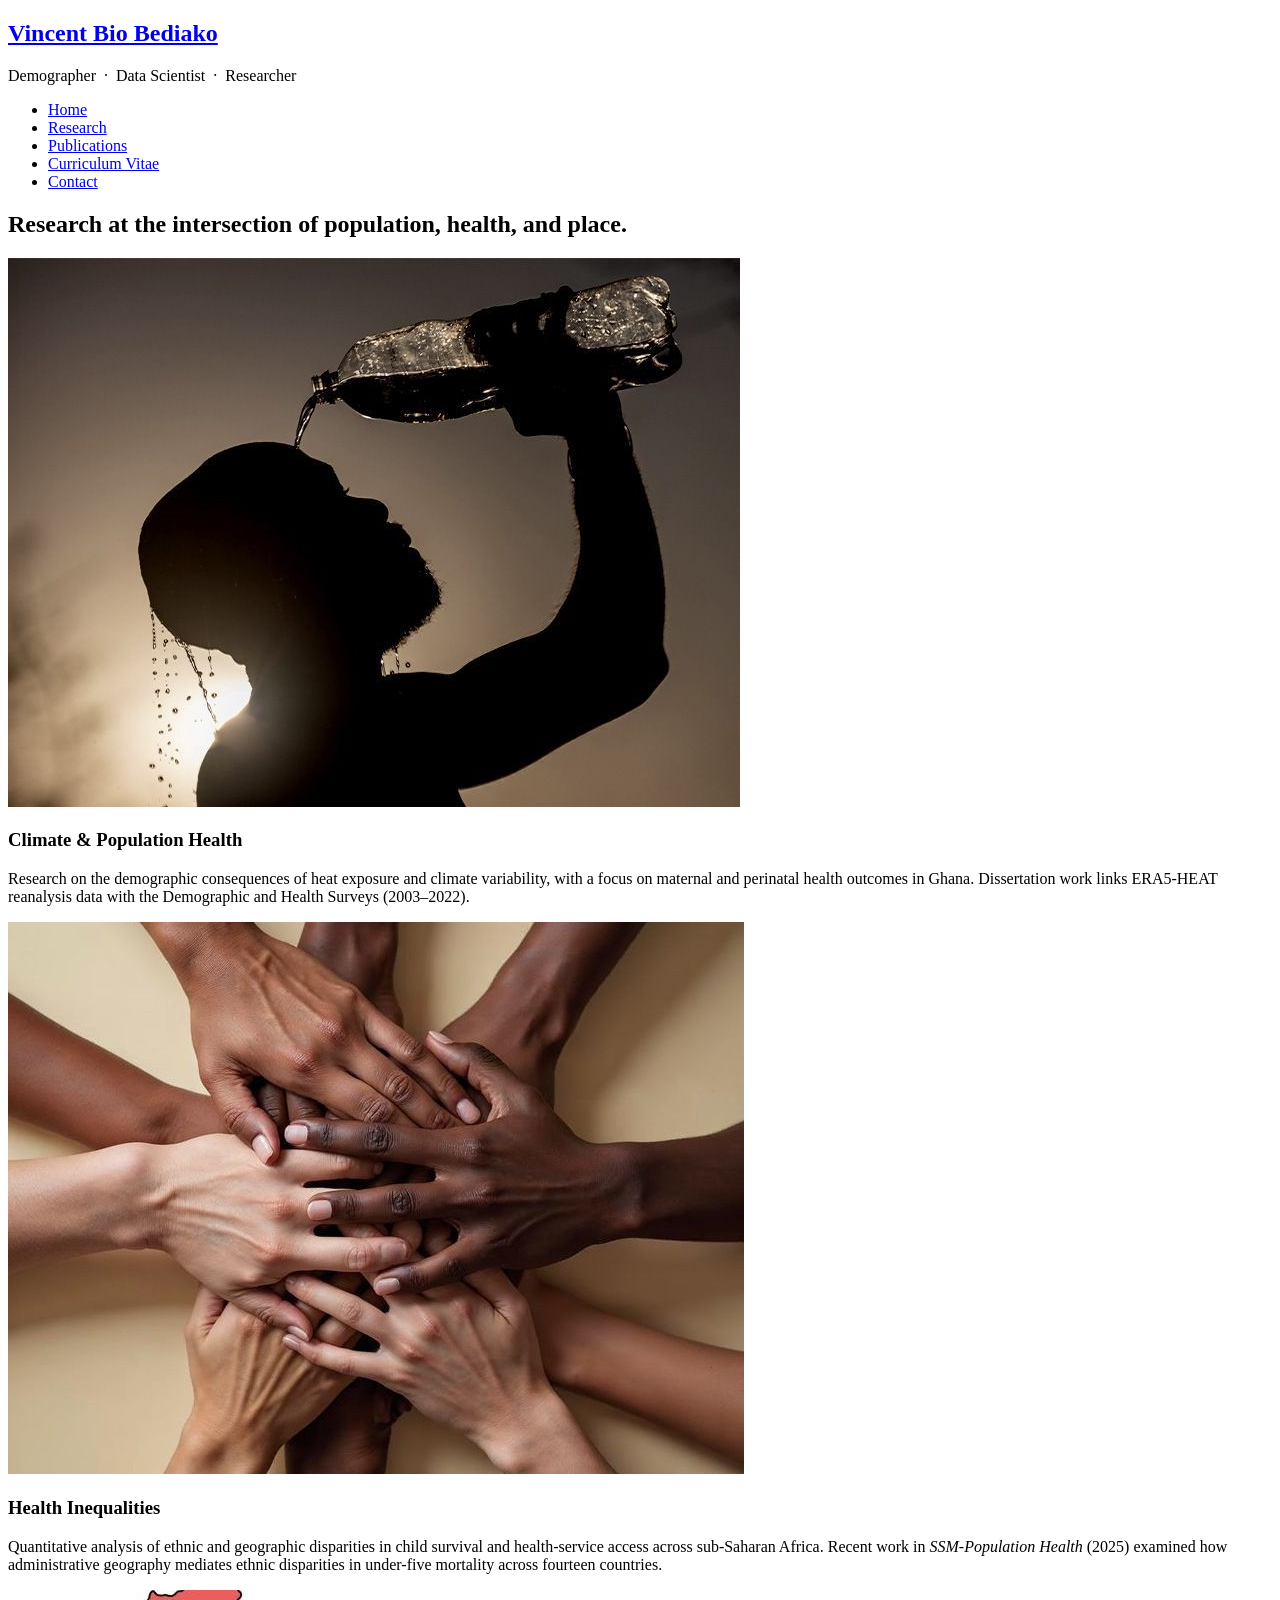
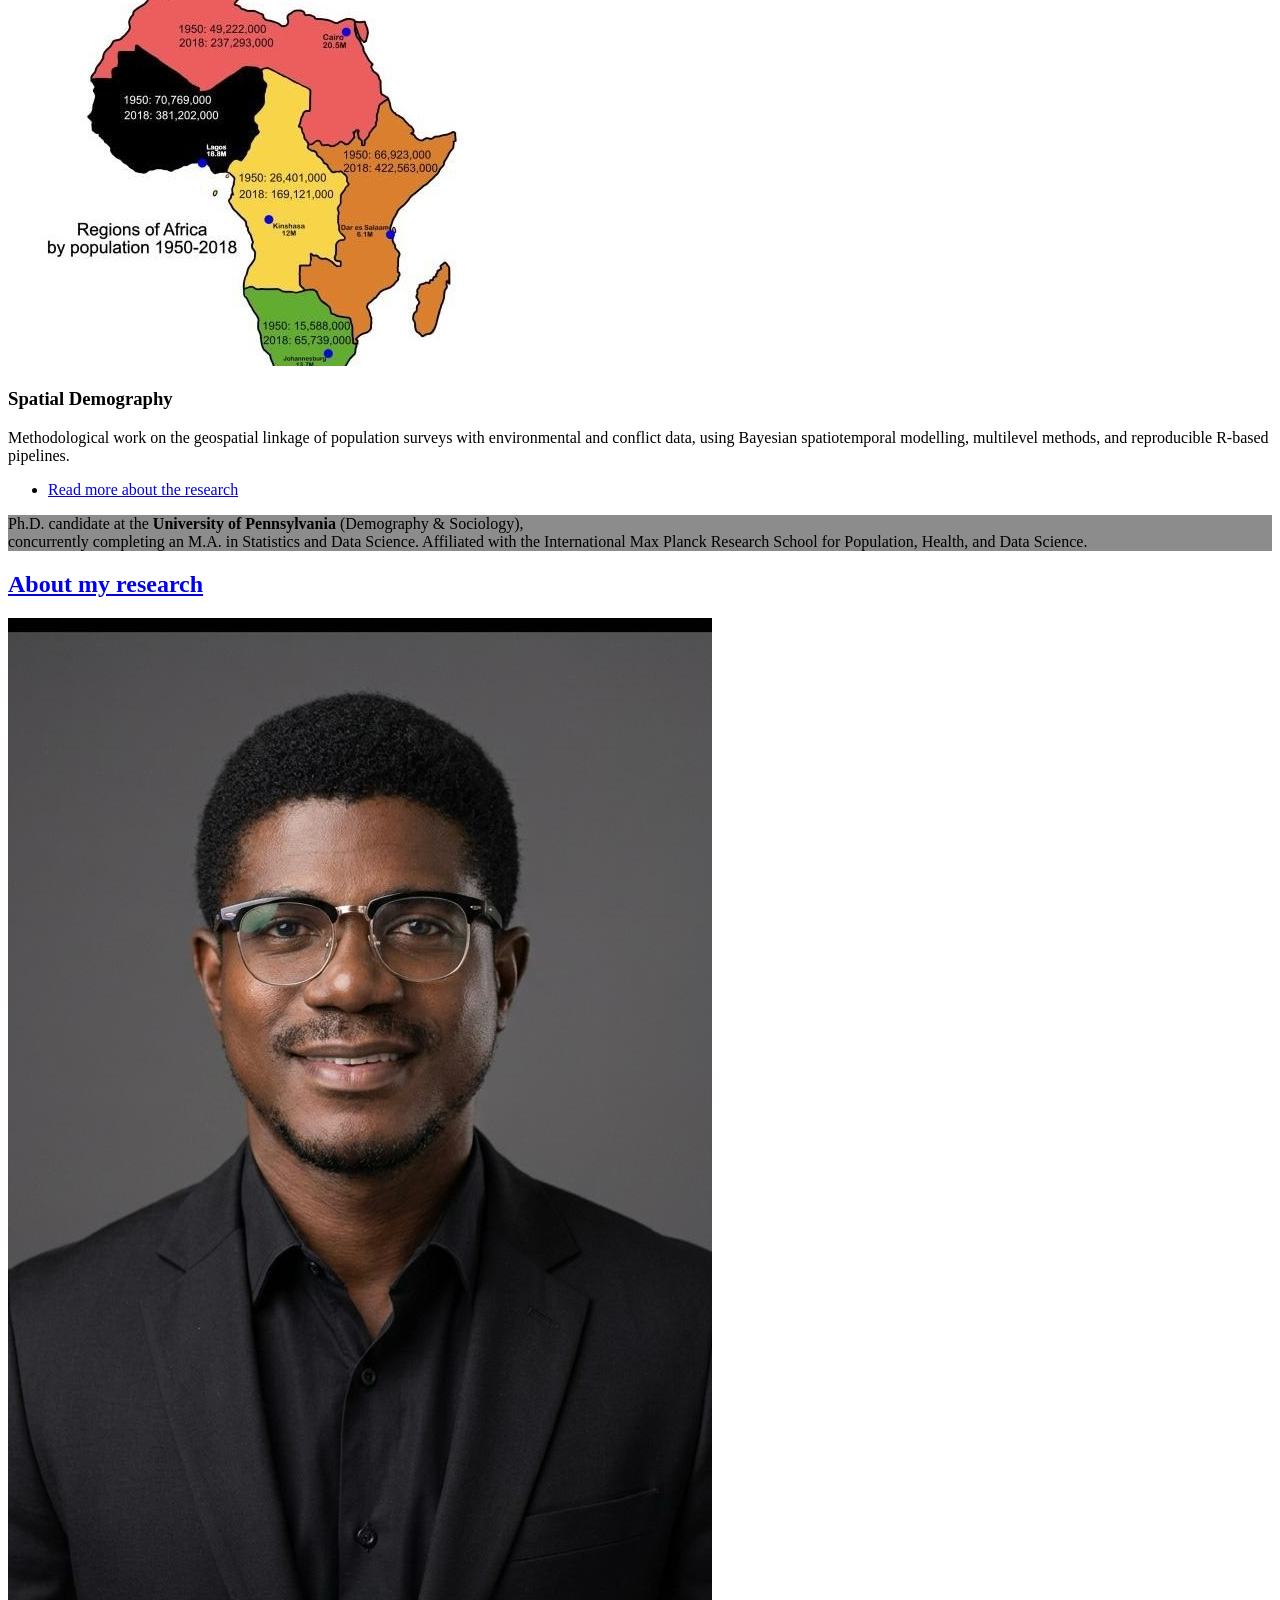
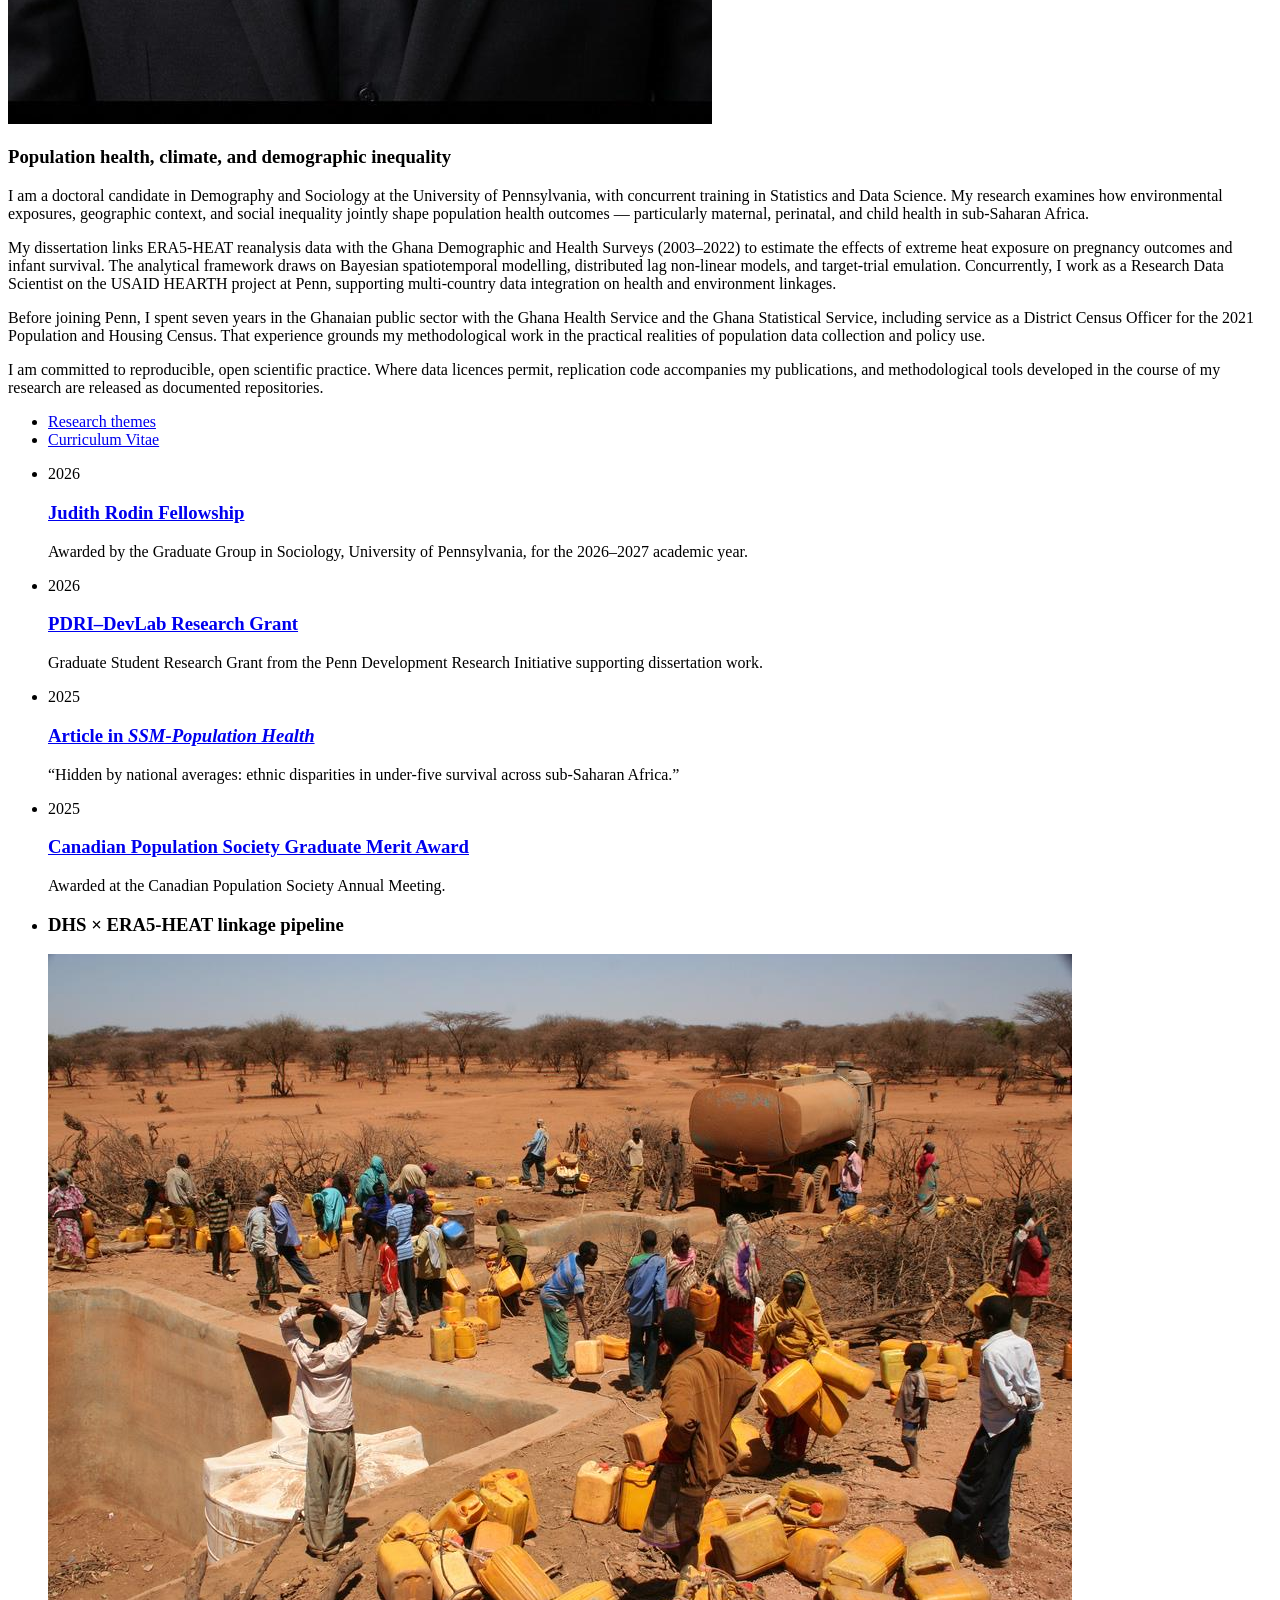
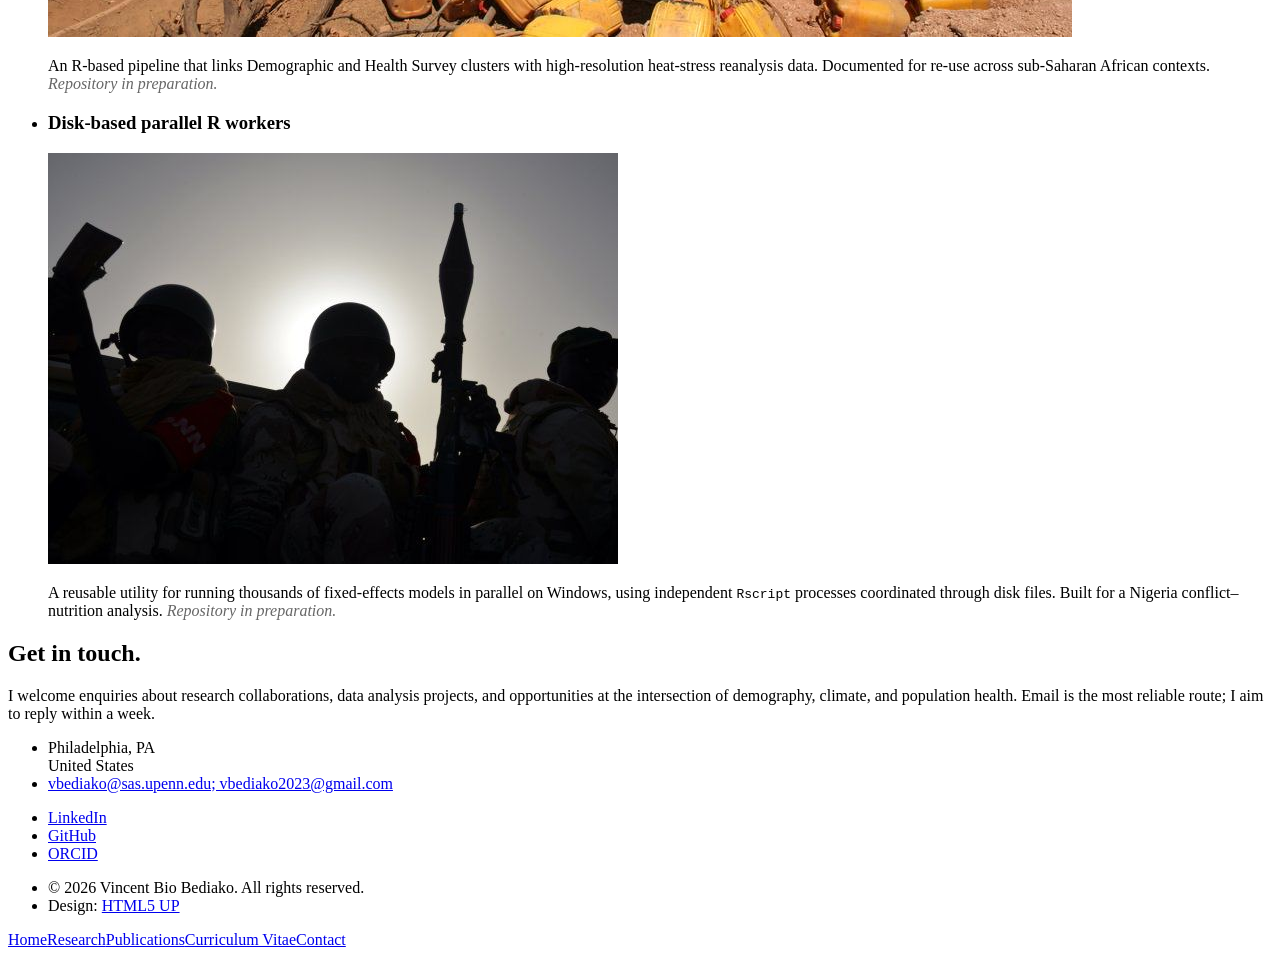
==== index.html @ 7bfd43da "Initial commit" ====
<!DOCTYPE HTML>
<!--
	Personal academic site of Vincent Bio Bediako.
	Adapted from "Strongly Typed" by HTML5 UP (https://html5up.net)
	Template released under the CC Attribution 3.0 license; attribution preserved in footer.
-->
<html lang="en">
	<head>
		<title>Vincent Bio Bediako — Demographer &amp; Data Scientist</title>
		<meta charset="utf-8" />
		<meta name="viewport" content="width=device-width, initial-scale=1, user-scalable=no" />
		<meta name="description" content="Personal academic site of Vincent Bio Bediako: demographer, data scientist, and researcher at the University of Pennsylvania." />
		<link rel="stylesheet" href="assets/css/main.css" />
		<style>
			/* Fix for banner image path and text legibility */
			#banner {
				background-image: linear-gradient(rgba(0,0,0,0.45), rgba(0,0,0,0.45)), url("images/banner.jpg") !important;
				background-size: cover !important;
				background-position: center center !important;
			}
		</style>
	</head>
	<body class="homepage is-preload">
		<div id="page-wrapper">

			<!-- Header -->
				<section id="header">
					<div class="container">

						<!-- Logo -->
							<h1 id="logo"><a href="index.html">Vincent Bio Bediako</a></h1>
							<p>Demographer &nbsp;&middot;&nbsp; Data Scientist &nbsp;&middot;&nbsp; Researcher</p>

						<!-- Nav -->
							<nav id="nav">
								<ul>
									<li><a class="icon solid fa-home" href="index.html"><span>Home</span></a></li>
									<li><a class="icon solid fa-flask" href="research.html"><span>Research</span></a></li>
									<li><a class="icon solid fa-book" href="publications.html"><span>Publications</span></a></li>
									<li><a class="icon solid fa-file" href="cv.html"><span>Curriculum Vitae</span></a></li>
									<li><a class="icon solid fa-envelope" href="contact.html"><span>Contact</span></a></li>
								</ul>
							</nav>

					</div>
				</section>

			<!-- Features: three research themes -->
				<section id="features">
					<div class="container">
						<header>
							<h2>Research at the intersection of <strong>population, health, and place</strong>.</h2>
						</header>
						<div class="row aln-center">
							<div class="col-4 col-6-medium col-12-small">

								<!-- Climate &amp; Population Health -->
									<section>
										<!-- IMAGE PLACEHOLDER: replace images/theme-climate.jpg with a thematic image (e.g., a heat map of Ghana) -->
										<a href="research.html#climate" class="image featured"><img src="images/Heat exposure increases inflammation, raising heart disease risk, study finds.jpg" alt="Climate and population health" /></a>
										<header>
											<h3>Climate &amp; Population Health</h3>
										</header>
										<p>Research on the demographic consequences of heat exposure and climate variability, with a focus on maternal and perinatal health outcomes in Ghana. Dissertation work links ERA5-HEAT reanalysis data with the Demographic and Health Surveys (2003&ndash;2022).</p>
									</section>

							</div>
							<div class="col-4 col-6-medium col-12-small">

								<!-- Health Inequalities -->
									<section>
										<!-- IMAGE PLACEHOLDER: replace images/theme-inequalities.jpg with a relevant figure (e.g., a disparities visualization) -->
										<a href="research.html#inequalities" class="image featured"><img src="images/Ethnic.jpg" alt="Health inequalities" /></a>
										<header>
											<h3>Health Inequalities</h3>
										</header>
										<p>Quantitative analysis of ethnic and geographic disparities in child survival and health-service access across sub-Saharan Africa. Recent work in <em>SSM-Population Health</em> (2025) examined how administrative geography mediates ethnic disparities in under-five mortality across fourteen countries.</p>
									</section>

							</div>
							<div class="col-4 col-6-medium col-12-small">

								<!-- Spatial Demography -->
									<section>
										<!-- IMAGE PLACEHOLDER: replace images/theme-spatial.jpg with a thematic image (e.g., a Bayesian spatiotemporal map) -->
										<a href="research.html#spatial" class="image featured"><img src="images/Regions of Africa by population__untipoquenojuega_Just in case___.jpg" alt="Spatial demography" /></a>
										<header>
											<h3>Spatial Demography</h3>
										</header>
										<p>Methodological work on the geospatial linkage of population surveys with environmental and conflict data, using Bayesian spatiotemporal modelling, multilevel methods, and reproducible R-based pipelines.</p>
									</section>

							</div>
							<div class="col-12">
								<ul class="actions">
									<li><a href="research.html" class="button icon solid fa-flask">Read more about the research</a></li>
								</ul>
							</div>
						</div>
					</div>
				</section>

			<!-- Banner: factual current position -->
				<section id="banner">
					<div class="container">
						<p>Ph.D. candidate at the <strong>University of Pennsylvania</strong> (Demography &amp; Sociology),<br />
						concurrently completing an M.A. in Statistics and Data Science. Affiliated with the International Max Planck Research School for Population, Health, and Data Science.</p>
					</div>
				</section>

			<!-- Main: about + sidebar -->
				<section id="main">
					<div class="container">
						<div class="row">

							<!-- Content: about -->
								<div id="content" class="col-8 col-12-medium">

									<article class="box post">
										<header>
											<h2><a href="#">About my research</a></h2>
										</header>
										<!-- IMAGE PLACEHOLDER: replace images/photo-vbb.jpg with a professional photograph -->
										<a href="#" class="image featured"><img src="images/Me.jpeg" alt="Vincent Bio Bediako" /></a>
										<h3>Population health, climate, and demographic inequality</h3>
										<p>I am a doctoral candidate in Demography and Sociology at the University of Pennsylvania, with concurrent training in Statistics and Data Science. My research examines how environmental exposures, geographic context, and social inequality jointly shape population health outcomes &mdash; particularly maternal, perinatal, and child health in sub-Saharan Africa.</p>
										<p>My dissertation links ERA5-HEAT reanalysis data with the Ghana Demographic and Health Surveys (2003&ndash;2022) to estimate the effects of extreme heat exposure on pregnancy outcomes and infant survival. The analytical framework draws on Bayesian spatiotemporal modelling, distributed lag non-linear models, and target-trial emulation. Concurrently, I work as a Research Data Scientist on the USAID HEARTH project at Penn, supporting multi-country data integration on health and environment linkages.</p>
										<p>Before joining Penn, I spent seven years in the Ghanaian public sector with the Ghana Health Service and the Ghana Statistical Service, including service as a District Census Officer for the 2021 Population and Housing Census. That experience grounds my methodological work in the practical realities of population data collection and policy use.</p>
										<p>I am committed to reproducible, open scientific practice. Where data licences permit, replication code accompanies my publications, and methodological tools developed in the course of my research are released as documented repositories.</p>
										<ul class="actions">
											<li><a href="research.html" class="button icon solid fa-flask">Research themes</a></li>
											<li><a href="cv.html" class="button icon solid fa-file">Curriculum Vitae</a></li>
										</ul>
									</article>

								</div>

							<!-- Sidebar -->
								<div id="sidebar" class="col-4 col-12-medium">

									<!-- Recent: news, awards, publications -->
										<section>
											<ul class="divided">
												<li>
													<article class="box excerpt">
														<header>
															<span class="date">2026</span>
															<h3><a href="#">Judith Rodin Fellowship</a></h3>
														</header>
														<p>Awarded by the Graduate Group in Sociology, University of Pennsylvania, for the 2026&ndash;2027 academic year.</p>
													</article>
												</li>
												<li>
													<article class="box excerpt">
														<header>
															<span class="date">2026</span>
															<h3><a href="#">PDRI&ndash;DevLab Research Grant</a></h3>
														</header>
														<p>Graduate Student Research Grant from the Penn Development Research Initiative supporting dissertation work.</p>
													</article>
												</li>
												<li>
													<article class="box excerpt">
														<header>
															<span class="date">2025</span>
															<h3><a href="publications.html#ssm2025">Article in <em>SSM-Population Health</em></a></h3>
														</header>
														<p>&ldquo;Hidden by national averages: ethnic disparities in under-five survival across sub-Saharan Africa.&rdquo;</p>
													</article>
												</li>
												<li>
													<article class="box excerpt">
														<header>
															<span class="date">2025</span>
															<h3><a href="#">Canadian Population Society Graduate Merit Award</a></h3>
														</header>
														<p>Awarded at the Canadian Population Society Annual Meeting.</p>
													</article>
												</li>
											</ul>
										</section>

									<!-- Highlights: selected projects -->
										<section>
											<ul class="divided">
												<li>
													<article class="box highlight">
														<header>
															<h3>DHS &times; ERA5-HEAT linkage pipeline</h3>
														</header>
														<!-- IMAGE PLACEHOLDER: a small thumbnail (e.g., a sample heat-stress map) -->
														<span class="image left"><img src="images/Water_shortage.jpg" alt="" /></span>
														<p>An R-based pipeline that links Demographic and Health Survey clusters with high-resolution heat-stress reanalysis data. Documented for re-use across sub-Saharan African contexts. <em style="color:#666;">Repository in preparation.</em></p>
													</article>
												</li>
												<li>
													<article class="box highlight">
														<header>
															<h3>Disk-based parallel R workers</h3>
														</header>
														<!-- IMAGE PLACEHOLDER: a small thumbnail (e.g., a workflow diagram) -->
														<span class="image left"><img src="images/Conflict.jpg" alt="" /></span>
														<p>A reusable utility for running thousands of fixed-effects models in parallel on Windows, using independent <code>Rscript</code> processes coordinated through disk files. Built for a Nigeria conflict&ndash;nutrition analysis. <em style="color:#666;">Repository in preparation.</em></p>
													</article>
												</li>
											</ul>
										</section>

								</div>

						</div>
					</div>
				</section>

			<!-- Footer -->
				<section id="footer">
					<div class="container">
						<header>
							<h2>Get in <strong>touch</strong>.</h2>
						</header>
						<div class="row">
							<div class="col-6 col-12-medium">
								<section>
									<p>I welcome enquiries about research collaborations, data analysis projects, and opportunities at the intersection of demography, climate, and population health. Email is the most reliable route; I aim to reply within a week.</p>
								</section>
							</div>
							<div class="col-6 col-12-medium">
								<section>
									<div class="row">
										<div class="col-6 col-12-small">
											<ul class="icons">
												<li class="icon solid fa-home">
													Philadelphia, PA<br />
													United States
												</li>
												<li class="icon solid fa-envelope">
													<a href="mailto:vbediako@sas.upenn.edu, vbediako2023@gmail.com">vbediako@sas.upenn.edu; vbediako2023@gmail.com</a>
												</li>
											</ul>
										</div>
										<div class="col-6 col-12-small">
											<ul class="icons">
												<li class="icon brands fa-linkedin">
													<a href="https://www.linkedin.com/in/vincent-bio-bediako/">LinkedIn</a>
												</li>
												<li class="icon brands fa-github">
													<a href="https://github.com/YOUR-GITHUB-USERNAME">GitHub</a>
												</li>
												<li class="icon brands fa-orcid">
													<a href="https://orcid.org/0000-0002-6957-3216">ORCID</a>
												</li>
											</ul>
										</div>
									</div>
								</section>
							</div>
						</div>
					</div>
					<div id="copyright" class="container">
						<ul class="links">
							<li>&copy; 2026 Vincent Bio Bediako. All rights reserved.</li>
							<li>Design: <a href="http://html5up.net">HTML5 UP</a></li>
						</ul>
					</div>
				</section>

		</div>

		<!-- Scripts -->
			<script src="assets/js/jquery.min.js"></script>
			<script src="assets/js/jquery.dropotron.min.js"></script>
			<script src="assets/js/browser.min.js"></script>
			<script src="assets/js/breakpoints.min.js"></script>
			<script src="assets/js/util.js"></script>
			<script src="assets/js/main.js"></script>

	</body>
</html>
---- assets/css/main.css ----
@import url("fontawesome-all.min.css");
@import url("https://fonts.googleapis.com/css?family=Source+Sans+Pro:300,400,600|Arvo:700");

/*
	Strongly Typed by HTML5 UP
	html5up.net | @ajlkn
	Free for personal and commercial use under the CCA 3.0 license (html5up.net/license)
*/

html, body, div, span, applet, object,
iframe, h1, h2, h3, h4, h5, h6, p, blockquote,
pre, a, abbr, acronym, address, big, cite,
code, del, dfn, em, img, ins, kbd, q, s, samp,
small, strike, strong, sub, sup, tt, var, b,
u, i, center, dl, dt, dd, ol, ul, li, fieldset,
form, label, legend, table, caption, tbody,
tfoot, thead, tr, th, td, article, aside,
canvas, details, embed, figure, figcaption,
footer, header, hgroup, menu, nav, output, ruby,
section, summary, time, mark, audio, video {
	margin: 0;
	padding: 0;
	border: 0;
	font-size: 100%;
	font: inherit;
	vertical-align: baseline;}

article, aside, details, figcaption, figure,
footer, header, hgroup, menu, nav, section {
	display: block;}

body {
	line-height: 1;
}

ol, ul {
	list-style: none;
}

blockquote, q {
	quotes: none;
}

	blockquote:before, blockquote:after, q:before, q:after {
		content: '';
		content: none;
	}

table {
	border-collapse: collapse;
	border-spacing: 0;
}

body {
	-webkit-text-size-adjust: none;
}

mark {
	background-color: transparent;
	color: inherit;
}

input::-moz-focus-inner {
	border: 0;
	padding: 0;
}

input, select, textarea {
	-moz-appearance: none;
	-webkit-appearance: none;
	-ms-appearance: none;
	appearance: none;
}

/* Basic */

	html {
		box-sizing: border-box;
	}

	*, *:before, *:after {
		box-sizing: inherit;
	}

	body {
		background: #f0f0f0;
	}

		body.is-preload *, body.is-preload *:before, body.is-preload *:after {
			-moz-animation: none !important;
			-webkit-animation: none !important;
			-ms-animation: none !important;
			animation: none !important;
			-moz-transition: none !important;
			-webkit-transition: none !important;
			-ms-transition: none !important;
			transition: none !important;
		}

	body, input, textarea, select {
		font-family: 'Source Sans Pro';
		font-weight: 300;
		color: #777;
		line-height: 1.65em;
		font-size: 15pt;
	}

	h1, h2, h3, h4, h5, h6 {
		font-weight: 600;
		text-transform: uppercase;
		color: #888;
	}

	h1 a, h2 a, h3 a, h4 a, h5 a, h6 a {
		color: inherit;
		text-decoration: none;
		border: 0;
	}

	h2 {
		font-size: 1.65em;
		font-weight: 400;
		letter-spacing: 4px;
		margin: 0 0 1.5em 0;
		line-height: 1.75em;
	}

	h3 {
		font-size: 1em;
		letter-spacing: 2px;
		margin: 0 0 1.25em 0;
	}

	a {
		-moz-transition: color 0.25s ease-in-out, border-bottom-color 0.25s ease-in-out;
		-webkit-transition: color 0.25s ease-in-out, border-bottom-color 0.25s ease-in-out;
		-ms-transition: color 0.25s ease-in-out, border-bottom-color 0.25s ease-in-out;
		transition: color 0.25s ease-in-out, border-bottom-color 0.25s ease-in-out;
		color: #666;
		text-decoration: none;
		border-bottom: solid 1px #ddd;
	}

		a strong {
			-moz-transition: color 0.25s ease-in-out, border-bottom-color 0.25s ease-in-out;
			-webkit-transition: color 0.25s ease-in-out, border-bottom-color 0.25s ease-in-out;
			-ms-transition: color 0.25s ease-in-out, border-bottom-color 0.25s ease-in-out;
			transition: color 0.25s ease-in-out, border-bottom-color 0.25s ease-in-out;
		}

		a:hover {
			color: #ed786a;
			border-bottom-color: rgba(255, 255, 255, 0);
		}

			a:hover strong {
				color: #ed786a;
			}

	strong, b {
		font-weight: 600;
		color: #666;
	}

	em, i {
		font-style: italic;
	}

	sub {
		position: relative;
		top: 0.5em;
		font-size: 0.8em;
	}

	sup {
		position: relative;
		top: -0.5em;
		font-size: 0.8em;
	}

	hr {
		border: 0;
		border-top: solid 1px #ddd;
	}

	blockquote {
		border-left: solid 0.5em #ddd;
		padding: 1em 0 1em 2em;
		font-style: italic;
	}

	p {
		text-align: justify;
		margin-bottom: 2em;
	}

	ul, ol, dl, table, blockquote {
		margin-bottom: 2em;
	}

	br.clear {
		clear: both;
	}

/* Container */

	.container {
		margin: 0 auto;
		max-width: 100%;
		width: 70em;
	}

		@media screen and (max-width: 1680px) {

			.container {
				width: 68em;
			}

		}

		@media screen and (max-width: 1280px) {

			.container {
				width: calc(100% - 80px);
			}

		}

		@media screen and (max-width: 980px) {

			.container {
				width: calc(100% - 100px);
			}

		}

		@media screen and (max-width: 736px) {

			.container {
				width: calc(100% - 40px);
			}

		}

/* Row */

	.row {
		display: flex;
		flex-wrap: wrap;
		box-sizing: border-box;
		align-items: stretch;
	}

		.row > * {
			box-sizing: border-box;
		}

		.row.gtr-uniform > * > :last-child {
			margin-bottom: 0;
		}

		.row.aln-left {
			justify-content: flex-start;
		}

		.row.aln-center {
			justify-content: center;
		}

		.row.aln-right {
			justify-content: flex-end;
		}

		.row.aln-top {
			align-items: flex-start;
		}

		.row.aln-middle {
			align-items: center;
		}

		.row.aln-bottom {
			align-items: flex-end;
		}

		.row > .imp {
			order: -1;
		}

		.row > .col-1 {
			width: 8.33333%;
		}

		.row > .off-1 {
			margin-left: 8.33333%;
		}

		.row > .col-2 {
			width: 16.66667%;
		}

		.row > .off-2 {
			margin-left: 16.66667%;
		}

		.row > .col-3 {
			width: 25%;
		}

		.row > .off-3 {
			margin-left: 25%;
		}

		.row > .col-4 {
			width: 33.33333%;
		}

		.row > .off-4 {
			margin-left: 33.33333%;
		}

		.row > .col-5 {
			width: 41.66667%;
		}

		.row > .off-5 {
			margin-left: 41.66667%;
		}

		.row > .col-6 {
			width: 50%;
		}

		.row > .off-6 {
			margin-left: 50%;
		}

		.row > .col-7 {
			width: 58.33333%;
		}

		.row > .off-7 {
			margin-left: 58.33333%;
		}

		.row > .col-8 {
			width: 66.66667%;
		}

		.row > .off-8 {
			margin-left: 66.66667%;
		}

		.row > .col-9 {
			width: 75%;
		}

		.row > .off-9 {
			margin-left: 75%;
		}

		.row > .col-10 {
			width: 83.33333%;
		}

		.row > .off-10 {
			margin-left: 83.33333%;
		}

		.row > .col-11 {
			width: 91.66667%;
		}

		.row > .off-11 {
			margin-left: 91.66667%;
		}

		.row > .col-12 {
			width: 100%;
		}

		.row > .off-12 {
			margin-left: 100%;
		}

		.row.gtr-0 {
			margin-top: 0px;
			margin-left: 0px;
		}

			.row.gtr-0 > * {
				padding: 0px 0 0 0px;
			}

			.row.gtr-0.gtr-uniform {
				margin-top: 0px;
			}

				.row.gtr-0.gtr-uniform > * {
					padding-top: 0px;
				}

		.row.gtr-25 {
			margin-top: -12.5px;
			margin-left: -12.5px;
		}

			.row.gtr-25 > * {
				padding: 12.5px 0 0 12.5px;
			}

			.row.gtr-25.gtr-uniform {
				margin-top: -12.5px;
			}

				.row.gtr-25.gtr-uniform > * {
					padding-top: 12.5px;
				}

		.row.gtr-50 {
			margin-top: -25px;
			margin-left: -25px;
		}

			.row.gtr-50 > * {
				padding: 25px 0 0 25px;
			}

			.row.gtr-50.gtr-uniform {
				margin-top: -25px;
			}

				.row.gtr-50.gtr-uniform > * {
					padding-top: 25px;
				}

		.row {
			margin-top: -50px;
			margin-left: -50px;
		}

			.row > * {
				padding: 50px 0 0 50px;
			}

			.row.gtr-uniform {
				margin-top: -50px;
			}

				.row.gtr-uniform > * {
					padding-top: 50px;
				}

		.row.gtr-150 {
			margin-top: -75px;
			margin-left: -75px;
		}

			.row.gtr-150 > * {
				padding: 75px 0 0 75px;
			}

			.row.gtr-150.gtr-uniform {
				margin-top: -75px;
			}

				.row.gtr-150.gtr-uniform > * {
					padding-top: 75px;
				}

		.row.gtr-200 {
			margin-top: -100px;
			margin-left: -100px;
		}

			.row.gtr-200 > * {
				padding: 100px 0 0 100px;
			}

			.row.gtr-200.gtr-uniform {
				margin-top: -100px;
			}

				.row.gtr-200.gtr-uniform > * {
					padding-top: 100px;
				}

		@media screen and (max-width: 1680px) {

			.row {
				display: flex;
				flex-wrap: wrap;
				box-sizing: border-box;
				align-items: stretch;
			}

				.row > * {
					box-sizing: border-box;
				}

				.row.gtr-uniform > * > :last-child {
					margin-bottom: 0;
				}

				.row.aln-left {
					justify-content: flex-start;
				}

				.row.aln-center {
					justify-content: center;
				}

				.row.aln-right {
					justify-content: flex-end;
				}

				.row.aln-top {
					align-items: flex-start;
				}

				.row.aln-middle {
					align-items: center;
				}

				.row.aln-bottom {
					align-items: flex-end;
				}

				.row > .imp-xlarge {
					order: -1;
				}

				.row > .col-1-xlarge {
					width: 8.33333%;
				}

				.row > .off-1-xlarge {
					margin-left: 8.33333%;
				}

				.row > .col-2-xlarge {
					width: 16.66667%;
				}

				.row > .off-2-xlarge {
					margin-left: 16.66667%;
				}

				.row > .col-3-xlarge {
					width: 25%;
				}

				.row > .off-3-xlarge {
					margin-left: 25%;
				}

				.row > .col-4-xlarge {
					width: 33.33333%;
				}

				.row > .off-4-xlarge {
					margin-left: 33.33333%;
				}

				.row > .col-5-xlarge {
					width: 41.66667%;
				}

				.row > .off-5-xlarge {
					margin-left: 41.66667%;
				}

				.row > .col-6-xlarge {
					width: 50%;
				}

				.row > .off-6-xlarge {
					margin-left: 50%;
				}

				.row > .col-7-xlarge {
					width: 58.33333%;
				}

				.row > .off-7-xlarge {
					margin-left: 58.33333%;
				}

				.row > .col-8-xlarge {
					width: 66.66667%;
				}

				.row > .off-8-xlarge {
					margin-left: 66.66667%;
				}

				.row > .col-9-xlarge {
					width: 75%;
				}

				.row > .off-9-xlarge {
					margin-left: 75%;
				}

				.row > .col-10-xlarge {
					width: 83.33333%;
				}

				.row > .off-10-xlarge {
					margin-left: 83.33333%;
				}

				.row > .col-11-xlarge {
					width: 91.66667%;
				}

				.row > .off-11-xlarge {
					margin-left: 91.66667%;
				}

				.row > .col-12-xlarge {
					width: 100%;
				}

				.row > .off-12-xlarge {
					margin-left: 100%;
				}

				.row.gtr-0 {
					margin-top: 0px;
					margin-left: 0px;
				}

					.row.gtr-0 > * {
						padding: 0px 0 0 0px;
					}

					.row.gtr-0.gtr-uniform {
						margin-top: 0px;
					}

						.row.gtr-0.gtr-uniform > * {
							padding-top: 0px;
						}

				.row.gtr-25 {
					margin-top: -12.5px;
					margin-left: -12.5px;
				}

					.row.gtr-25 > * {
						padding: 12.5px 0 0 12.5px;
					}

					.row.gtr-25.gtr-uniform {
						margin-top: -12.5px;
					}

						.row.gtr-25.gtr-uniform > * {
							padding-top: 12.5px;
						}

				.row.gtr-50 {
					margin-top: -25px;
					margin-left: -25px;
				}

					.row.gtr-50 > * {
						padding: 25px 0 0 25px;
					}

					.row.gtr-50.gtr-uniform {
						margin-top: -25px;
					}

						.row.gtr-50.gtr-uniform > * {
							padding-top: 25px;
						}

				.row {
					margin-top: -50px;
					margin-left: -50px;
				}

					.row > * {
						padding: 50px 0 0 50px;
					}

					.row.gtr-uniform {
						margin-top: -50px;
					}

						.row.gtr-uniform > * {
							padding-top: 50px;
						}

				.row.gtr-150 {
					margin-top: -75px;
					margin-left: -75px;
				}

					.row.gtr-150 > * {
						padding: 75px 0 0 75px;
					}

					.row.gtr-150.gtr-uniform {
						margin-top: -75px;
					}

						.row.gtr-150.gtr-uniform > * {
							padding-top: 75px;
						}

				.row.gtr-200 {
					margin-top: -100px;
					margin-left: -100px;
				}

					.row.gtr-200 > * {
						padding: 100px 0 0 100px;
					}

					.row.gtr-200.gtr-uniform {
						margin-top: -100px;
					}

						.row.gtr-200.gtr-uniform > * {
							padding-top: 100px;
						}

		}

		@media screen and (max-width: 1280px) {

			.row {
				display: flex;
				flex-wrap: wrap;
				box-sizing: border-box;
				align-items: stretch;
			}

				.row > * {
					box-sizing: border-box;
				}

				.row.gtr-uniform > * > :last-child {
					margin-bottom: 0;
				}

				.row.aln-left {
					justify-content: flex-start;
				}

				.row.aln-center {
					justify-content: center;
				}

				.row.aln-right {
					justify-content: flex-end;
				}

				.row.aln-top {
					align-items: flex-start;
				}

				.row.aln-middle {
					align-items: center;
				}

				.row.aln-bottom {
					align-items: flex-end;
				}

				.row > .imp-large {
					order: -1;
				}

				.row > .col-1-large {
					width: 8.33333%;
				}

				.row > .off-1-large {
					margin-left: 8.33333%;
				}

				.row > .col-2-large {
					width: 16.66667%;
				}

				.row > .off-2-large {
					margin-left: 16.66667%;
				}

				.row > .col-3-large {
					width: 25%;
				}

				.row > .off-3-large {
					margin-left: 25%;
				}

				.row > .col-4-large {
					width: 33.33333%;
				}

				.row > .off-4-large {
					margin-left: 33.33333%;
				}

				.row > .col-5-large {
					width: 41.66667%;
				}

				.row > .off-5-large {
					margin-left: 41.66667%;
				}

				.row > .col-6-large {
					width: 50%;
				}

				.row > .off-6-large {
					margin-left: 50%;
				}

				.row > .col-7-large {
					width: 58.33333%;
				}

				.row > .off-7-large {
					margin-left: 58.33333%;
				}

				.row > .col-8-large {
					width: 66.66667%;
				}

				.row > .off-8-large {
					margin-left: 66.66667%;
				}

				.row > .col-9-large {
					width: 75%;
				}

				.row > .off-9-large {
					margin-left: 75%;
				}

				.row > .col-10-large {
					width: 83.33333%;
				}

				.row > .off-10-large {
					margin-left: 83.33333%;
				}

				.row > .col-11-large {
					width: 91.66667%;
				}

				.row > .off-11-large {
					margin-left: 91.66667%;
				}

				.row > .col-12-large {
					width: 100%;
				}

				.row > .off-12-large {
					margin-left: 100%;
				}

				.row.gtr-0 {
					margin-top: 0px;
					margin-left: 0px;
				}

					.row.gtr-0 > * {
						padding: 0px 0 0 0px;
					}

					.row.gtr-0.gtr-uniform {
						margin-top: 0px;
					}

						.row.gtr-0.gtr-uniform > * {
							padding-top: 0px;
						}

				.row.gtr-25 {
					margin-top: -10px;
					margin-left: -10px;
				}

					.row.gtr-25 > * {
						padding: 10px 0 0 10px;
					}

					.row.gtr-25.gtr-uniform {
						margin-top: -10px;
					}

						.row.gtr-25.gtr-uniform > * {
							padding-top: 10px;
						}

				.row.gtr-50 {
					margin-top: -20px;
					margin-left: -20px;
				}

					.row.gtr-50 > * {
						padding: 20px 0 0 20px;
					}

					.row.gtr-50.gtr-uniform {
						margin-top: -20px;
					}

						.row.gtr-50.gtr-uniform > * {
							padding-top: 20px;
						}

				.row {
					margin-top: -40px;
					margin-left: -40px;
				}

					.row > * {
						padding: 40px 0 0 40px;
					}

					.row.gtr-uniform {
						margin-top: -40px;
					}

						.row.gtr-uniform > * {
							padding-top: 40px;
						}

				.row.gtr-150 {
					margin-top: -60px;
					margin-left: -60px;
				}

					.row.gtr-150 > * {
						padding: 60px 0 0 60px;
					}

					.row.gtr-150.gtr-uniform {
						margin-top: -60px;
					}

						.row.gtr-150.gtr-uniform > * {
							padding-top: 60px;
						}

				.row.gtr-200 {
					margin-top: -80px;
					margin-left: -80px;
				}

					.row.gtr-200 > * {
						padding: 80px 0 0 80px;
					}

					.row.gtr-200.gtr-uniform {
						margin-top: -80px;
					}

						.row.gtr-200.gtr-uniform > * {
							padding-top: 80px;
						}

		}

		@media screen and (max-width: 980px) {

			.row {
				display: flex;
				flex-wrap: wrap;
				box-sizing: border-box;
				align-items: stretch;
			}

				.row > * {
					box-sizing: border-box;
				}

				.row.gtr-uniform > * > :last-child {
					margin-bottom: 0;
				}

				.row.aln-left {
					justify-content: flex-start;
				}

				.row.aln-center {
					justify-content: center;
				}

				.row.aln-right {
					justify-content: flex-end;
				}

				.row.aln-top {
					align-items: flex-start;
				}

				.row.aln-middle {
					align-items: center;
				}

				.row.aln-bottom {
					align-items: flex-end;
				}

				.row > .imp-medium {
					order: -1;
				}

				.row > .col-1-medium {
					width: 8.33333%;
				}

				.row > .off-1-medium {
					margin-left: 8.33333%;
				}

				.row > .col-2-medium {
					width: 16.66667%;
				}

				.row > .off-2-medium {
					margin-left: 16.66667%;
				}

				.row > .col-3-medium {
					width: 25%;
				}

				.row > .off-3-medium {
					margin-left: 25%;
				}

				.row > .col-4-medium {
					width: 33.33333%;
				}

				.row > .off-4-medium {
					margin-left: 33.33333%;
				}

				.row > .col-5-medium {
					width: 41.66667%;
				}

				.row > .off-5-medium {
					margin-left: 41.66667%;
				}

				.row > .col-6-medium {
					width: 50%;
				}

				.row > .off-6-medium {
					margin-left: 50%;
				}

				.row > .col-7-medium {
					width: 58.33333%;
				}

				.row > .off-7-medium {
					margin-left: 58.33333%;
				}

				.row > .col-8-medium {
					width: 66.66667%;
				}

				.row > .off-8-medium {
					margin-left: 66.66667%;
				}

				.row > .col-9-medium {
					width: 75%;
				}

				.row > .off-9-medium {
					margin-left: 75%;
				}

				.row > .col-10-medium {
					width: 83.33333%;
				}

				.row > .off-10-medium {
					margin-left: 83.33333%;
				}

				.row > .col-11-medium {
					width: 91.66667%;
				}

				.row > .off-11-medium {
					margin-left: 91.66667%;
				}

				.row > .col-12-medium {
					width: 100%;
				}

				.row > .off-12-medium {
					margin-left: 100%;
				}

				.row.gtr-0 {
					margin-top: 0px;
					margin-left: 0px;
				}

					.row.gtr-0 > * {
						padding: 0px 0 0 0px;
					}

					.row.gtr-0.gtr-uniform {
						margin-top: 0px;
					}

						.row.gtr-0.gtr-uniform > * {
							padding-top: 0px;
						}

				.row.gtr-25 {
					margin-top: -12.5px;
					margin-left: -12.5px;
				}

					.row.gtr-25 > * {
						padding: 12.5px 0 0 12.5px;
					}

					.row.gtr-25.gtr-uniform {
						margin-top: -12.5px;
					}

						.row.gtr-25.gtr-uniform > * {
							padding-top: 12.5px;
						}

				.row.gtr-50 {
					margin-top: -25px;
					margin-left: -25px;
				}

					.row.gtr-50 > * {
						padding: 25px 0 0 25px;
					}

					.row.gtr-50.gtr-uniform {
						margin-top: -25px;
					}

						.row.gtr-50.gtr-uniform > * {
							padding-top: 25px;
						}

				.row {
					margin-top: -50px;
					margin-left: -50px;
				}

					.row > * {
						padding: 50px 0 0 50px;
					}

					.row.gtr-uniform {
						margin-top: -50px;
					}

						.row.gtr-uniform > * {
							padding-top: 50px;
						}

				.row.gtr-150 {
					margin-top: -75px;
					margin-left: -75px;
				}

					.row.gtr-150 > * {
						padding: 75px 0 0 75px;
					}

					.row.gtr-150.gtr-uniform {
						margin-top: -75px;
					}

						.row.gtr-150.gtr-uniform > * {
							padding-top: 75px;
						}

				.row.gtr-200 {
					margin-top: -100px;
					margin-left: -100px;
				}

					.row.gtr-200 > * {
						padding: 100px 0 0 100px;
					}

					.row.gtr-200.gtr-uniform {
						margin-top: -100px;
					}

						.row.gtr-200.gtr-uniform > * {
							padding-top: 100px;
						}

		}

		@media screen and (max-width: 736px) {

			.row {
				display: flex;
				flex-wrap: wrap;
				box-sizing: border-box;
				align-items: stretch;
			}

				.row > * {
					box-sizing: border-box;
				}

				.row.gtr-uniform > * > :last-child {
					margin-bottom: 0;
				}

				.row.aln-left {
					justify-content: flex-start;
				}

				.row.aln-center {
					justify-content: center;
				}

				.row.aln-right {
					justify-content: flex-end;
				}

				.row.aln-top {
					align-items: flex-start;
				}

				.row.aln-middle {
					align-items: center;
				}

				.row.aln-bottom {
					align-items: flex-end;
				}

				.row > .imp-small {
					order: -1;
				}

				.row > .col-1-small {
					width: 8.33333%;
				}

				.row > .off-1-small {
					margin-left: 8.33333%;
				}

				.row > .col-2-small {
					width: 16.66667%;
				}

				.row > .off-2-small {
					margin-left: 16.66667%;
				}

				.row > .col-3-small {
					width: 25%;
				}

				.row > .off-3-small {
					margin-left: 25%;
				}

				.row > .col-4-small {
					width: 33.33333%;
				}

				.row > .off-4-small {
					margin-left: 33.33333%;
				}

				.row > .col-5-small {
					width: 41.66667%;
				}

				.row > .off-5-small {
					margin-left: 41.66667%;
				}

				.row > .col-6-small {
					width: 50%;
				}

				.row > .off-6-small {
					margin-left: 50%;
				}

				.row > .col-7-small {
					width: 58.33333%;
				}

				.row > .off-7-small {
					margin-left: 58.33333%;
				}

				.row > .col-8-small {
					width: 66.66667%;
				}

				.row > .off-8-small {
					margin-left: 66.66667%;
				}

				.row > .col-9-small {
					width: 75%;
				}

				.row > .off-9-small {
					margin-left: 75%;
				}

				.row > .col-10-small {
					width: 83.33333%;
				}

				.row > .off-10-small {
					margin-left: 83.33333%;
				}

				.row > .col-11-small {
					width: 91.66667%;
				}

				.row > .off-11-small {
					margin-left: 91.66667%;
				}

				.row > .col-12-small {
					width: 100%;
				}

				.row > .off-12-small {
					margin-left: 100%;
				}

				.row.gtr-0 {
					margin-top: 0px;
					margin-left: 0px;
				}

					.row.gtr-0 > * {
						padding: 0px 0 0 0px;
					}

					.row.gtr-0.gtr-uniform {
						margin-top: 0px;
					}

						.row.gtr-0.gtr-uniform > * {
							padding-top: 0px;
						}

				.row.gtr-25 {
					margin-top: -7.5px;
					margin-left: -7.5px;
				}

					.row.gtr-25 > * {
						padding: 7.5px 0 0 7.5px;
					}

					.row.gtr-25.gtr-uniform {
						margin-top: -7.5px;
					}

						.row.gtr-25.gtr-uniform > * {
							padding-top: 7.5px;
						}

				.row.gtr-50 {
					margin-top: -15px;
					margin-left: -15px;
				}

					.row.gtr-50 > * {
						padding: 15px 0 0 15px;
					}

					.row.gtr-50.gtr-uniform {
						margin-top: -15px;
					}

						.row.gtr-50.gtr-uniform > * {
							padding-top: 15px;
						}

				.row {
					margin-top: -30px;
					margin-left: -30px;
				}

					.row > * {
						padding: 30px 0 0 30px;
					}

					.row.gtr-uniform {
						margin-top: -30px;
					}

						.row.gtr-uniform > * {
							padding-top: 30px;
						}

				.row.gtr-150 {
					margin-top: -45px;
					margin-left: -45px;
				}

					.row.gtr-150 > * {
						padding: 45px 0 0 45px;
					}

					.row.gtr-150.gtr-uniform {
						margin-top: -45px;
					}

						.row.gtr-150.gtr-uniform > * {
							padding-top: 45px;
						}

				.row.gtr-200 {
					margin-top: -60px;
					margin-left: -60px;
				}

					.row.gtr-200 > * {
						padding: 60px 0 0 60px;
					}

					.row.gtr-200.gtr-uniform {
						margin-top: -60px;
					}

						.row.gtr-200.gtr-uniform > * {
							padding-top: 60px;
						}

		}

/* Sections/Article */

	section, article {
		margin-bottom: 3em;
	}

	section > :last-child,
	article > :last-child,
	section:last-child,
	article:last-child {
		margin-bottom: 0;
	}

/* Image */

	.image {
		-moz-transition: opacity 0.25s ease-in-out;
		-webkit-transition: opacity 0.25s ease-in-out;
		-ms-transition: opacity 0.25s ease-in-out;
		transition: opacity 0.25s ease-in-out;
		display: inline-block;
		border: solid 6px #ebebeb !important;
	}

		.image:hover {
			opacity: 0.9;
		}

		.image img {
			display: block;
			width: 100%;
		}

		.image.fit {
			display: block;
			width: 100%;
		}

		.image.featured {
			display: block;
			width: 100%;
			margin: 0 0 3.5em 0;
		}

		.image.left {
			float: left;
			margin: 0 1.5em 1.5em 0;
			position: relative;
			top: 0.5em;
		}

		.image.centered {
			display: block;
			margin: 0 0 2em 0;
		}

			.image.centered img {
				margin: 0 auto;
				width: auto;
			}

/* List */

	ul {
		list-style: disc;
		padding-left: 1em;
	}

		ul li {
			padding-left: 0.5em;
			margin: 0.75em 0 0.75em 0;
		}

			ul li:first-child {
				margin-top: 0;
			}

	ol {
		list-style: decimal;
		padding-left: 1em;
	}

		ol li {
			padding-left: 0.5em;
			margin: 0.75em 0 0.75em 0;
		}

			ol li:first-child {
				margin-top: 0;
			}

/* Links */

	ul.links {
		list-style: none;
		padding-left: 0;
	}

		ul.links li {
			display: inline;
			border-left: solid 1px #d0d0d0;
			padding-left: 1em;
			margin: 0 0 0 1em;
		}

			ul.links li:first-child {
				margin-left: 0;
				padding-left: 0;
				border-left: 0;
			}

/* Actions */

	ul.actions {
		margin-top: 2.5em;
		clear: both;
		list-style: none;
		padding-left: 0;
	}

		ul.actions li {
			padding-left: 0;
			display: inline-block;
			margin: 0 0 0 1em;
		}

			ul.actions li:first-child {
				margin-left: 0;
			}

/* Divided */

	ul.divided {
		list-style: none;
		padding-left: 0;
	}

		ul.divided li {
			border-top: solid 2px #e5e5e5;
			padding-left: 0;
			margin: 2.5em 0 0 0;
			padding: 2.5em 0 0 0;
		}

			ul.divided li:first-child {
				border-top: 0;
				margin-top: 0;
				padding-top: 0;
			}

/* Icons */

	ul.icons {
		list-style: none;
		padding-left: 0;
	}

		ul.icons > li {
			position: relative;
			padding: 2em 0 0 3em;
			margin: 0;
		}

			ul.icons > li:before {
				position: absolute;
				left: 0;
				top: 2.6em;
				display: block;
				font-size: 0.8em;
				background: #878787;
				color: #e4e4e4;
				width: 2em;
				height: 2em;
				border-radius: 2em;
				line-height: 2em;
				text-align: center;
				box-shadow: 0.125em 0.175em 0 0 rgba(0, 0, 0, 0.125);
			}

			ul.icons > li:first-child {
				padding-top: 0;
			}

				ul.icons > li:first-child:before {
					top: 0;
				}

/* Form */

	form label {
		font-weight: 600;
		text-transform: uppercase;
		color: #888;
		display: block;
		margin: 0 0 1em 0;
	}

	form input[type="text"],
	form input[type="email"],
	form input[type="password"],
	form select,
	form textarea {
		-moz-transition: background-color 0.25s ease-in-out;
		-webkit-transition: background-color 0.25s ease-in-out;
		-ms-transition: background-color 0.25s ease-in-out;
		transition: background-color 0.25s ease-in-out;
		-webkit-appearance: none;
		display: block;
		border: 0;
		background: #e8e8e8;
		width: 100%;
		box-shadow: inset 2px 2px 0px 0px rgba(0, 0, 0, 0.1);
		border-radius: 4px;
		line-height: 1.25em;
		padding: 0.75em 1em 0.75em 1em;
	}

		form input[type="text"]:focus,
		form input[type="email"]:focus,
		form input[type="password"]:focus,
		form select:focus,
		form textarea:focus {
			background: #f0f0f0;
		}

	form textarea {
		min-height: 11em;
	}

	form ::-webkit-input-placeholder {
		color: #555 !important;
		line-height: 1.35em;
	}

	form :-moz-placeholder {
		color: #555 !important;
	}

	form ::-moz-placeholder {
		color: #555 !important;
	}

	form :-ms-input-placeholder {
		color: #555 !important;
	}

	form ::-moz-focus-inner {
		border: 0;
	}

/* Table */

	table {
		width: 100%;
	}

		table tbody tr {
			border-top: solid 1px #E5E5E5;
		}

			table tbody tr:first-child {
				border-top: 0;
			}

		table td {
			padding: 0.75em 1em 0.75em 1em;
		}

		table th {
			text-align: left;
			font-weight: bold;
			padding: 0.75em 1em 0.75em 1em;
		}

		table thead {
			background: #878787;
			color: #fff;
			font-weight: 400;
			text-transform: uppercase;
			border: 0;
			box-shadow: 0.125em 0.175em 0 0 rgba(0, 0, 0, 0.125);
			font-size: 0.85em;
			letter-spacing: 2px;
		}

		table tfoot {
			background: #F0F0F0;
			border-top: solid 2px #E5E5E5;
		}

/* Button */

	input[type="button"],
	input[type="submit"],
	input[type="reset"],
	button,
	.button {
		-moz-transition: all 0.25s ease-in-out;
		-webkit-transition: all 0.25s ease-in-out;
		-ms-transition: all 0.25s ease-in-out;
		transition: all 0.25s ease-in-out;
		-webkit-appearance: none;
		position: relative;
		display: inline-block;
		background: #ed786a;
		color: #fff !important;
		text-transform: uppercase;
		border-radius: 4px;
		border: 0;
		outline: 0;
		font-size: 1em;
		box-shadow: 0.125em 0.175em 0 0 rgba(0, 0, 0, 0.125);
		font-weight: 600;
		text-align: center;
		font-size: 0.85em;
		letter-spacing: 2px;
		padding: 0.85em 2.75em 0.85em 2.75em;
	}

		input[type="button"].icon:before,
		input[type="submit"].icon:before,
		input[type="reset"].icon:before,
		button.icon:before,
		.button.icon:before {
			position: relative;
			padding-right: 0.75em;
			opacity: 0.5;
			top: 0.05em;
		}

		input[type="button"]:hover,
		input[type="submit"]:hover,
		input[type="reset"]:hover,
		button:hover,
		.button:hover {
			background: #fd887a;
		}

		input[type="button"]:active,
		input[type="submit"]:active,
		input[type="reset"]:active,
		button:active,
		.button:active {
			background: #ed786a;
		}

		input[type="button"].alt,
		input[type="submit"].alt,
		input[type="reset"].alt,
		button.alt,
		.button.alt {
			background: #878787;
		}

			input[type="button"].alt:hover,
			input[type="submit"].alt:hover,
			input[type="reset"].alt:hover,
			button.alt:hover,
			.button.alt:hover {
				background: #979797;
			}

			input[type="button"].alt:active,
			input[type="submit"].alt:active,
			input[type="reset"].alt:active,
			button.alt:active,
			.button.alt:active {
				background: #878787;
			}

/* Box */

	.no-sidebar .box.post > header {
		text-align: center;
	}

	.box.excerpt .date {
		background: #878787;
		color: #fff;
		font-weight: 400;
		text-transform: uppercase;
		border-radius: 4px;
		border: 0;
		box-shadow: 0.125em 0.175em 0 0 rgba(0, 0, 0, 0.125);
		display: inline-block;
		font-size: 0.85em;
		letter-spacing: 2px;
		padding: 0.25em 1em 0.25em 1em;
		margin: 0 0 2.5em 0;
	}

/* Icons */

	.icon {
		text-decoration: none;
		position: relative;
		text-decoration: none;
	}

		.icon:before {
			-moz-osx-font-smoothing: grayscale;
			-webkit-font-smoothing: antialiased;
			display: inline-block;
			font-style: normal;
			font-variant: normal;
			text-rendering: auto;
			line-height: 1;
			text-transform: none !important;
			font-family: 'Font Awesome 5 Free';
			font-weight: 400;
		}

		.icon:before {
			line-height: inherit;
		}

		.icon > .label {
			display: none;
		}

		.icon.solid:before {
			font-weight: 900;
		}

		.icon.brands:before {
			font-family: 'Font Awesome 5 Brands';
		}

/* Page Wrapper */

	#page-wrapper > section {
		margin-bottom: 0;
	}

/* Header */

	#header {
		position: relative;
		position: relative;
		background: #fff;
		text-align: center;
	}

		#header > .container {
			padding: 14em 0 7em 0;
			border-bottom: solid 2px #e5e5e5;
			box-shadow: inset 0px -8px 0px 0px #fff, inset 0px -10px 0px 0px #e5e5e5;
		}

		#header h1 {
			font-family: 'Arvo';
			font-weight: 700;
			color: #ed786a;
			text-shadow: 0.05em 0.075em 0 rgba(0, 0, 0, 0.1);
			font-size: 3em;
			letter-spacing: 13px;
		}

			#header h1 a {
				border: 0;
			}

		#header p {
			text-transform: uppercase;
			font-weight: 400;
			color: #888;
			margin: 2.5em 0 0 0;
			font-size: 0.85em;
			letter-spacing: 3px;
			text-align: center;
		}

/* Nav */

	#nav {
		position: absolute;
		top: 3em;
		left: 0;
		width: 100%;
		cursor: default;
	}

		#nav > ul > li {
			display: inline-block;
			padding-right: 2em;
		}

			#nav > ul > li:last-child {
				padding-right: 0;
			}

			#nav > ul > li > a {
				border: 0;
				text-decoration: none;
				text-transform: uppercase;
				font-weight: 400;
				color: #777;
				outline: 0;
				display: block;
			}

				#nav > ul > li > a:before {
					display: inline-block;
					background: #878787;
					color: #e4e4e4;
					width: 2.25em;
					font-size: 0.8em;
					height: 2.25em;
					border-radius: 2.25em;
					line-height: 2.1em;
					text-align: center;
					box-shadow: 0.125em 0.175em 0 0 rgba(0, 0, 0, 0.125);
					margin-right: 0.75em;
					-moz-transition: color 0.25s ease-in-out, background 0.25s ease-in-out;
					-webkit-transition: color 0.25s ease-in-out, background 0.25s ease-in-out;
					-o-transition: color 0.25s ease-in-out, background 0.25s ease-in-out;
					-ms-transition: color 0.25s ease-in-out, background 0.25s ease-in-out;
					transition: color 0.25s ease-in-out, background 0.25s ease-in-out;
				}

				#nav > ul > li > a > span {
					-moz-transition: color 0.25s ease-in-out;
					-webkit-transition: color 0.25s ease-in-out;
					-o-transition: color 0.25s ease-in-out;
					-ms-transition: color 0.25s ease-in-out;
					transition: color 0.25s ease-in-out;
					font-size: 0.85em;
					letter-spacing: 3px;
				}

			#nav > ul > li > ul {
				display: none;
			}

			#nav > ul > li.active > a:before,
			#nav > ul > li:hover > a:before {
				background: #ED786A;
				color: #fff;
			}

			#nav > ul > li.active > a > span,
			#nav > ul > li:hover > a > span {
				color: #ED786A;
			}

	.dropotron {
		text-align: left;
		border: solid 1px #e5e5e5;
		border-radius: 4px;
		background: #fff;
		background: rgba(255, 255, 255, 0.965);
		box-shadow: 0px 2px 2px 0px rgba(0, 0, 0, 0.1);
		padding: 0.75em 0 0.5em 0;
		min-width: 12em;
		margin-top: calc(-0.5em + 1px);
		margin-left: -2px;
		list-style: none;
	}

		.dropotron.level-0 {
			margin-top: 1.5em;
			margin-left: -1em;
		}

			.dropotron.level-0:after {
				content: '';
				display: block;
				position: absolute;
				left: 1.25em;
				top: calc(-0.75em + 1px);
				border-left: solid 0.75em rgba(255, 255, 255, 0);
				border-right: solid 0.75em rgba(255, 255, 255, 0);
				border-bottom: solid 0.75em #fff;
			}

			.dropotron.level-0:before {
				content: '';
				display: block;
				position: absolute;
				left: 1.25em;
				top: -0.75em;
				border-left: solid 0.75em rgba(255, 255, 255, 0);
				border-right: solid 0.75em rgba(255, 255, 255, 0);
				border-bottom: solid 0.75em #ccc;
			}

		.dropotron span, .dropotron a {
			display: block;
			padding: 0.3em 1em 0.3em 1em;
			border: 0;
			border-top: solid 1px #f0f0f0;
			outline: 0;
		}

		.dropotron li {
			padding-left: 0;
			margin: 0;
		}

			.dropotron li:first-child > span, .dropotron li:first-child > a {
				border-top: 0;
				padding-top: 0;
			}

			.dropotron li:hover > span, .dropotron li:hover > a {
				-moz-transition: color 0.25s ease-in-out, border-bottom-color 0.25s ease-in-out;
				-webkit-transition: color 0.25s ease-in-out, border-bottom-color 0.25s ease-in-out;
				-ms-transition: color 0.25s ease-in-out, border-bottom-color 0.25s ease-in-out;
				transition: color 0.25s ease-in-out, border-bottom-color 0.25s ease-in-out;
				color: #ed786a;
			}

/* Features */

	#features {
		position: relative;
		overflow: hidden;
		background: #fff;
		text-align: center;
		padding: 6em 0;
	}

		#features p {
			text-align: center;
		}

		#features ul.actions {
			margin-top: 1.25em;
		}

/* Banner */

	#banner {
		position: relative;
		overflow: hidden;
		background: #fff;
		color: #fff;
		text-align: center;
		border-top: solid 2px #e5e5e5;
		border-bottom: solid 2px #e5e5e5;
		box-shadow: inset 0px -8px 0px 0px #fff, inset 0px 8px 0px 0px #fff;
		position: relative;
		text-transform: uppercase;
		background: url("../../images/banner.jpg");
		background-size: cover;
		padding: 10em 0;
	}

		#banner p {
			font-weight: 400;
			font-size: 2em;
			line-height: 1.5em;
			letter-spacing: 4px;
			text-align: center;
			margin: 0;
		}

		#banner strong {
			color: inherit;
		}

		#banner > .container {
			position: relative;
		}

			#banner > .container:before, #banner > .container:after {
				content: '';
				display: block;
				position: absolute;
				top: 50%;
				width: 35px;
				height: 141px;
				margin-top: -70px;
				background: url("images/bracket.svg");
				opacity: 0.15;
			}

			#banner > .container:before {
				left: 0;
			}

			#banner > .container:after {
				-moz-transform: scaleX(-1);
				-webkit-transform: scaleX(-1);
				-ms-transform: scaleX(-1);
				transform: scaleX(-1);
				right: 0;
			}

/* Main */

	#main {
		position: relative;
		overflow: hidden;
		background: #fff;
		padding: 6em 0;
	}

/* Content */

	#content > section,
	#content > article {
		border-top: solid 2px #e5e5e5;
		box-shadow: inset 0px 8px 0px 0px #fff, inset 0px 10px 0px 0px #e5e5e5;
		margin: 5em 0 0 0;
		padding: 5em 0 0 0;
	}

		#content > section:first-child,
		#content > article:first-child {
			border-top: 0;
			box-shadow: none;
			margin: 0;
			padding: 0;
		}

/* Sidebar */

	#sidebar > section,
	#sidebar > article {
		border-top: solid 2px #e5e5e5;
		box-shadow: inset 0px 8px 0px 0px #fff, inset 0px 10px 0px 0px #e5e5e5;
		margin: 5em 0 0 0;
		padding: 5em 0 0 0;
	}

		#sidebar > section:first-child,
		#sidebar > article:first-child {
			border-top: 0;
			box-shadow: none;
			margin: 0;
			padding: 0;
		}

/* Footer */

	#footer {
		position: relative;
		overflow: hidden;
		border-top: solid 2px #e5e5e5;
		background: #f0f0f0;
		padding: 6em 0 8em 0;
	}

		#footer form input[type="text"],
		#footer form input[type="email"],
		#footer form input[type="password"],
		#footer form select,
		#footer form textarea {
			background: #f7f7f7;
		}

			#footer form input[type="text"]:focus,
			#footer form input[type="email"]:focus,
			#footer form input[type="password"]:focus,
			#footer form select:focus,
			#footer form textarea:focus {
				background: #fff;
			}

		#footer h2 {
			text-align: center;
		}

/* Copyright */

	#copyright {
		border-top: solid 2px #e5e5e5;
		text-align: center;
		margin-top: 6em;
		padding-top: 4em;
	}

/* XLarge */

	@media screen and (max-width: 1680px) {

		/* Basic */

			body, input, textarea, select {
				font-size: 13pt;
			}

	}

/* Large */

	@media screen and (max-width: 1280px) {

		/* Basic */

			body, input, textarea, select {
				font-size: 12pt;
			}

			h2 br, h3 br, h4 br, h5 br, h6 br {
				display: none;
			}

		/* Image */

			.image.left {
				max-width: 50%;
			}

			.image.right {
				max-width: 50%;
			}

		/* Header */

			#header > .container {
				padding: 12em 0 5em 0;
			}

			#header h1 {
				font-size: 2.5em;
			}

		/* Nav */

			#nav > ul > li {
				padding-right: 1.25em;
			}

		/* Features */

			#features {
				padding: 4em 0;
			}

		/* Banner */

			#banner {
				padding: 8em 0;
			}

				#banner > .container {
					padding: 0 4em;
				}

					#banner > .container br {
						display: none;
					}

		/* Main */

			#main {
				padding: 4em 0;
			}

		/* Footer */

			#footer {
				padding: 4em 0;
			}

		/* Copyright */

			#copyright {
				margin-top: 2em;
				padding-top: 2em;
			}

	}

/* Medium */

	#navPanel, #titleBar {
		display: none;
	}

	@media screen and (max-width: 980px) {

		/* Basic */

			html, body {
				overflow-x: hidden;
			}

		/* Header */

			#header > .container {
				padding: 10em 0 7em 0;
			}

		/* Nav */

			#nav {
				display: none;
			}

		/* Nav */

			#page-wrapper {
				-moz-backface-visibility: hidden;
				-webkit-backface-visibility: hidden;
				-ms-backface-visibility: hidden;
				backface-visibility: hidden;
				-moz-transition: -moz-transform 0.5s ease;
				-webkit-transition: -webkit-transform 0.5s ease;
				-ms-transition: -ms-transform 0.5s ease;
				transition: transform 0.5s ease;
				padding-bottom: 1px;
			}

			#titleBar {
				-moz-backface-visibility: hidden;
				-webkit-backface-visibility: hidden;
				-ms-backface-visibility: hidden;
				backface-visibility: hidden;
				-moz-transition: -moz-transform 0.5s ease;
				-webkit-transition: -webkit-transform 0.5s ease;
				-ms-transition: -ms-transform 0.5s ease;
				transition: transform 0.5s ease;
				display: block;
				height: 44px;
				left: 0;
				position: fixed;
				top: 0;
				width: 100%;
				z-index: 10001;
			}

				#titleBar .toggle {
					text-decoration: none;
					position: absolute;
					left: 0;
					top: 0;
					width: 80px;
					height: 60px;
					border: 0;
				}

					#titleBar .toggle:before {
						-moz-osx-font-smoothing: grayscale;
						-webkit-font-smoothing: antialiased;
						display: inline-block;
						font-style: normal;
						font-variant: normal;
						text-rendering: auto;
						line-height: 1;
						text-transform: none !important;
						font-family: 'Font Awesome 5 Free';
						font-weight: 900;
					}

					#titleBar .toggle:before {
						display: inline-block;
						text-decoration: none;
						content: '\f0c9';
						display: block;
						width: 60px;
						height: 40px;
						background: rgba(232, 232, 232, 0.9);
						border-radius: 4px;
						position: absolute;
						left: 5px;
						top: 5px;
						box-shadow: 0.125em 0.125em 0 0 rgba(0, 0, 0, 0.15);
						text-align: center;
						line-height: 40px;
						font-size: 18px;
						color: #aaa;
					}

					#titleBar .toggle:active:before {
						opacity: 0.5;
					}

			#navPanel {
				-moz-backface-visibility: hidden;
				-webkit-backface-visibility: hidden;
				-ms-backface-visibility: hidden;
				backface-visibility: hidden;
				-moz-transform: translateX(-275px);
				-webkit-transform: translateX(-275px);
				-ms-transform: translateX(-275px);
				transform: translateX(-275px);
				-moz-transition: -moz-transform 0.5s ease;
				-webkit-transition: -webkit-transform 0.5s ease;
				-ms-transition: -ms-transform 0.5s ease;
				transition: transform 0.5s ease;
				display: block;
				height: 100%;
				left: 0;
				overflow-y: auto;
				position: fixed;
				top: 0;
				width: 275px;
				z-index: 10002;
				background: #444;
				border-right: solid 2px #3c3c3c;
				font-weight: 400;
				text-transform: uppercase;
				color: #888;
				letter-spacing: 2px;
				font-size: 0.85em;
			}

				#navPanel .link {
					display: block;
					color: #ddd;
					text-decoration: none;
					height: 44px;
					line-height: 44px;
					border: 0;
					border-top: solid 1px #3c3c3c;
					padding: 0 1em 0 1em;
				}

					#navPanel .link:first-child {
						border-top: 0;
					}

					#navPanel .link.depth-0 {
						font-weight: 600;
						color: #fff;
					}

				#navPanel .indent-1 {
					display: inline-block;
					width: 1em;
				}

				#navPanel .indent-2 {
					display: inline-block;
					width: 2em;
				}

				#navPanel .indent-3 {
					display: inline-block;
					width: 3em;
				}

				#navPanel .indent-4 {
					display: inline-block;
					width: 4em;
				}

				#navPanel .indent-5 {
					display: inline-block;
					width: 5em;
				}

				#navPanel .depth-0 {
					color: #fff;
				}

			body.navPanel-visible #page-wrapper {
				-moz-transform: translateX(275px);
				-webkit-transform: translateX(275px);
				-ms-transform: translateX(275px);
				transform: translateX(275px);
			}

			body.navPanel-visible #titleBar {
				-moz-transform: translateX(275px);
				-webkit-transform: translateX(275px);
				-ms-transform: translateX(275px);
				transform: translateX(275px);
			}

			body.navPanel-visible #navPanel {
				-moz-transform: translateX(0);
				-webkit-transform: translateX(0);
				-ms-transform: translateX(0);
				transform: translateX(0);
			}

		/* Sidebar */

			#sidebar {
				padding-top: 6em;
			}

	}

/* Small */

	@media screen and (max-width: 736px) {

		/* Basic */

			body, input, textarea, select {
				font-size: 11pt;
			}

			h2, h3, h4, h5, h6 {
				font-size: 1.2em;
				letter-spacing: 2px;
				text-align: center;
				margin: 0 0 1em 0;
			}

				h2 br, h3 br, h4 br, h5 br, h6 br {
					display: none;
				}

		/* Image */

			.image.featured {
				margin: 0 0 1.5em 0;
			}

			.image.left {
				max-width: 35%;
			}

			.image.right {
				max-width: 35%;
			}

		/* Button */

			input[type="button"],
			input[type="submit"],
			input[type="reset"],
			button,
			.button {
				letter-spacing: 2px;
				display: block;
				padding: 1em 0 1em 0;
				width: 100%;
			}

		/* Actions */

			ul.actions li {
				display: block;
				margin: 1em 0 0 0;
			}

				ul.actions li:first-child {
					margin-top: 0;
				}

		/* Box */

			.box.excerpt header {
				text-align: center;
			}

		/* Header */

			#header > .container {
				padding: 6em 0 4em 0;
			}

			#header h1 {
				font-size: 2em;
				letter-spacing: 8px;
				line-height: 1.325em;
			}

			#header p {
				margin: 1.25em 0 0 0;
				letter-spacing: 2px;
			}

		/* Banner */

			#banner {
				padding: 5em 0;
			}

				#banner > .container {
					padding: 0;
				}

					#banner > .container:before, #banner > .container:after {
						display: none;
					}

				#banner p {
					font-size: 1.25em;
				}

		/* Features */

			#features {
				padding: 2em 0;
			}

				#features ul.actions {
					margin-top: 0;
				}

		/* Main */

			#main {
				padding: 2em 0;
			}

		/* Content */

			#content > section,
			#content > article {
				margin: 3em 0 0 0;
				padding: 3em 0 0 0;
			}

		/* Sidebar */

			#sidebar {
				padding-top: 3em;
			}

				#sidebar > section,
				#sidebar > article {
					margin: 3em 0 0 0;
					padding: 3em 0 0 0;
				}

		/* Footer */

			#footer {
				padding: 2em 0;
			}

				#footer ul.icons {
					margin-bottom: 0;
				}

		/* Copyright */

			#copyright .links {
				margin-bottom: 0;
			}

				#copyright .links li {
					display: block;
					padding-left: 0;
					margin-left: 0;
					border-left: 0;
				}

	}
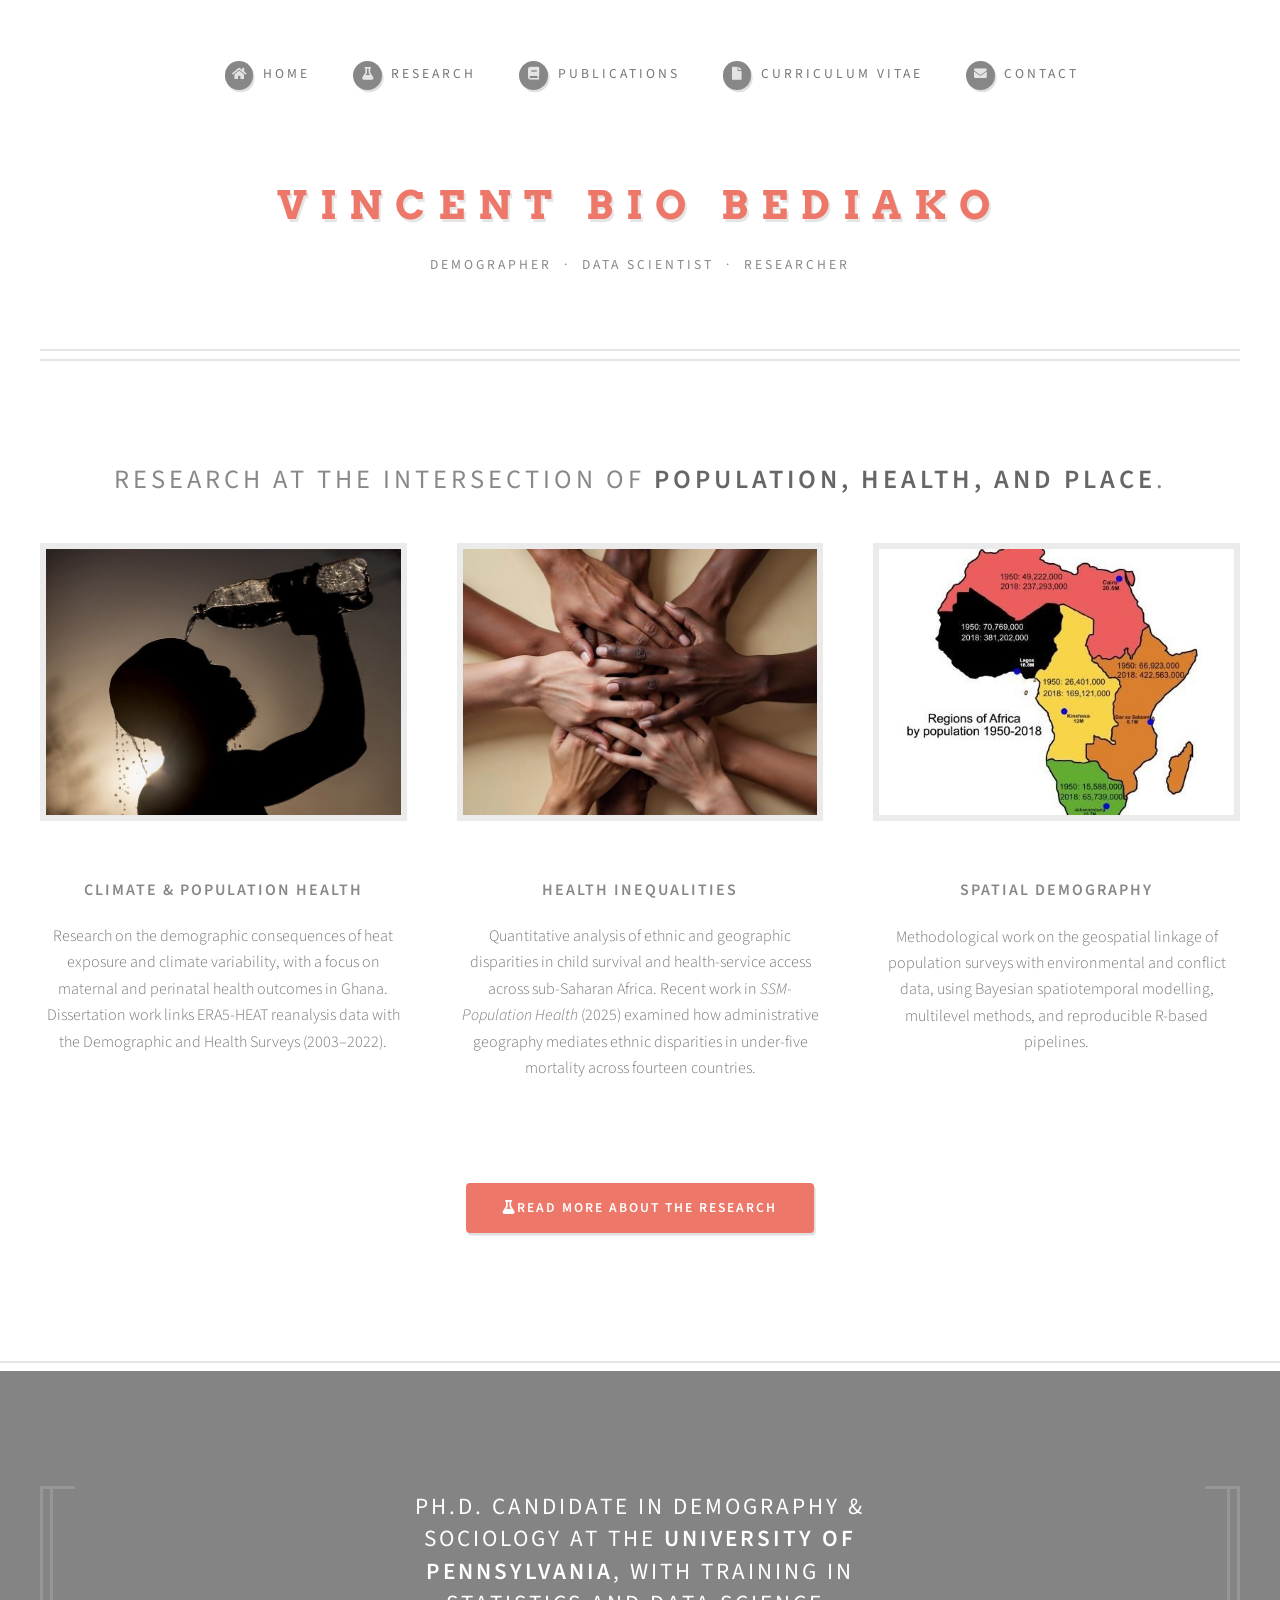
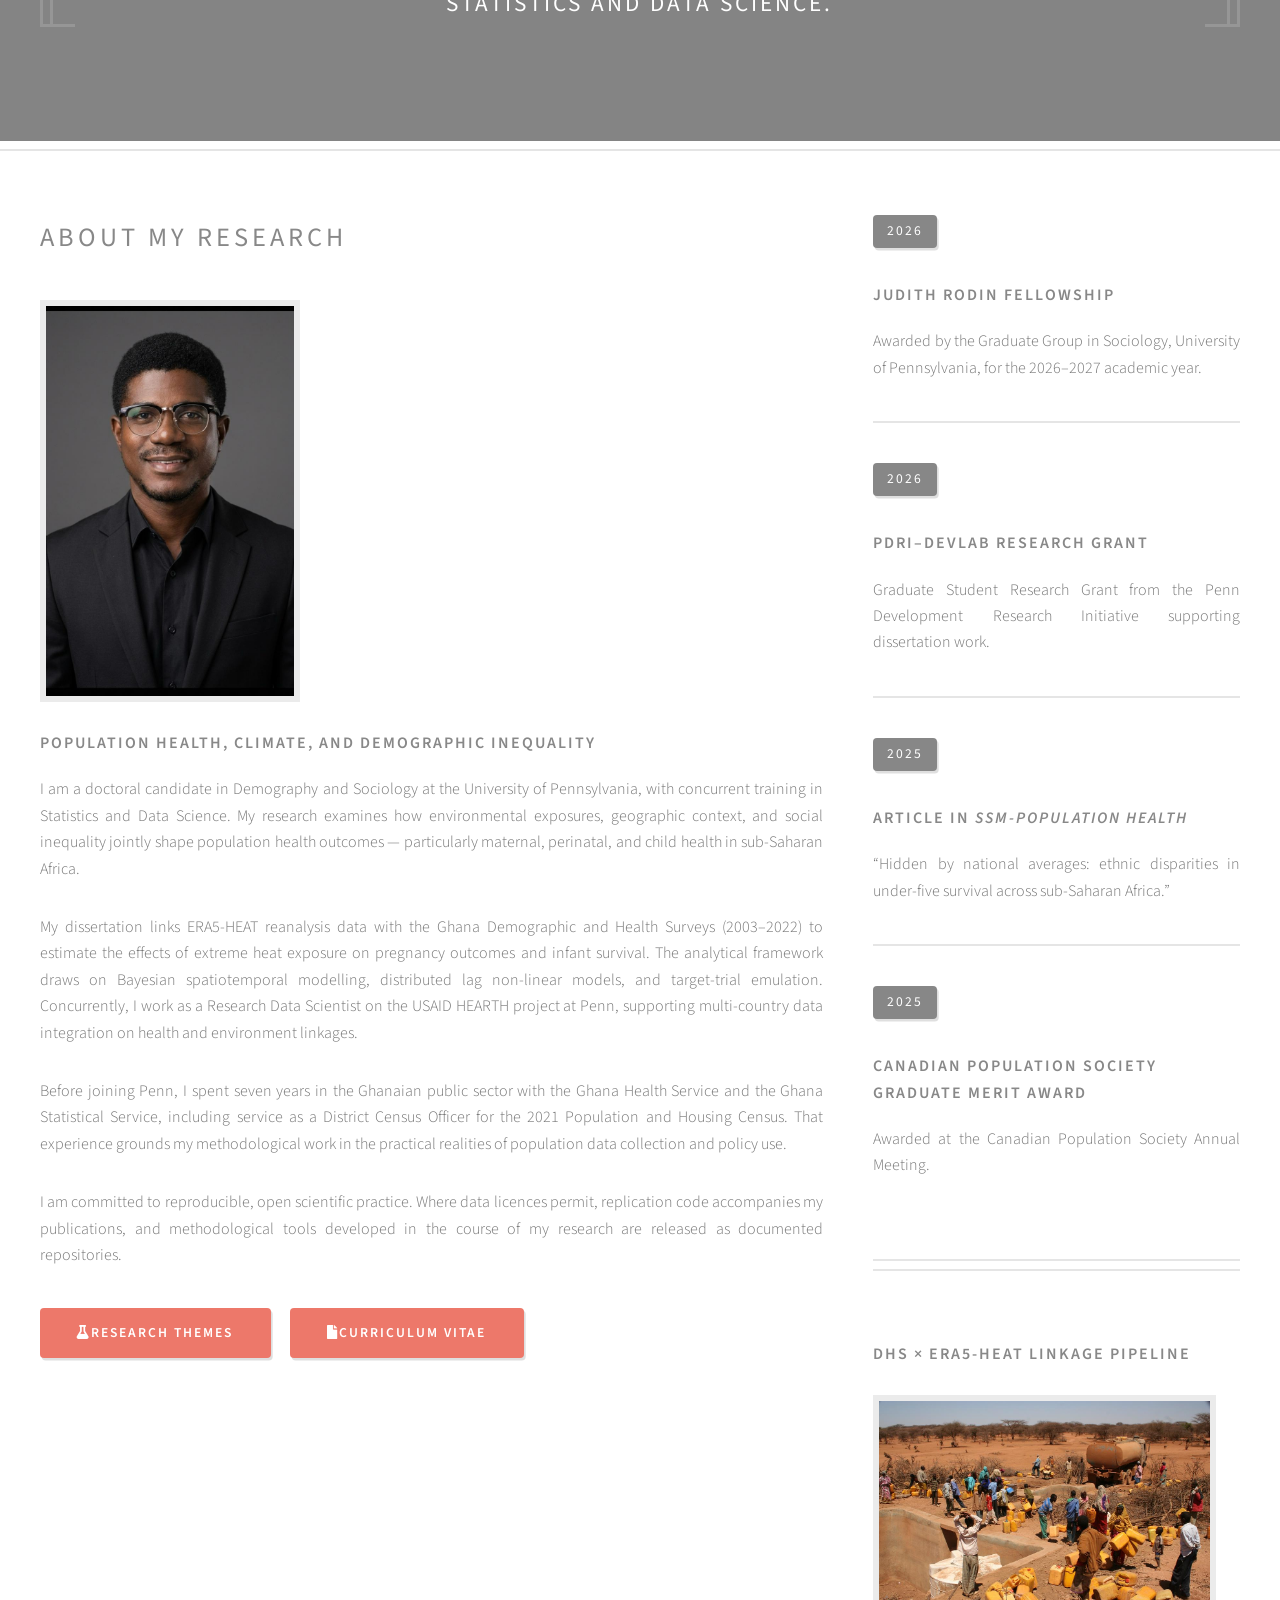
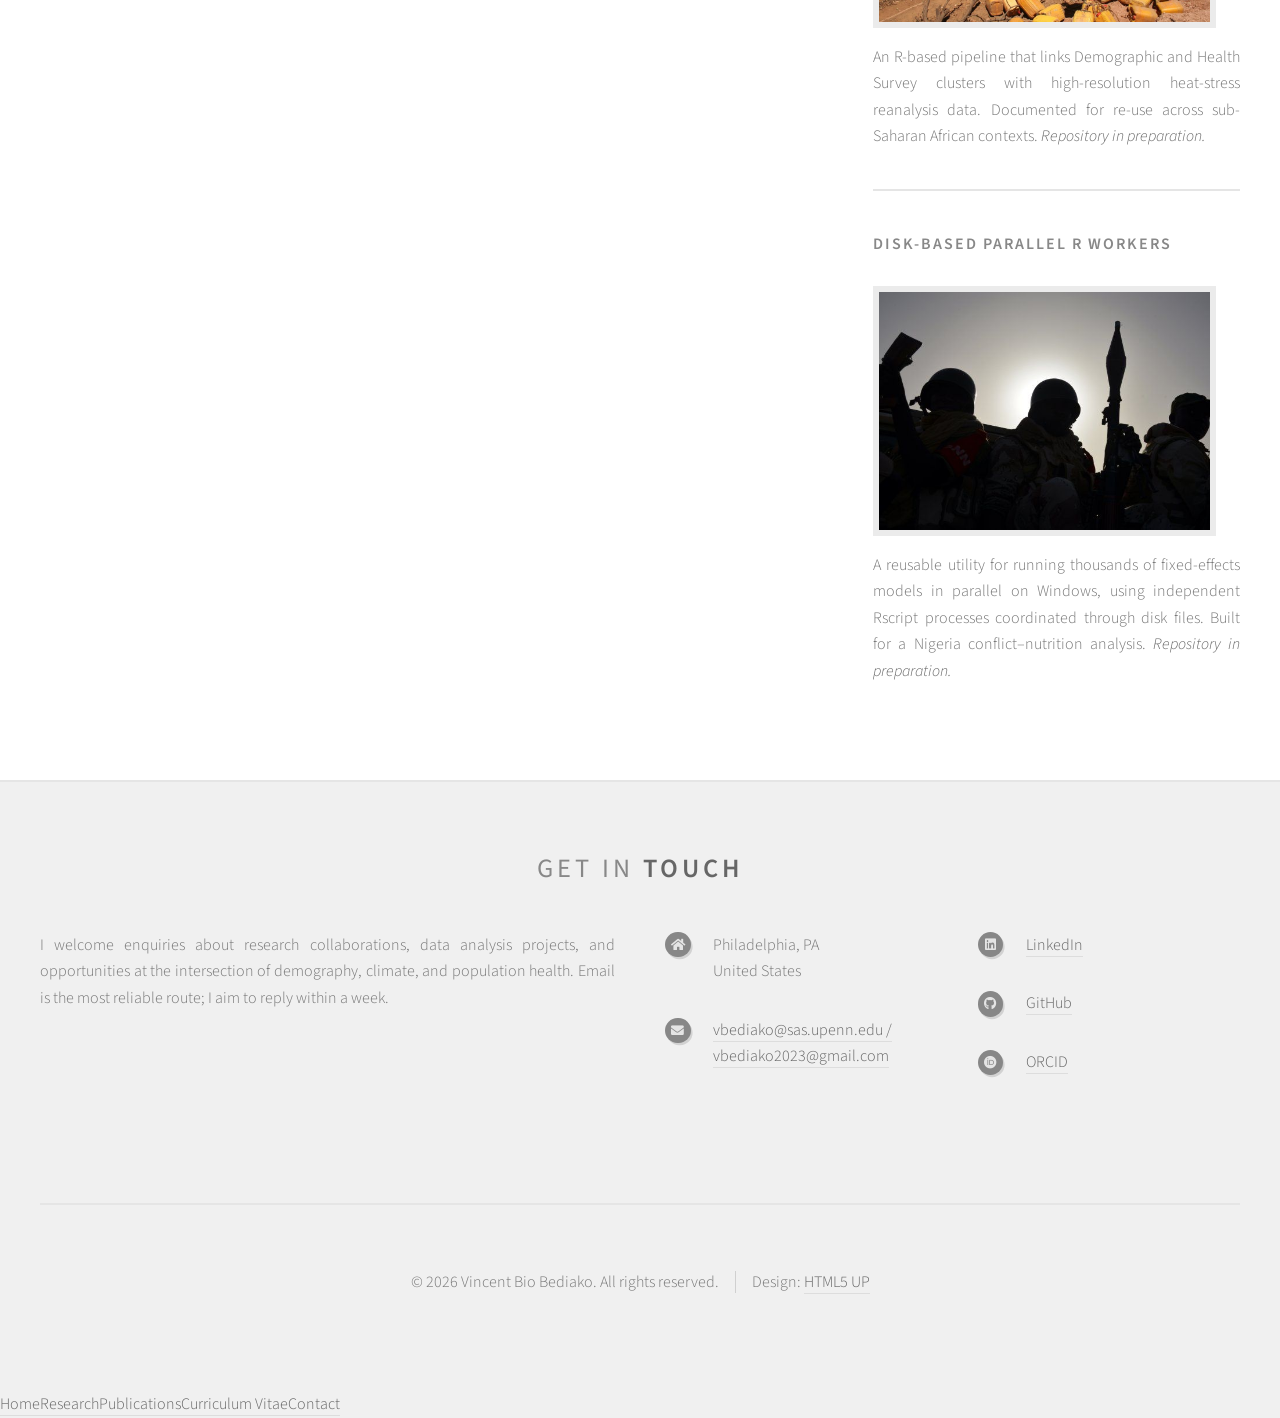
==== commit 3a216b74: "Update portfolio" ====
--- a/index.html
+++ b/index.html
@@ -1,12 +1,12 @@
 <!DOCTYPE HTML>
 <!--
 	Personal academic site of Vincent Bio Bediako.
-	Adapted from "Strongly Typed" by HTML5 UP (https://html5up.net)
-	Template released under the CC Attribution 3.0 license; attribution preserved in footer.
+	Adapted from Strongly Typed by HTML5 UP (https://html5up.net)
+	Template released under the CCA 3.0 license; attribution preserved in footer.
 -->
 <html lang="en">
 	<head>
-		<title>Vincent Bio Bediako — Demographer &amp; Data Scientist</title>
+		<title>Vincent Bio Bediako | Demographer &amp; Data Scientist</title>
 		<meta charset="utf-8" />
 		<meta name="viewport" content="width=device-width, initial-scale=1, user-scalable=no" />
 		<meta name="description" content="Personal academic site of Vincent Bio Bediako: demographer, data scientist, and researcher at the University of Pennsylvania." />
@@ -14,7 +14,7 @@
 		<style>
 			/* Fix for banner image path and text legibility */
 			#banner {
-				background-image: linear-gradient(rgba(0,0,0,0.45), rgba(0,0,0,0.45)), url("images/banner.jpg") !important;
+				background-image: linear-gradient(rgba(0,0,0,0.45), rgba(0,0,0,0.45)), url('images/banner.jpg') !important;
 				background-size: cover !important;
 				background-position: center center !important;
 			}
@@ -54,41 +54,38 @@
 						<div class="row aln-center">
 							<div class="col-4 col-6-medium col-12-small">
 
-								<!-- Climate &amp; Population Health -->
-									<section>
-										<!-- IMAGE PLACEHOLDER: replace images/theme-climate.jpg with a thematic image (e.g., a heat map of Ghana) -->
-										<a href="research.html#climate" class="image featured"><img src="images/Heat exposure increases inflammation, raising heart disease risk, study finds.jpg" alt="Climate and population health" /></a>
-										<header>
-											<h3>Climate &amp; Population Health</h3>
-										</header>
-										<p>Research on the demographic consequences of heat exposure and climate variability, with a focus on maternal and perinatal health outcomes in Ghana. Dissertation work links ERA5-HEAT reanalysis data with the Demographic and Health Surveys (2003&ndash;2022).</p>
-									</section>
+								<!-- Climate & Population Health -->
+								<section>
+									<a href="research.html#climate" class="image featured"><img src="images/Heat exposure increases inflammation, raising heart disease risk, study finds.jpg" alt="Climate and population health" /></a>
+									<header>
+										<h3>Climate &amp; Population Health</h3>
+									</header>
+									<p>Research on the demographic consequences of heat exposure and climate variability, with a focus on maternal and perinatal health outcomes in Ghana. Dissertation work links ERA5-HEAT reanalysis data with the Demographic and Health Surveys (2003&ndash;2022).</p>
+								</section>
 
 							</div>
 							<div class="col-4 col-6-medium col-12-small">
 
 								<!-- Health Inequalities -->
-									<section>
-										<!-- IMAGE PLACEHOLDER: replace images/theme-inequalities.jpg with a relevant figure (e.g., a disparities visualization) -->
-										<a href="research.html#inequalities" class="image featured"><img src="images/Ethnic.jpg" alt="Health inequalities" /></a>
-										<header>
-											<h3>Health Inequalities</h3>
-										</header>
-										<p>Quantitative analysis of ethnic and geographic disparities in child survival and health-service access across sub-Saharan Africa. Recent work in <em>SSM-Population Health</em> (2025) examined how administrative geography mediates ethnic disparities in under-five mortality across fourteen countries.</p>
-									</section>
+								<section>
+									<a href="research.html#inequalities" class="image featured"><img src="images/Ethnic.jpg" alt="Health inequalities" /></a>
+									<header>
+										<h3>Health Inequalities</h3>
+									</header>
+									<p>Quantitative analysis of ethnic and geographic disparities in child survival and health-service access across sub-Saharan Africa. Recent work in <em>SSM-Population Health</em> (2025) examined how administrative geography mediates ethnic disparities in under-five mortality across fourteen countries.</p>
+								</section>
 
 							</div>
 							<div class="col-4 col-6-medium col-12-small">
 
 								<!-- Spatial Demography -->
-									<section>
-										<!-- IMAGE PLACEHOLDER: replace images/theme-spatial.jpg with a thematic image (e.g., a Bayesian spatiotemporal map) -->
-										<a href="research.html#spatial" class="image featured"><img src="images/Regions of Africa by population__untipoquenojuega_Just in case___.jpg" alt="Spatial demography" /></a>
-										<header>
-											<h3>Spatial Demography</h3>
-										</header>
-										<p>Methodological work on the geospatial linkage of population surveys with environmental and conflict data, using Bayesian spatiotemporal modelling, multilevel methods, and reproducible R-based pipelines.</p>
-									</section>
+								<section>
+									<a href="research.html#spatial" class="image featured"><img src="images/Regions of Africa by population__untipoquenojuega_Just in case___.jpg" alt="Spatial demography" /></a>
+									<header>
+										<h3>Spatial Demography</h3>
+									</header>
+									<p>Methodological work on the geospatial linkage of population surveys with environmental and conflict data, using Bayesian spatiotemporal modelling, multilevel methods, and reproducible R-based pipelines.</p>
+								</section>
 
 							</div>
 							<div class="col-12">
@@ -103,8 +100,7 @@
 			<!-- Banner: factual current position -->
 				<section id="banner">
 					<div class="container">
-						<p>Ph.D. candidate at the <strong>University of Pennsylvania</strong> (Demography &amp; Sociology),<br />
-						concurrently completing an M.A. in Statistics and Data Science. Affiliated with the International Max Planck Research School for Population, Health, and Data Science.</p>
+						<p>Ph.D. Candidate in Demography &amp; Sociology at the <strong>University of Pennsylvania</strong>, with training in Statistics and Data Science.</p>
 					</div>
 				</section>
 
@@ -113,100 +109,100 @@
 					<div class="container">
 						<div class="row">
 
-							<!-- Content: about -->
-								<div id="content" class="col-8 col-12-medium">
-
-									<article class="box post">
-										<header>
-											<h2><a href="#">About my research</a></h2>
-										</header>
-										<!-- IMAGE PLACEHOLDER: replace images/photo-vbb.jpg with a professional photograph -->
-										<a href="#" class="image featured"><img src="images/Me.jpeg" alt="Vincent Bio Bediako" /></a>
-										<h3>Population health, climate, and demographic inequality</h3>
-										<p>I am a doctoral candidate in Demography and Sociology at the University of Pennsylvania, with concurrent training in Statistics and Data Science. My research examines how environmental exposures, geographic context, and social inequality jointly shape population health outcomes &mdash; particularly maternal, perinatal, and child health in sub-Saharan Africa.</p>
-										<p>My dissertation links ERA5-HEAT reanalysis data with the Ghana Demographic and Health Surveys (2003&ndash;2022) to estimate the effects of extreme heat exposure on pregnancy outcomes and infant survival. The analytical framework draws on Bayesian spatiotemporal modelling, distributed lag non-linear models, and target-trial emulation. Concurrently, I work as a Research Data Scientist on the USAID HEARTH project at Penn, supporting multi-country data integration on health and environment linkages.</p>
-										<p>Before joining Penn, I spent seven years in the Ghanaian public sector with the Ghana Health Service and the Ghana Statistical Service, including service as a District Census Officer for the 2021 Population and Housing Census. That experience grounds my methodological work in the practical realities of population data collection and policy use.</p>
-										<p>I am committed to reproducible, open scientific practice. Where data licences permit, replication code accompanies my publications, and methodological tools developed in the course of my research are released as documented repositories.</p>
-										<ul class="actions">
-											<li><a href="research.html" class="button icon solid fa-flask">Research themes</a></li>
-											<li><a href="cv.html" class="button icon solid fa-file">Curriculum Vitae</a></li>
-										</ul>
-									</article>
-
-								</div>
+							<!-- Content / About -->
+							<div id="content" class="col-8 col-12-medium">
+
+								<!-- About my research -->
+								<article class="box post">
+									<header>
+										<h2><a href="#">About my research</a></h2>
+									</header>
+									<div class="profile-photo">
+										<img src="images/Me.jpeg" alt="Vincent Bio Bediako" />
+									</div>
+									<h3>Population health, climate, and demographic inequality</h3>
+									<p>I am a doctoral candidate in Demography and Sociology at the University of Pennsylvania, with concurrent training in Statistics and Data Science. My research examines how environmental exposures, geographic context, and social inequality jointly shape population health outcomes &mdash; particularly maternal, perinatal, and child health in sub-Saharan Africa.</p>
+									<p>My dissertation links ERA5-HEAT reanalysis data with the Ghana Demographic and Health Surveys (2003&ndash;2022) to estimate the effects of extreme heat exposure on pregnancy outcomes and infant survival. The analytical framework draws on Bayesian spatiotemporal modelling, distributed lag non-linear models, and target-trial emulation. Concurrently, I work as a Research Data Scientist on the USAID HEARTH project at Penn, supporting multi-country data integration on health and environment linkages.</p>
+									<p>Before joining Penn, I spent seven years in the Ghanaian public sector with the Ghana Health Service and the Ghana Statistical Service, including service as a District Census Officer for the 2021 Population and Housing Census. That experience grounds my methodological work in the practical realities of population data collection and policy use.</p>
+									<p>I am committed to reproducible, open scientific practice. Where data licences permit, replication code accompanies my publications, and methodological tools developed in the course of my research are released as documented repositories.</p>
+									<ul class="actions">
+										<li><a href="research.html" class="button icon solid fa-flask">Research themes</a></li>
+										<li><a href="cv.html" class="button icon solid fa-file">Curriculum Vitae</a></li>
+									</ul>
+								</article>
+
+							</div>
 
 							<!-- Sidebar -->
-								<div id="sidebar" class="col-4 col-12-medium">
-
-									<!-- Recent: news, awards, publications -->
-										<section>
-											<ul class="divided">
-												<li>
-													<article class="box excerpt">
-														<header>
-															<span class="date">2026</span>
-															<h3><a href="#">Judith Rodin Fellowship</a></h3>
-														</header>
-														<p>Awarded by the Graduate Group in Sociology, University of Pennsylvania, for the 2026&ndash;2027 academic year.</p>
-													</article>
-												</li>
-												<li>
-													<article class="box excerpt">
-														<header>
-															<span class="date">2026</span>
-															<h3><a href="#">PDRI&ndash;DevLab Research Grant</a></h3>
-														</header>
-														<p>Graduate Student Research Grant from the Penn Development Research Initiative supporting dissertation work.</p>
-													</article>
-												</li>
-												<li>
-													<article class="box excerpt">
-														<header>
-															<span class="date">2025</span>
-															<h3><a href="publications.html#ssm2025">Article in <em>SSM-Population Health</em></a></h3>
-														</header>
-														<p>&ldquo;Hidden by national averages: ethnic disparities in under-five survival across sub-Saharan Africa.&rdquo;</p>
-													</article>
-												</li>
-												<li>
-													<article class="box excerpt">
-														<header>
-															<span class="date">2025</span>
-															<h3><a href="#">Canadian Population Society Graduate Merit Award</a></h3>
-														</header>
-														<p>Awarded at the Canadian Population Society Annual Meeting.</p>
-													</article>
-												</li>
-											</ul>
-										</section>
-
-									<!-- Highlights: selected projects -->
-										<section>
-											<ul class="divided">
-												<li>
-													<article class="box highlight">
-														<header>
-															<h3>DHS &times; ERA5-HEAT linkage pipeline</h3>
-														</header>
-														<!-- IMAGE PLACEHOLDER: a small thumbnail (e.g., a sample heat-stress map) -->
-														<span class="image left"><img src="images/Water_shortage.jpg" alt="" /></span>
-														<p>An R-based pipeline that links Demographic and Health Survey clusters with high-resolution heat-stress reanalysis data. Documented for re-use across sub-Saharan African contexts. <em style="color:#666;">Repository in preparation.</em></p>
-													</article>
-												</li>
-												<li>
-													<article class="box highlight">
-														<header>
-															<h3>Disk-based parallel R workers</h3>
-														</header>
-														<!-- IMAGE PLACEHOLDER: a small thumbnail (e.g., a workflow diagram) -->
-														<span class="image left"><img src="images/Conflict.jpg" alt="" /></span>
-														<p>A reusable utility for running thousands of fixed-effects models in parallel on Windows, using independent <code>Rscript</code> processes coordinated through disk files. Built for a Nigeria conflict&ndash;nutrition analysis. <em style="color:#666;">Repository in preparation.</em></p>
-													</article>
-												</li>
-											</ul>
-										</section>
-
-								</div>
+							<div id="sidebar" class="col-4 col-12-medium">
+
+								<!-- Recent news / awards / publications -->
+								<section>
+									<ul class="divided">
+										<li>
+											<article class="box excerpt">
+												<header>
+													<span class="date">2026</span>
+													<h3><a href="#">Judith Rodin Fellowship</a></h3>
+												</header>
+												<p>Awarded by the Graduate Group in Sociology, University of Pennsylvania, for the 2026&ndash;2027 academic year.</p>
+											</article>
+										</li>
+										<li>
+											<article class="box excerpt">
+												<header>
+													<span class="date">2026</span>
+													<h3><a href="#">PDRI&ndash;DevLab Research Grant</a></h3>
+												</header>
+												<p>Graduate Student Research Grant from the Penn Development Research Initiative supporting dissertation work.</p>
+											</article>
+										</li>
+										<li>
+											<article class="box excerpt">
+												<header>
+													<span class="date">2025</span>
+													<h3><a href="publications.html#ssm2025">Article in <em>SSM-Population Health</em></a></h3>
+												</header>
+												<p>&ldquo;Hidden by national averages: ethnic disparities in under-five survival across sub-Saharan Africa.&rdquo;</p>
+											</article>
+										</li>
+										<li>
+											<article class="box excerpt">
+												<header>
+													<span class="date">2025</span>
+													<h3><a href="#">Canadian Population Society Graduate Merit Award</a></h3>
+												</header>
+												<p>Awarded at the Canadian Population Society Annual Meeting.</p>
+											</article>
+										</li>
+									</ul>
+								</section>
+
+								<!-- Highlights / selected projects -->
+								<section>
+									<ul class="divided">
+										<li>
+											<article class="box highlight">
+												<header>
+													<h3>DHS &times; ERA5-HEAT linkage pipeline</h3>
+												</header>
+												<span class="image left"><img src="images/Water_shortage.jpg" alt="" /></span>
+												<p>An R-based pipeline that links Demographic and Health Survey clusters with high-resolution heat-stress reanalysis data. Documented for re-use across sub-Saharan African contexts. <em style="color:#666;">Repository in preparation.</em></p>
+											</article>
+										</li>
+										<li>
+											<article class="box highlight">
+												<header>
+													<h3>Disk-based parallel R workers</h3>
+												</header>
+												<span class="image left"><img src="images/Conflict.jpg" alt="" /></span>
+												<p>A reusable utility for running thousands of fixed-effects models in parallel on Windows, using independent <code>Rscript</code> processes coordinated through disk files. Built for a Nigeria conflict&ndash;nutrition analysis. <em style="color:#666;">Repository in preparation.</em></p>
+											</article>
+										</li>
+									</ul>
+								</section>
+
+							</div>
 
 						</div>
 					</div>
@@ -216,7 +212,7 @@
 				<section id="footer">
 					<div class="container">
 						<header>
-							<h2>Get in <strong>touch</strong>.</h2>
+							<h2>Get in <strong>touch</strong></h2>
 						</header>
 						<div class="row">
 							<div class="col-6 col-12-medium">
@@ -234,14 +230,14 @@
 													United States
 												</li>
 												<li class="icon solid fa-envelope">
-													<a href="mailto:vbediako@sas.upenn.edu, vbediako2023@gmail.com">vbediako@sas.upenn.edu; vbediako2023@gmail.com</a>
+													<a href="mailto:vbediako@sas.upenn.edu, vbediako2023@gmail.com">vbediako@sas.upenn.edu / vbediako2023@gmail.com</a>
 												</li>
 											</ul>
 										</div>
 										<div class="col-6 col-12-small">
 											<ul class="icons">
 												<li class="icon brands fa-linkedin">
-													<a href="https://www.linkedin.com/in/vincent-bio-bediako/">LinkedIn</a>
+													<a href="https://www.linkedin.com/in/vincent-bio-bediako">LinkedIn</a>
 												</li>
 												<li class="icon brands fa-github">
 													<a href="https://github.com/YOUR-GITHUB-USERNAME">GitHub</a>
@@ -258,8 +254,7 @@
 					</div>
 					<div id="copyright" class="container">
 						<ul class="links">
-							<li>&copy; 2026 Vincent Bio Bediako. All rights reserved.</li>
-							<li>Design: <a href="http://html5up.net">HTML5 UP</a></li>
+							<li>&copy; 2026 Vincent Bio Bediako. All rights reserved.</li><li>Design: <a href="http://html5up.net">HTML5 UP</a></li>
 						</ul>
 					</div>
 				</section>
--- a/assets/css/main.css
+++ b/assets/css/main.css
@@ -2,9 +2,9 @@
 @import url("https://fonts.googleapis.com/css?family=Source+Sans+Pro:300,400,600|Arvo:700");
 
 /*
-	Strongly Typed by HTML5 UP
-	html5up.net | @ajlkn
-	Free for personal and commercial use under the CCA 3.0 license (html5up.net/license)
+Strongly Typed by HTML5 UP
+html5up.net | @ajlkn
+Free for personal and commercial use under the CCA 3.0 license (html5up.net/license)
 */
 
 html, body, div, span, applet, object,
@@ -23,11 +23,13 @@
 	border: 0;
 	font-size: 100%;
 	font: inherit;
-	vertical-align: baseline;}
+	vertical-align: baseline;
+}
 
 article, aside, details, figcaption, figure,
 footer, header, hgroup, menu, nav, section {
-	display: block;}
+	display: block;
+}
 
 body {
 	line-height: 1;
@@ -41,10 +43,10 @@
 	quotes: none;
 }
 
-	blockquote:before, blockquote:after, q:before, q:after {
-		content: '';
-		content: none;
-	}
+blockquote:before, blockquote:after, q:before, q:after {
+	content: '';
+	content: none;
+}
 
 table {
 	border-collapse: collapse;
@@ -74,2632 +76,982 @@
 
 /* Basic */
 
-	html {
-		box-sizing: border-box;
-	}
-
-	*, *:before, *:after {
-		box-sizing: inherit;
-	}
-
-	body {
-		background: #f0f0f0;
-	}
-
-		body.is-preload *, body.is-preload *:before, body.is-preload *:after {
-			-moz-animation: none !important;
-			-webkit-animation: none !important;
-			-ms-animation: none !important;
-			animation: none !important;
-			-moz-transition: none !important;
-			-webkit-transition: none !important;
-			-ms-transition: none !important;
-			transition: none !important;
-		}
+html {
+	box-sizing: border-box;
+}
+
+*, *:before, *:after {
+	box-sizing: inherit;
+}
+
+body {
+	background: #f0f0f0;
+}
+
+body.is-preload *, body.is-preload *:before, body.is-preload *:after {
+	-moz-animation: none !important;
+	-webkit-animation: none !important;
+	-ms-animation: none !important;
+	animation: none !important;
+	-moz-transition: none !important;
+	-webkit-transition: none !important;
+	-ms-transition: none !important;
+	transition: none !important;
+}
+
+body, input, textarea, select {
+	font-family: 'Source Sans Pro';
+	font-weight: 300;
+	color: #777;
+	line-height: 1.65em;
+	font-size: 15pt;
+}
+
+h1, h2, h3, h4, h5, h6 {
+	font-weight: 600;
+	text-transform: uppercase;
+	color: #888;
+}
+
+h1 a, h2 a, h3 a, h4 a, h5 a, h6 a {
+	color: inherit;
+	text-decoration: none;
+	border: 0;
+}
+
+h2 {
+	font-size: 1.65em;
+	font-weight: 400;
+	letter-spacing: 4px;
+	margin: 0 0 1.5em 0;
+	line-height: 1.75em;
+}
+
+h3 {
+	font-size: 1em;
+	letter-spacing: 2px;
+	margin: 0 0 1.25em 0;
+}
+
+a {
+	-moz-transition: color 0.25s ease-in-out, border-bottom-color 0.25s ease-in-out;
+	-webkit-transition: color 0.25s ease-in-out, border-bottom-color 0.25s ease-in-out;
+	-ms-transition: color 0.25s ease-in-out, border-bottom-color 0.25s ease-in-out;
+	transition: color 0.25s ease-in-out, border-bottom-color 0.25s ease-in-out;
+	color: #666;
+	text-decoration: none;
+	border-bottom: solid 1px #ddd;
+}
+
+a strong {
+	-moz-transition: color 0.25s ease-in-out, border-bottom-color 0.25s ease-in-out;
+	-webkit-transition: color 0.25s ease-in-out, border-bottom-color 0.25s ease-in-out;
+	-ms-transition: color 0.25s ease-in-out, border-bottom-color 0.25s ease-in-out;
+	transition: color 0.25s ease-in-out, border-bottom-color 0.25s ease-in-out;
+}
+
+a:hover {
+	color: #ed786a;
+	border-bottom-color: rgba(255, 255, 255, 0);
+}
+
+a:hover strong {
+	color: #ed786a;
+}
+
+strong, b {
+	font-weight: 600;
+	color: #666;
+}
+
+em, i {
+	font-style: italic;
+}
+
+sub {
+	position: relative;
+	top: 0.5em;
+	font-size: 0.8em;
+}
+
+sup {
+	position: relative;
+	top: -0.5em;
+	font-size: 0.8em;
+}
+
+hr {
+	border: 0;
+	border-top: solid 1px #ddd;
+}
+
+blockquote {
+	border-left: solid 0.5em #ddd;
+	padding: 1em 0 1em 2em;
+	font-style: italic;
+}
+
+p {
+	text-align: justify;
+	margin-bottom: 2em;
+}
+
+ul, ol, dl, table, blockquote {
+	margin-bottom: 2em;
+}
+
+br.clear {
+	clear: both;
+}
+
+/* Container */
+
+.container {
+	margin: 0 auto;
+	max-width: 100%;
+	width: 70em;
+}
+
+@media screen and (max-width: 1680px) {
+
+	.container {
+		width: 68em;
+	}
+
+}
+
+@media screen and (max-width: 1280px) {
+
+	.container {
+		width: calc(100% - 80px);
+	}
+
+}
+
+@media screen and (max-width: 980px) {
+
+	.container {
+		width: calc(100% - 100px);
+	}
+
+}
+
+@media screen and (max-width: 736px) {
+
+	.container {
+		width: calc(100% - 40px);
+	}
+
+}
+
+/* Row */
+
+.row {
+	display: flex;
+	flex-wrap: wrap;
+	box-sizing: border-box;
+	align-items: stretch;
+}
+
+.row > * {
+	box-sizing: border-box;
+}
+
+.row.gtr-uniform > * > :last-child {
+	margin-bottom: 0;
+}
+
+.row.aln-left {
+	justify-content: flex-start;
+}
+
+.row.aln-center {
+	justify-content: center;
+}
+
+.row.aln-right {
+	justify-content: flex-end;
+}
+
+.row.aln-top {
+	align-items: flex-start;
+}
+
+.row.aln-middle {
+	align-items: center;
+}
+
+.row.aln-bottom {
+	align-items: flex-end;
+}
+
+.row > .imp {
+	order: -1;
+}
+
+.row > .col-1 { width: 8.33333%; }
+.row > .off-1 { margin-left: 8.33333%; }
+.row > .col-2 { width: 16.66667%; }
+.row > .off-2 { margin-left: 16.66667%; }
+.row > .col-3 { width: 25%; }
+.row > .off-3 { margin-left: 25%; }
+.row > .col-4 { width: 33.33333%; }
+.row > .off-4 { margin-left: 33.33333%; }
+.row > .col-5 { width: 41.66667%; }
+.row > .off-5 { margin-left: 41.66667%; }
+.row > .col-6 { width: 50%; }
+.row > .off-6 { margin-left: 50%; }
+.row > .col-7 { width: 58.33333%; }
+.row > .off-7 { margin-left: 58.33333%; }
+.row > .col-8 { width: 66.66667%; }
+.row > .off-8 { margin-left: 66.66667%; }
+.row > .col-9 { width: 75%; }
+.row > .off-9 { margin-left: 75%; }
+.row > .col-10 { width: 83.33333%; }
+.row > .off-10 { margin-left: 83.33333%; }
+.row > .col-11 { width: 91.66667%; }
+.row > .off-11 { margin-left: 91.66667%; }
+.row > .col-12 { width: 100%; }
+.row > .off-12 { margin-left: 100%; }
+
+.row {
+	margin-top: -50px;
+	margin-left: -50px;
+}
+
+.row > * {
+	padding: 50px 0 0 50px;
+}
+
+.row.gtr-uniform {
+	margin-top: -50px;
+}
+
+.row.gtr-uniform > * {
+	padding-top: 50px;
+}
+
+/* Image */
+
+.image {
+	-moz-transition: opacity 0.25s ease-in-out;
+	-webkit-transition: opacity 0.25s ease-in-out;
+	-ms-transition: opacity 0.25s ease-in-out;
+	transition: opacity 0.25s ease-in-out;
+	display: inline-block;
+	border: solid 6px #ebebeb !important;
+}
+
+.image:hover {
+	opacity: 0.9;
+}
+
+.image img {
+	display: block;
+	width: 100%;
+}
+
+.image.fit {
+	display: block;
+	width: 100%;
+}
+
+.image.featured {
+	display: block;
+	width: 100%;
+	margin: 0 0 3.5em 0;
+}
+
+.image.left {
+	float: left;
+	margin: 0 1.5em 1.5em 0;
+	position: relative;
+	top: 0.5em;
+}
+
+.image.centered {
+	display: block;
+	margin: 0 0 2em 0;
+}
+
+.image.centered img {
+	margin: 0 auto;
+	width: auto;
+}
+
+/* List */
+
+ul {
+	list-style: disc;
+	padding-left: 1em;
+}
+
+ul li {
+	padding-left: 0.5em;
+	margin: 0.75em 0 0.75em 0;
+}
+
+ul li:first-child {
+	margin-top: 0;
+}
+
+ol {
+	list-style: decimal;
+	padding-left: 1em;
+}
+
+ol li {
+	padding-left: 0.5em;
+	margin: 0.75em 0 0.75em 0;
+}
+
+ol li:first-child {
+	margin-top: 0;
+}
+
+/* Links */
+
+ul.links {
+	list-style: none;
+	padding-left: 0;
+}
+
+ul.links li {
+	display: inline;
+	border-left: solid 1px #d0d0d0;
+	padding-left: 1em;
+	margin: 0 0 0 1em;
+}
+
+ul.links li:first-child {
+	margin-left: 0;
+	padding-left: 0;
+	border-left: 0;
+}
+
+/* Actions */
+
+ul.actions {
+	margin-top: 2.5em;
+	clear: both;
+	list-style: none;
+	padding-left: 0;
+}
+
+ul.actions li {
+	padding-left: 0;
+	display: inline-block;
+	margin: 0 0 0 1em;
+}
+
+ul.actions li:first-child {
+	margin-left: 0;
+}
+
+/* Divided */
+
+ul.divided {
+	list-style: none;
+	padding-left: 0;
+}
+
+ul.divided li {
+	border-top: solid 2px #e5e5e5;
+	padding-left: 0;
+	margin: 2.5em 0 0 0;
+	padding: 2.5em 0 0 0;
+}
+
+ul.divided li:first-child {
+	border-top: 0;
+	margin-top: 0;
+	padding-top: 0;
+}
+
+/* Icons */
+
+ul.icons {
+	list-style: none;
+	padding-left: 0;
+}
+
+ul.icons > li {
+	position: relative;
+	padding: 2em 0 0 3em;
+	margin: 0;
+}
+
+ul.icons > li:before {
+	position: absolute;
+	left: 0;
+	top: 2.6em;
+	display: block;
+	font-size: 0.8em;
+	background: #878787;
+	color: #e4e4e4;
+	width: 2em;
+	height: 2em;
+	border-radius: 2em;
+	line-height: 2em;
+	text-align: center;
+	box-shadow: 0.125em 0.175em 0 0 rgba(0, 0, 0, 0.125);
+}
+
+ul.icons > li:first-child {
+	padding-top: 0;
+}
+
+ul.icons > li:first-child:before {
+	top: 0;
+}
+
+/* Form */
+
+form label {
+	font-weight: 600;
+	text-transform: uppercase;
+	color: #888;
+	display: block;
+	margin: 0 0 1em 0;
+}
+
+form input[type="text"],
+form input[type="email"],
+form input[type="password"],
+form select,
+form textarea {
+	-moz-transition: background-color 0.25s ease-in-out;
+	-webkit-transition: background-color 0.25s ease-in-out;
+	-ms-transition: background-color 0.25s ease-in-out;
+	transition: background-color 0.25s ease-in-out;
+	-webkit-appearance: none;
+	display: block;
+	border: 0;
+	background: #e8e8e8;
+	width: 100%;
+	box-shadow: inset 2px 2px 0px 0px rgba(0, 0, 0, 0.1);
+	border-radius: 4px;
+	line-height: 1.25em;
+	padding: 0.75em 1em 0.75em 1em;
+}
+
+form input[type="text"]:focus,
+form input[type="email"]:focus,
+form input[type="password"]:focus,
+form select:focus,
+form textarea:focus {
+	background: #f0f0f0;
+}
+
+form textarea {
+	min-height: 11em;
+}
+
+/* Button */
+
+input[type="button"],
+input[type="submit"],
+input[type="reset"],
+button,
+.button {
+	-moz-transition: all 0.25s ease-in-out;
+	-webkit-transition: all 0.25s ease-in-out;
+	-ms-transition: all 0.25s ease-in-out;
+	transition: all 0.25s ease-in-out;
+	-webkit-appearance: none;
+	position: relative;
+	display: inline-block;
+	background: #ed786a;
+	color: #fff !important;
+	text-transform: uppercase;
+	border-radius: 4px;
+	border: 0;
+	outline: 0;
+	box-shadow: 0.125em 0.175em 0 0 rgba(0, 0, 0, 0.125);
+	font-weight: 600;
+	text-align: center;
+	font-size: 0.85em;
+	letter-spacing: 2px;
+	padding: 0.85em 2.75em 0.85em 2.75em;
+}
+
+input[type="button"]:hover,
+input[type="submit"]:hover,
+input[type="reset"]:hover,
+button:hover,
+.button:hover {
+	background: #fd887a;
+}
+
+input[type="button"].alt,
+input[type="submit"].alt,
+input[type="reset"].alt,
+button.alt,
+.button.alt {
+	background: #878787;
+}
+
+/* Box */
+
+.box.excerpt .date {
+	background: #878787;
+	color: #fff;
+	font-weight: 400;
+	text-transform: uppercase;
+	border-radius: 4px;
+	border: 0;
+	box-shadow: 0.125em 0.175em 0 0 rgba(0, 0, 0, 0.125);
+	display: inline-block;
+	font-size: 0.85em;
+	letter-spacing: 2px;
+	padding: 0.25em 1em 0.25em 1em;
+	margin: 0 0 2.5em 0;
+}
+
+/* Icons */
+
+.icon {
+	text-decoration: none;
+	position: relative;
+}
+
+.icon:before {
+	-moz-osx-font-smoothing: grayscale;
+	-webkit-font-smoothing: antialiased;
+	display: inline-block;
+	font-style: normal;
+	font-variant: normal;
+	text-rendering: auto;
+	line-height: 1;
+	text-transform: none !important;
+	font-family: 'Font Awesome 5 Free';
+	font-weight: 400;
+}
+
+.icon.solid:before {
+	font-weight: 900;
+}
+
+.icon.brands:before {
+	font-family: 'Font Awesome 5 Brands';
+}
+
+/* Page Wrapper */
+
+#page-wrapper > section {
+	margin-bottom: 0;
+}
+
+/* Header */
+
+#header {
+	position: relative;
+	background: #fff;
+	text-align: center;
+}
+
+#header > .container {
+	padding: 14em 0 7em 0;
+	border-bottom: solid 2px #e5e5e5;
+	box-shadow: inset 0px -8px 0px 0px #fff, inset 0px -10px 0px 0px #e5e5e5;
+}
+
+#header h1 {
+	font-family: 'Arvo';
+	font-weight: 700;
+	color: #ed786a;
+	text-shadow: 0.05em 0.075em 0 rgba(0, 0, 0, 0.1);
+	font-size: 3em;
+	letter-spacing: 13px;
+}
+
+#header h1 a {
+	border: 0;
+}
+
+#header p {
+	text-transform: uppercase;
+	font-weight: 400;
+	color: #888;
+	margin: 2.5em 0 0 0;
+	font-size: 0.85em;
+	letter-spacing: 3px;
+	text-align: center;
+}
+
+/* Nav */
+
+#nav {
+	position: absolute;
+	top: 3em;
+	left: 0;
+	width: 100%;
+	cursor: default;
+}
+
+#nav > ul > li {
+	display: inline-block;
+	padding-right: 2em;
+}
+
+#nav > ul > li:last-child {
+	padding-right: 0;
+}
+
+#nav > ul > li > a {
+	border: 0;
+	text-decoration: none;
+	text-transform: uppercase;
+	font-weight: 400;
+	color: #777;
+	outline: 0;
+	display: block;
+}
+
+#nav > ul > li > a:before {
+	display: inline-block;
+	background: #878787;
+	color: #e4e4e4;
+	width: 2.25em;
+	font-size: 0.8em;
+	height: 2.25em;
+	border-radius: 2.25em;
+	line-height: 2.1em;
+	text-align: center;
+	box-shadow: 0.125em 0.175em 0 0 rgba(0, 0, 0, 0.125);
+	margin-right: 0.75em;
+}
+
+#nav > ul > li > a > span {
+	font-size: 0.85em;
+	letter-spacing: 3px;
+}
+
+#nav > ul > li.active > a:before,
+#nav > ul > li:hover > a:before {
+	background: #ED786A;
+	color: #fff;
+}
+
+#nav > ul > li.active > a > span,
+#nav > ul > li:hover > a > span {
+	color: #ED786A;
+}
+
+/* Features */
+
+#features {
+	position: relative;
+	overflow: hidden;
+	background: #fff;
+	text-align: center;
+	padding: 6em 0;
+}
+
+#features p {
+	text-align: center;
+}
+
+#features ul.actions {
+	margin-top: 1.25em;
+}
+
+/* Banner */
+
+#banner {
+	position: relative;
+	overflow: hidden;
+	background: #fff;
+	color: #fff;
+	text-align: center;
+	border-top: solid 2px #e5e5e5;
+	border-bottom: solid 2px #e5e5e5;
+	box-shadow: inset 0px -8px 0px 0px #fff, inset 0px 8px 0px 0px #fff;
+	text-transform: uppercase;
+	background: url("../../images/banner.jpg");
+	background-size: cover;
+	padding: 10em 0;
+}
+
+#banner p {
+	font-weight: 400;
+	font-size: 1.45em;
+	line-height: 1.4em;
+	letter-spacing: 3px;
+	text-align: center;
+	max-width: 24em;
+	margin: 0 auto;
+}
+
+#banner strong {
+	color: inherit;
+}
+
+#banner > .container {
+	position: relative;
+}
+
+#banner > .container:before, #banner > .container:after {
+	content: '';
+	display: block;
+	position: absolute;
+	top: 50%;
+	width: 35px;
+	height: 141px;
+	margin-top: -70px;
+	background: url("images/bracket.svg");
+	opacity: 0.15;
+}
+
+#banner > .container:before {
+	left: 0;
+}
+
+#banner > .container:after {
+	-moz-transform: scaleX(-1);
+	-webkit-transform: scaleX(-1);
+	-ms-transform: scaleX(-1);
+	transform: scaleX(-1);
+	right: 0;
+}
+
+/* Main */
+
+#main {
+	position: relative;
+	overflow: hidden;
+	background: #fff;
+	padding: 6em 0;
+}
+
+/* Content */
+
+#content > section,
+#content > article {
+	border-top: solid 2px #e5e5e5;
+	box-shadow: inset 0px 8px 0px 0px #fff, inset 0px 10px 0px 0px #e5e5e5;
+	margin: 5em 0 0 0;
+	padding: 5em 0 0 0;
+}
+
+#content > section:first-child,
+#content > article:first-child {
+	border-top: 0;
+	box-shadow: none;
+	margin: 0;
+	padding: 0;
+}
+
+/* Sidebar */
+
+#sidebar > section,
+#sidebar > article {
+	border-top: solid 2px #e5e5e5;
+	box-shadow: inset 0px 8px 0px 0px #fff, inset 0px 10px 0px 0px #e5e5e5;
+	margin: 5em 0 0 0;
+	padding: 5em 0 0 0;
+}
+
+#sidebar > section:first-child,
+#sidebar > article:first-child {
+	border-top: 0;
+	box-shadow: none;
+	margin: 0;
+	padding: 0;
+}
+
+/* Footer */
+
+#footer {
+	position: relative;
+	overflow: hidden;
+	border-top: solid 2px #e5e5e5;
+	background: #f0f0f0;
+	padding: 6em 0 8em 0;
+}
+
+#footer h2 {
+	text-align: center;
+}
+
+#copyright {
+	border-top: solid 2px #e5e5e5;
+	text-align: center;
+	margin-top: 6em;
+	padding-top: 4em;
+}
+
+/* Vincent revisions: tighter banner copy and smaller profile image */
+
+.profile-photo {
+	max-width: 260px;
+	margin: 0 0 1.75em 0;
+}
+
+.profile-photo img {
+	display: block;
+	width: 100%;
+	height: auto;
+	border: solid 6px #ebebeb;
+}
+
+@media screen and (max-width: 1280px) {
 
 	body, input, textarea, select {
-		font-family: 'Source Sans Pro';
-		font-weight: 300;
-		color: #777;
-		line-height: 1.65em;
-		font-size: 15pt;
-	}
-
-	h1, h2, h3, h4, h5, h6 {
-		font-weight: 600;
-		text-transform: uppercase;
-		color: #888;
-	}
-
-	h1 a, h2 a, h3 a, h4 a, h5 a, h6 a {
-		color: inherit;
-		text-decoration: none;
-		border: 0;
-	}
-
-	h2 {
-		font-size: 1.65em;
-		font-weight: 400;
-		letter-spacing: 4px;
+		font-size: 12pt;
+	}
+
+	#header > .container {
+		padding: 12em 0 5em 0;
+	}
+
+	#header h1 {
+		font-size: 2.5em;
+	}
+
+	#banner {
+		padding: 8em 0;
+	}
+
+	#banner > .container {
+		padding: 0 4em;
+	}
+
+	#main {
+		padding: 4em 0;
+	}
+
+	#footer {
+		padding: 4em 0;
+	}
+}
+
+@media screen and (max-width: 980px) {
+
+	html, body {
+		overflow-x: hidden;
+	}
+
+	#sidebar {
+		padding-top: 6em;
+	}
+
+	.profile-photo {
+		max-width: 220px;
+		margin: 0 auto 1.5em auto;
+	}
+
+	#banner p {
+		font-size: 1.25em;
+		max-width: 100%;
+	}
+}
+
+@media screen and (max-width: 736px) {
+
+	body, input, textarea, select {
+		font-size: 11pt;
+	}
+
+	h2, h3, h4, h5, h6 {
+		font-size: 1.2em;
+		letter-spacing: 2px;
+		text-align: center;
+		margin: 0 0 1em 0;
+	}
+
+	.image.featured {
 		margin: 0 0 1.5em 0;
-		line-height: 1.75em;
-	}
-
-	h3 {
-		font-size: 1em;
+	}
+
+	#header > .container {
+		padding: 6em 0 4em 0;
+	}
+
+	#header h1 {
+		font-size: 2em;
+		letter-spacing: 8px;
+		line-height: 1.325em;
+	}
+
+	#header p {
+		margin: 1.25em 0 0 0;
 		letter-spacing: 2px;
-		margin: 0 0 1.25em 0;
-	}
-
-	a {
-		-moz-transition: color 0.25s ease-in-out, border-bottom-color 0.25s ease-in-out;
-		-webkit-transition: color 0.25s ease-in-out, border-bottom-color 0.25s ease-in-out;
-		-ms-transition: color 0.25s ease-in-out, border-bottom-color 0.25s ease-in-out;
-		transition: color 0.25s ease-in-out, border-bottom-color 0.25s ease-in-out;
-		color: #666;
-		text-decoration: none;
-		border-bottom: solid 1px #ddd;
-	}
-
-		a strong {
-			-moz-transition: color 0.25s ease-in-out, border-bottom-color 0.25s ease-in-out;
-			-webkit-transition: color 0.25s ease-in-out, border-bottom-color 0.25s ease-in-out;
-			-ms-transition: color 0.25s ease-in-out, border-bottom-color 0.25s ease-in-out;
-			transition: color 0.25s ease-in-out, border-bottom-color 0.25s ease-in-out;
-		}
-
-		a:hover {
-			color: #ed786a;
-			border-bottom-color: rgba(255, 255, 255, 0);
-		}
-
-			a:hover strong {
-				color: #ed786a;
-			}
-
-	strong, b {
-		font-weight: 600;
-		color: #666;
-	}
-
-	em, i {
-		font-style: italic;
-	}
-
-	sub {
-		position: relative;
-		top: 0.5em;
-		font-size: 0.8em;
-	}
-
-	sup {
-		position: relative;
-		top: -0.5em;
-		font-size: 0.8em;
-	}
-
-	hr {
-		border: 0;
-		border-top: solid 1px #ddd;
-	}
-
-	blockquote {
-		border-left: solid 0.5em #ddd;
-		padding: 1em 0 1em 2em;
-		font-style: italic;
-	}
-
-	p {
-		text-align: justify;
-		margin-bottom: 2em;
-	}
-
-	ul, ol, dl, table, blockquote {
-		margin-bottom: 2em;
-	}
-
-	br.clear {
-		clear: both;
-	}
-
-/* Container */
-
-	.container {
-		margin: 0 auto;
-		max-width: 100%;
-		width: 70em;
-	}
-
-		@media screen and (max-width: 1680px) {
-
-			.container {
-				width: 68em;
-			}
-
-		}
-
-		@media screen and (max-width: 1280px) {
-
-			.container {
-				width: calc(100% - 80px);
-			}
-
-		}
-
-		@media screen and (max-width: 980px) {
-
-			.container {
-				width: calc(100% - 100px);
-			}
-
-		}
-
-		@media screen and (max-width: 736px) {
-
-			.container {
-				width: calc(100% - 40px);
-			}
-
-		}
-
-/* Row */
-
-	.row {
-		display: flex;
-		flex-wrap: wrap;
-		box-sizing: border-box;
-		align-items: stretch;
-	}
-
-		.row > * {
-			box-sizing: border-box;
-		}
-
-		.row.gtr-uniform > * > :last-child {
-			margin-bottom: 0;
-		}
-
-		.row.aln-left {
-			justify-content: flex-start;
-		}
-
-		.row.aln-center {
-			justify-content: center;
-		}
-
-		.row.aln-right {
-			justify-content: flex-end;
-		}
-
-		.row.aln-top {
-			align-items: flex-start;
-		}
-
-		.row.aln-middle {
-			align-items: center;
-		}
-
-		.row.aln-bottom {
-			align-items: flex-end;
-		}
-
-		.row > .imp {
-			order: -1;
-		}
-
-		.row > .col-1 {
-			width: 8.33333%;
-		}
-
-		.row > .off-1 {
-			margin-left: 8.33333%;
-		}
-
-		.row > .col-2 {
-			width: 16.66667%;
-		}
-
-		.row > .off-2 {
-			margin-left: 16.66667%;
-		}
-
-		.row > .col-3 {
-			width: 25%;
-		}
-
-		.row > .off-3 {
-			margin-left: 25%;
-		}
-
-		.row > .col-4 {
-			width: 33.33333%;
-		}
-
-		.row > .off-4 {
-			margin-left: 33.33333%;
-		}
-
-		.row > .col-5 {
-			width: 41.66667%;
-		}
-
-		.row > .off-5 {
-			margin-left: 41.66667%;
-		}
-
-		.row > .col-6 {
-			width: 50%;
-		}
-
-		.row > .off-6 {
-			margin-left: 50%;
-		}
-
-		.row > .col-7 {
-			width: 58.33333%;
-		}
-
-		.row > .off-7 {
-			margin-left: 58.33333%;
-		}
-
-		.row > .col-8 {
-			width: 66.66667%;
-		}
-
-		.row > .off-8 {
-			margin-left: 66.66667%;
-		}
-
-		.row > .col-9 {
-			width: 75%;
-		}
-
-		.row > .off-9 {
-			margin-left: 75%;
-		}
-
-		.row > .col-10 {
-			width: 83.33333%;
-		}
-
-		.row > .off-10 {
-			margin-left: 83.33333%;
-		}
-
-		.row > .col-11 {
-			width: 91.66667%;
-		}
-
-		.row > .off-11 {
-			margin-left: 91.66667%;
-		}
-
-		.row > .col-12 {
-			width: 100%;
-		}
-
-		.row > .off-12 {
-			margin-left: 100%;
-		}
-
-		.row.gtr-0 {
-			margin-top: 0px;
-			margin-left: 0px;
-		}
-
-			.row.gtr-0 > * {
-				padding: 0px 0 0 0px;
-			}
-
-			.row.gtr-0.gtr-uniform {
-				margin-top: 0px;
-			}
-
-				.row.gtr-0.gtr-uniform > * {
-					padding-top: 0px;
-				}
-
-		.row.gtr-25 {
-			margin-top: -12.5px;
-			margin-left: -12.5px;
-		}
-
-			.row.gtr-25 > * {
-				padding: 12.5px 0 0 12.5px;
-			}
-
-			.row.gtr-25.gtr-uniform {
-				margin-top: -12.5px;
-			}
-
-				.row.gtr-25.gtr-uniform > * {
-					padding-top: 12.5px;
-				}
-
-		.row.gtr-50 {
-			margin-top: -25px;
-			margin-left: -25px;
-		}
-
-			.row.gtr-50 > * {
-				padding: 25px 0 0 25px;
-			}
-
-			.row.gtr-50.gtr-uniform {
-				margin-top: -25px;
-			}
-
-				.row.gtr-50.gtr-uniform > * {
-					padding-top: 25px;
-				}
-
-		.row {
-			margin-top: -50px;
-			margin-left: -50px;
-		}
-
-			.row > * {
-				padding: 50px 0 0 50px;
-			}
-
-			.row.gtr-uniform {
-				margin-top: -50px;
-			}
-
-				.row.gtr-uniform > * {
-					padding-top: 50px;
-				}
-
-		.row.gtr-150 {
-			margin-top: -75px;
-			margin-left: -75px;
-		}
-
-			.row.gtr-150 > * {
-				padding: 75px 0 0 75px;
-			}
-
-			.row.gtr-150.gtr-uniform {
-				margin-top: -75px;
-			}
-
-				.row.gtr-150.gtr-uniform > * {
-					padding-top: 75px;
-				}
-
-		.row.gtr-200 {
-			margin-top: -100px;
-			margin-left: -100px;
-		}
-
-			.row.gtr-200 > * {
-				padding: 100px 0 0 100px;
-			}
-
-			.row.gtr-200.gtr-uniform {
-				margin-top: -100px;
-			}
-
-				.row.gtr-200.gtr-uniform > * {
-					padding-top: 100px;
-				}
-
-		@media screen and (max-width: 1680px) {
-
-			.row {
-				display: flex;
-				flex-wrap: wrap;
-				box-sizing: border-box;
-				align-items: stretch;
-			}
-
-				.row > * {
-					box-sizing: border-box;
-				}
-
-				.row.gtr-uniform > * > :last-child {
-					margin-bottom: 0;
-				}
-
-				.row.aln-left {
-					justify-content: flex-start;
-				}
-
-				.row.aln-center {
-					justify-content: center;
-				}
-
-				.row.aln-right {
-					justify-content: flex-end;
-				}
-
-				.row.aln-top {
-					align-items: flex-start;
-				}
-
-				.row.aln-middle {
-					align-items: center;
-				}
-
-				.row.aln-bottom {
-					align-items: flex-end;
-				}
-
-				.row > .imp-xlarge {
-					order: -1;
-				}
-
-				.row > .col-1-xlarge {
-					width: 8.33333%;
-				}
-
-				.row > .off-1-xlarge {
-					margin-left: 8.33333%;
-				}
-
-				.row > .col-2-xlarge {
-					width: 16.66667%;
-				}
-
-				.row > .off-2-xlarge {
-					margin-left: 16.66667%;
-				}
-
-				.row > .col-3-xlarge {
-					width: 25%;
-				}
-
-				.row > .off-3-xlarge {
-					margin-left: 25%;
-				}
-
-				.row > .col-4-xlarge {
-					width: 33.33333%;
-				}
-
-				.row > .off-4-xlarge {
-					margin-left: 33.33333%;
-				}
-
-				.row > .col-5-xlarge {
-					width: 41.66667%;
-				}
-
-				.row > .off-5-xlarge {
-					margin-left: 41.66667%;
-				}
-
-				.row > .col-6-xlarge {
-					width: 50%;
-				}
-
-				.row > .off-6-xlarge {
-					margin-left: 50%;
-				}
-
-				.row > .col-7-xlarge {
-					width: 58.33333%;
-				}
-
-				.row > .off-7-xlarge {
-					margin-left: 58.33333%;
-				}
-
-				.row > .col-8-xlarge {
-					width: 66.66667%;
-				}
-
-				.row > .off-8-xlarge {
-					margin-left: 66.66667%;
-				}
-
-				.row > .col-9-xlarge {
-					width: 75%;
-				}
-
-				.row > .off-9-xlarge {
-					margin-left: 75%;
-				}
-
-				.row > .col-10-xlarge {
-					width: 83.33333%;
-				}
-
-				.row > .off-10-xlarge {
-					margin-left: 83.33333%;
-				}
-
-				.row > .col-11-xlarge {
-					width: 91.66667%;
-				}
-
-				.row > .off-11-xlarge {
-					margin-left: 91.66667%;
-				}
-
-				.row > .col-12-xlarge {
-					width: 100%;
-				}
-
-				.row > .off-12-xlarge {
-					margin-left: 100%;
-				}
-
-				.row.gtr-0 {
-					margin-top: 0px;
-					margin-left: 0px;
-				}
-
-					.row.gtr-0 > * {
-						padding: 0px 0 0 0px;
-					}
-
-					.row.gtr-0.gtr-uniform {
-						margin-top: 0px;
-					}
-
-						.row.gtr-0.gtr-uniform > * {
-							padding-top: 0px;
-						}
-
-				.row.gtr-25 {
-					margin-top: -12.5px;
-					margin-left: -12.5px;
-				}
-
-					.row.gtr-25 > * {
-						padding: 12.5px 0 0 12.5px;
-					}
-
-					.row.gtr-25.gtr-uniform {
-						margin-top: -12.5px;
-					}
-
-						.row.gtr-25.gtr-uniform > * {
-							padding-top: 12.5px;
-						}
-
-				.row.gtr-50 {
-					margin-top: -25px;
-					margin-left: -25px;
-				}
-
-					.row.gtr-50 > * {
-						padding: 25px 0 0 25px;
-					}
-
-					.row.gtr-50.gtr-uniform {
-						margin-top: -25px;
-					}
-
-						.row.gtr-50.gtr-uniform > * {
-							padding-top: 25px;
-						}
-
-				.row {
-					margin-top: -50px;
-					margin-left: -50px;
-				}
-
-					.row > * {
-						padding: 50px 0 0 50px;
-					}
-
-					.row.gtr-uniform {
-						margin-top: -50px;
-					}
-
-						.row.gtr-uniform > * {
-							padding-top: 50px;
-						}
-
-				.row.gtr-150 {
-					margin-top: -75px;
-					margin-left: -75px;
-				}
-
-					.row.gtr-150 > * {
-						padding: 75px 0 0 75px;
-					}
-
-					.row.gtr-150.gtr-uniform {
-						margin-top: -75px;
-					}
-
-						.row.gtr-150.gtr-uniform > * {
-							padding-top: 75px;
-						}
-
-				.row.gtr-200 {
-					margin-top: -100px;
-					margin-left: -100px;
-				}
-
-					.row.gtr-200 > * {
-						padding: 100px 0 0 100px;
-					}
-
-					.row.gtr-200.gtr-uniform {
-						margin-top: -100px;
-					}
-
-						.row.gtr-200.gtr-uniform > * {
-							padding-top: 100px;
-						}
-
-		}
-
-		@media screen and (max-width: 1280px) {
-
-			.row {
-				display: flex;
-				flex-wrap: wrap;
-				box-sizing: border-box;
-				align-items: stretch;
-			}
-
-				.row > * {
-					box-sizing: border-box;
-				}
-
-				.row.gtr-uniform > * > :last-child {
-					margin-bottom: 0;
-				}
-
-				.row.aln-left {
-					justify-content: flex-start;
-				}
-
-				.row.aln-center {
-					justify-content: center;
-				}
-
-				.row.aln-right {
-					justify-content: flex-end;
-				}
-
-				.row.aln-top {
-					align-items: flex-start;
-				}
-
-				.row.aln-middle {
-					align-items: center;
-				}
-
-				.row.aln-bottom {
-					align-items: flex-end;
-				}
-
-				.row > .imp-large {
-					order: -1;
-				}
-
-				.row > .col-1-large {
-					width: 8.33333%;
-				}
-
-				.row > .off-1-large {
-					margin-left: 8.33333%;
-				}
-
-				.row > .col-2-large {
-					width: 16.66667%;
-				}
-
-				.row > .off-2-large {
-					margin-left: 16.66667%;
-				}
-
-				.row > .col-3-large {
-					width: 25%;
-				}
-
-				.row > .off-3-large {
-					margin-left: 25%;
-				}
-
-				.row > .col-4-large {
-					width: 33.33333%;
-				}
-
-				.row > .off-4-large {
-					margin-left: 33.33333%;
-				}
-
-				.row > .col-5-large {
-					width: 41.66667%;
-				}
-
-				.row > .off-5-large {
-					margin-left: 41.66667%;
-				}
-
-				.row > .col-6-large {
-					width: 50%;
-				}
-
-				.row > .off-6-large {
-					margin-left: 50%;
-				}
-
-				.row > .col-7-large {
-					width: 58.33333%;
-				}
-
-				.row > .off-7-large {
-					margin-left: 58.33333%;
-				}
-
-				.row > .col-8-large {
-					width: 66.66667%;
-				}
-
-				.row > .off-8-large {
-					margin-left: 66.66667%;
-				}
-
-				.row > .col-9-large {
-					width: 75%;
-				}
-
-				.row > .off-9-large {
-					margin-left: 75%;
-				}
-
-				.row > .col-10-large {
-					width: 83.33333%;
-				}
-
-				.row > .off-10-large {
-					margin-left: 83.33333%;
-				}
-
-				.row > .col-11-large {
-					width: 91.66667%;
-				}
-
-				.row > .off-11-large {
-					margin-left: 91.66667%;
-				}
-
-				.row > .col-12-large {
-					width: 100%;
-				}
-
-				.row > .off-12-large {
-					margin-left: 100%;
-				}
-
-				.row.gtr-0 {
-					margin-top: 0px;
-					margin-left: 0px;
-				}
-
-					.row.gtr-0 > * {
-						padding: 0px 0 0 0px;
-					}
-
-					.row.gtr-0.gtr-uniform {
-						margin-top: 0px;
-					}
-
-						.row.gtr-0.gtr-uniform > * {
-							padding-top: 0px;
-						}
-
-				.row.gtr-25 {
-					margin-top: -10px;
-					margin-left: -10px;
-				}
-
-					.row.gtr-25 > * {
-						padding: 10px 0 0 10px;
-					}
-
-					.row.gtr-25.gtr-uniform {
-						margin-top: -10px;
-					}
-
-						.row.gtr-25.gtr-uniform > * {
-							padding-top: 10px;
-						}
-
-				.row.gtr-50 {
-					margin-top: -20px;
-					margin-left: -20px;
-				}
-
-					.row.gtr-50 > * {
-						padding: 20px 0 0 20px;
-					}
-
-					.row.gtr-50.gtr-uniform {
-						margin-top: -20px;
-					}
-
-						.row.gtr-50.gtr-uniform > * {
-							padding-top: 20px;
-						}
-
-				.row {
-					margin-top: -40px;
-					margin-left: -40px;
-				}
-
-					.row > * {
-						padding: 40px 0 0 40px;
-					}
-
-					.row.gtr-uniform {
-						margin-top: -40px;
-					}
-
-						.row.gtr-uniform > * {
-							padding-top: 40px;
-						}
-
-				.row.gtr-150 {
-					margin-top: -60px;
-					margin-left: -60px;
-				}
-
-					.row.gtr-150 > * {
-						padding: 60px 0 0 60px;
-					}
-
-					.row.gtr-150.gtr-uniform {
-						margin-top: -60px;
-					}
-
-						.row.gtr-150.gtr-uniform > * {
-							padding-top: 60px;
-						}
-
-				.row.gtr-200 {
-					margin-top: -80px;
-					margin-left: -80px;
-				}
-
-					.row.gtr-200 > * {
-						padding: 80px 0 0 80px;
-					}
-
-					.row.gtr-200.gtr-uniform {
-						margin-top: -80px;
-					}
-
-						.row.gtr-200.gtr-uniform > * {
-							padding-top: 80px;
-						}
-
-		}
-
-		@media screen and (max-width: 980px) {
-
-			.row {
-				display: flex;
-				flex-wrap: wrap;
-				box-sizing: border-box;
-				align-items: stretch;
-			}
-
-				.row > * {
-					box-sizing: border-box;
-				}
-
-				.row.gtr-uniform > * > :last-child {
-					margin-bottom: 0;
-				}
-
-				.row.aln-left {
-					justify-content: flex-start;
-				}
-
-				.row.aln-center {
-					justify-content: center;
-				}
-
-				.row.aln-right {
-					justify-content: flex-end;
-				}
-
-				.row.aln-top {
-					align-items: flex-start;
-				}
-
-				.row.aln-middle {
-					align-items: center;
-				}
-
-				.row.aln-bottom {
-					align-items: flex-end;
-				}
-
-				.row > .imp-medium {
-					order: -1;
-				}
-
-				.row > .col-1-medium {
-					width: 8.33333%;
-				}
-
-				.row > .off-1-medium {
-					margin-left: 8.33333%;
-				}
-
-				.row > .col-2-medium {
-					width: 16.66667%;
-				}
-
-				.row > .off-2-medium {
-					margin-left: 16.66667%;
-				}
-
-				.row > .col-3-medium {
-					width: 25%;
-				}
-
-				.row > .off-3-medium {
-					margin-left: 25%;
-				}
-
-				.row > .col-4-medium {
-					width: 33.33333%;
-				}
-
-				.row > .off-4-medium {
-					margin-left: 33.33333%;
-				}
-
-				.row > .col-5-medium {
-					width: 41.66667%;
-				}
-
-				.row > .off-5-medium {
-					margin-left: 41.66667%;
-				}
-
-				.row > .col-6-medium {
-					width: 50%;
-				}
-
-				.row > .off-6-medium {
-					margin-left: 50%;
-				}
-
-				.row > .col-7-medium {
-					width: 58.33333%;
-				}
-
-				.row > .off-7-medium {
-					margin-left: 58.33333%;
-				}
-
-				.row > .col-8-medium {
-					width: 66.66667%;
-				}
-
-				.row > .off-8-medium {
-					margin-left: 66.66667%;
-				}
-
-				.row > .col-9-medium {
-					width: 75%;
-				}
-
-				.row > .off-9-medium {
-					margin-left: 75%;
-				}
-
-				.row > .col-10-medium {
-					width: 83.33333%;
-				}
-
-				.row > .off-10-medium {
-					margin-left: 83.33333%;
-				}
-
-				.row > .col-11-medium {
-					width: 91.66667%;
-				}
-
-				.row > .off-11-medium {
-					margin-left: 91.66667%;
-				}
-
-				.row > .col-12-medium {
-					width: 100%;
-				}
-
-				.row > .off-12-medium {
-					margin-left: 100%;
-				}
-
-				.row.gtr-0 {
-					margin-top: 0px;
-					margin-left: 0px;
-				}
-
-					.row.gtr-0 > * {
-						padding: 0px 0 0 0px;
-					}
-
-					.row.gtr-0.gtr-uniform {
-						margin-top: 0px;
-					}
-
-						.row.gtr-0.gtr-uniform > * {
-							padding-top: 0px;
-						}
-
-				.row.gtr-25 {
-					margin-top: -12.5px;
-					margin-left: -12.5px;
-				}
-
-					.row.gtr-25 > * {
-						padding: 12.5px 0 0 12.5px;
-					}
-
-					.row.gtr-25.gtr-uniform {
-						margin-top: -12.5px;
-					}
-
-						.row.gtr-25.gtr-uniform > * {
-							padding-top: 12.5px;
-						}
-
-				.row.gtr-50 {
-					margin-top: -25px;
-					margin-left: -25px;
-				}
-
-					.row.gtr-50 > * {
-						padding: 25px 0 0 25px;
-					}
-
-					.row.gtr-50.gtr-uniform {
-						margin-top: -25px;
-					}
-
-						.row.gtr-50.gtr-uniform > * {
-							padding-top: 25px;
-						}
-
-				.row {
-					margin-top: -50px;
-					margin-left: -50px;
-				}
-
-					.row > * {
-						padding: 50px 0 0 50px;
-					}
-
-					.row.gtr-uniform {
-						margin-top: -50px;
-					}
-
-						.row.gtr-uniform > * {
-							padding-top: 50px;
-						}
-
-				.row.gtr-150 {
-					margin-top: -75px;
-					margin-left: -75px;
-				}
-
-					.row.gtr-150 > * {
-						padding: 75px 0 0 75px;
-					}
-
-					.row.gtr-150.gtr-uniform {
-						margin-top: -75px;
-					}
-
-						.row.gtr-150.gtr-uniform > * {
-							padding-top: 75px;
-						}
-
-				.row.gtr-200 {
-					margin-top: -100px;
-					margin-left: -100px;
-				}
-
-					.row.gtr-200 > * {
-						padding: 100px 0 0 100px;
-					}
-
-					.row.gtr-200.gtr-uniform {
-						margin-top: -100px;
-					}
-
-						.row.gtr-200.gtr-uniform > * {
-							padding-top: 100px;
-						}
-
-		}
-
-		@media screen and (max-width: 736px) {
-
-			.row {
-				display: flex;
-				flex-wrap: wrap;
-				box-sizing: border-box;
-				align-items: stretch;
-			}
-
-				.row > * {
-					box-sizing: border-box;
-				}
-
-				.row.gtr-uniform > * > :last-child {
-					margin-bottom: 0;
-				}
-
-				.row.aln-left {
-					justify-content: flex-start;
-				}
-
-				.row.aln-center {
-					justify-content: center;
-				}
-
-				.row.aln-right {
-					justify-content: flex-end;
-				}
-
-				.row.aln-top {
-					align-items: flex-start;
-				}
-
-				.row.aln-middle {
-					align-items: center;
-				}
-
-				.row.aln-bottom {
-					align-items: flex-end;
-				}
-
-				.row > .imp-small {
-					order: -1;
-				}
-
-				.row > .col-1-small {
-					width: 8.33333%;
-				}
-
-				.row > .off-1-small {
-					margin-left: 8.33333%;
-				}
-
-				.row > .col-2-small {
-					width: 16.66667%;
-				}
-
-				.row > .off-2-small {
-					margin-left: 16.66667%;
-				}
-
-				.row > .col-3-small {
-					width: 25%;
-				}
-
-				.row > .off-3-small {
-					margin-left: 25%;
-				}
-
-				.row > .col-4-small {
-					width: 33.33333%;
-				}
-
-				.row > .off-4-small {
-					margin-left: 33.33333%;
-				}
-
-				.row > .col-5-small {
-					width: 41.66667%;
-				}
-
-				.row > .off-5-small {
-					margin-left: 41.66667%;
-				}
-
-				.row > .col-6-small {
-					width: 50%;
-				}
-
-				.row > .off-6-small {
-					margin-left: 50%;
-				}
-
-				.row > .col-7-small {
-					width: 58.33333%;
-				}
-
-				.row > .off-7-small {
-					margin-left: 58.33333%;
-				}
-
-				.row > .col-8-small {
-					width: 66.66667%;
-				}
-
-				.row > .off-8-small {
-					margin-left: 66.66667%;
-				}
-
-				.row > .col-9-small {
-					width: 75%;
-				}
-
-				.row > .off-9-small {
-					margin-left: 75%;
-				}
-
-				.row > .col-10-small {
-					width: 83.33333%;
-				}
-
-				.row > .off-10-small {
-					margin-left: 83.33333%;
-				}
-
-				.row > .col-11-small {
-					width: 91.66667%;
-				}
-
-				.row > .off-11-small {
-					margin-left: 91.66667%;
-				}
-
-				.row > .col-12-small {
-					width: 100%;
-				}
-
-				.row > .off-12-small {
-					margin-left: 100%;
-				}
-
-				.row.gtr-0 {
-					margin-top: 0px;
-					margin-left: 0px;
-				}
-
-					.row.gtr-0 > * {
-						padding: 0px 0 0 0px;
-					}
-
-					.row.gtr-0.gtr-uniform {
-						margin-top: 0px;
-					}
-
-						.row.gtr-0.gtr-uniform > * {
-							padding-top: 0px;
-						}
-
-				.row.gtr-25 {
-					margin-top: -7.5px;
-					margin-left: -7.5px;
-				}
-
-					.row.gtr-25 > * {
-						padding: 7.5px 0 0 7.5px;
-					}
-
-					.row.gtr-25.gtr-uniform {
-						margin-top: -7.5px;
-					}
-
-						.row.gtr-25.gtr-uniform > * {
-							padding-top: 7.5px;
-						}
-
-				.row.gtr-50 {
-					margin-top: -15px;
-					margin-left: -15px;
-				}
-
-					.row.gtr-50 > * {
-						padding: 15px 0 0 15px;
-					}
-
-					.row.gtr-50.gtr-uniform {
-						margin-top: -15px;
-					}
-
-						.row.gtr-50.gtr-uniform > * {
-							padding-top: 15px;
-						}
-
-				.row {
-					margin-top: -30px;
-					margin-left: -30px;
-				}
-
-					.row > * {
-						padding: 30px 0 0 30px;
-					}
-
-					.row.gtr-uniform {
-						margin-top: -30px;
-					}
-
-						.row.gtr-uniform > * {
-							padding-top: 30px;
-						}
-
-				.row.gtr-150 {
-					margin-top: -45px;
-					margin-left: -45px;
-				}
-
-					.row.gtr-150 > * {
-						padding: 45px 0 0 45px;
-					}
-
-					.row.gtr-150.gtr-uniform {
-						margin-top: -45px;
-					}
-
-						.row.gtr-150.gtr-uniform > * {
-							padding-top: 45px;
-						}
-
-				.row.gtr-200 {
-					margin-top: -60px;
-					margin-left: -60px;
-				}
-
-					.row.gtr-200 > * {
-						padding: 60px 0 0 60px;
-					}
-
-					.row.gtr-200.gtr-uniform {
-						margin-top: -60px;
-					}
-
-						.row.gtr-200.gtr-uniform > * {
-							padding-top: 60px;
-						}
-
-		}
-
-/* Sections/Article */
-
-	section, article {
-		margin-bottom: 3em;
-	}
-
-	section > :last-child,
-	article > :last-child,
-	section:last-child,
-	article:last-child {
-		margin-bottom: 0;
-	}
-
-/* Image */
-
-	.image {
-		-moz-transition: opacity 0.25s ease-in-out;
-		-webkit-transition: opacity 0.25s ease-in-out;
-		-ms-transition: opacity 0.25s ease-in-out;
-		transition: opacity 0.25s ease-in-out;
-		display: inline-block;
-		border: solid 6px #ebebeb !important;
-	}
-
-		.image:hover {
-			opacity: 0.9;
-		}
-
-		.image img {
-			display: block;
-			width: 100%;
-		}
-
-		.image.fit {
-			display: block;
-			width: 100%;
-		}
-
-		.image.featured {
-			display: block;
-			width: 100%;
-			margin: 0 0 3.5em 0;
-		}
-
-		.image.left {
-			float: left;
-			margin: 0 1.5em 1.5em 0;
-			position: relative;
-			top: 0.5em;
-		}
-
-		.image.centered {
-			display: block;
-			margin: 0 0 2em 0;
-		}
-
-			.image.centered img {
-				margin: 0 auto;
-				width: auto;
-			}
-
-/* List */
-
-	ul {
-		list-style: disc;
-		padding-left: 1em;
-	}
-
-		ul li {
-			padding-left: 0.5em;
-			margin: 0.75em 0 0.75em 0;
-		}
-
-			ul li:first-child {
-				margin-top: 0;
-			}
-
-	ol {
-		list-style: decimal;
-		padding-left: 1em;
-	}
-
-		ol li {
-			padding-left: 0.5em;
-			margin: 0.75em 0 0.75em 0;
-		}
-
-			ol li:first-child {
-				margin-top: 0;
-			}
-
-/* Links */
-
-	ul.links {
-		list-style: none;
-		padding-left: 0;
-	}
-
-		ul.links li {
-			display: inline;
-			border-left: solid 1px #d0d0d0;
-			padding-left: 1em;
-			margin: 0 0 0 1em;
-		}
-
-			ul.links li:first-child {
-				margin-left: 0;
-				padding-left: 0;
-				border-left: 0;
-			}
-
-/* Actions */
-
-	ul.actions {
-		margin-top: 2.5em;
-		clear: both;
-		list-style: none;
-		padding-left: 0;
-	}
-
-		ul.actions li {
-			padding-left: 0;
-			display: inline-block;
-			margin: 0 0 0 1em;
-		}
-
-			ul.actions li:first-child {
-				margin-left: 0;
-			}
-
-/* Divided */
-
-	ul.divided {
-		list-style: none;
-		padding-left: 0;
-	}
-
-		ul.divided li {
-			border-top: solid 2px #e5e5e5;
-			padding-left: 0;
-			margin: 2.5em 0 0 0;
-			padding: 2.5em 0 0 0;
-		}
-
-			ul.divided li:first-child {
-				border-top: 0;
-				margin-top: 0;
-				padding-top: 0;
-			}
-
-/* Icons */
-
-	ul.icons {
-		list-style: none;
-		padding-left: 0;
-	}
-
-		ul.icons > li {
-			position: relative;
-			padding: 2em 0 0 3em;
-			margin: 0;
-		}
-
-			ul.icons > li:before {
-				position: absolute;
-				left: 0;
-				top: 2.6em;
-				display: block;
-				font-size: 0.8em;
-				background: #878787;
-				color: #e4e4e4;
-				width: 2em;
-				height: 2em;
-				border-radius: 2em;
-				line-height: 2em;
-				text-align: center;
-				box-shadow: 0.125em 0.175em 0 0 rgba(0, 0, 0, 0.125);
-			}
-
-			ul.icons > li:first-child {
-				padding-top: 0;
-			}
-
-				ul.icons > li:first-child:before {
-					top: 0;
-				}
-
-/* Form */
-
-	form label {
-		font-weight: 600;
-		text-transform: uppercase;
-		color: #888;
+	}
+
+	#banner {
+		padding: 5em 0;
+	}
+
+	#banner > .container {
+		padding: 0;
+	}
+
+	#banner > .container:before,
+	#banner > .container:after {
+		display: none;
+	}
+
+	#banner p {
+		font-size: 1.15em;
+		letter-spacing: 2px;
+		line-height: 1.35em;
+	}
+
+	#features {
+		padding: 2em 0;
+	}
+
+	#main {
+		padding: 2em 0;
+	}
+
+	#content > section,
+	#content > article {
+		margin: 3em 0 0 0;
+		padding: 3em 0 0 0;
+	}
+
+	#sidebar {
+		padding-top: 3em;
+	}
+
+	#sidebar > section,
+	#sidebar > article {
+		margin: 3em 0 0 0;
+		padding: 3em 0 0 0;
+	}
+
+	#footer {
+		padding: 2em 0;
+	}
+
+	#copyright {
+		margin-top: 2em;
+		padding-top: 2em;
+	}
+
+	.profile-photo {
+		max-width: 180px;
+	}
+
+	ul.actions li {
 		display: block;
-		margin: 0 0 1em 0;
-	}
-
-	form input[type="text"],
-	form input[type="email"],
-	form input[type="password"],
-	form select,
-	form textarea {
-		-moz-transition: background-color 0.25s ease-in-out;
-		-webkit-transition: background-color 0.25s ease-in-out;
-		-ms-transition: background-color 0.25s ease-in-out;
-		transition: background-color 0.25s ease-in-out;
-		-webkit-appearance: none;
-		display: block;
-		border: 0;
-		background: #e8e8e8;
-		width: 100%;
-		box-shadow: inset 2px 2px 0px 0px rgba(0, 0, 0, 0.1);
-		border-radius: 4px;
-		line-height: 1.25em;
-		padding: 0.75em 1em 0.75em 1em;
-	}
-
-		form input[type="text"]:focus,
-		form input[type="email"]:focus,
-		form input[type="password"]:focus,
-		form select:focus,
-		form textarea:focus {
-			background: #f0f0f0;
-		}
-
-	form textarea {
-		min-height: 11em;
-	}
-
-	form ::-webkit-input-placeholder {
-		color: #555 !important;
-		line-height: 1.35em;
-	}
-
-	form :-moz-placeholder {
-		color: #555 !important;
-	}
-
-	form ::-moz-placeholder {
-		color: #555 !important;
-	}
-
-	form :-ms-input-placeholder {
-		color: #555 !important;
-	}
-
-	form ::-moz-focus-inner {
-		border: 0;
-	}
-
-/* Table */
-
-	table {
-		width: 100%;
-	}
-
-		table tbody tr {
-			border-top: solid 1px #E5E5E5;
-		}
-
-			table tbody tr:first-child {
-				border-top: 0;
-			}
-
-		table td {
-			padding: 0.75em 1em 0.75em 1em;
-		}
-
-		table th {
-			text-align: left;
-			font-weight: bold;
-			padding: 0.75em 1em 0.75em 1em;
-		}
-
-		table thead {
-			background: #878787;
-			color: #fff;
-			font-weight: 400;
-			text-transform: uppercase;
-			border: 0;
-			box-shadow: 0.125em 0.175em 0 0 rgba(0, 0, 0, 0.125);
-			font-size: 0.85em;
-			letter-spacing: 2px;
-		}
-
-		table tfoot {
-			background: #F0F0F0;
-			border-top: solid 2px #E5E5E5;
-		}
-
-/* Button */
+		margin: 1em 0 0 0;
+	}
+
+	ul.actions li:first-child {
+		margin-top: 0;
+	}
 
 	input[type="button"],
 	input[type="submit"],
 	input[type="reset"],
 	button,
 	.button {
-		-moz-transition: all 0.25s ease-in-out;
-		-webkit-transition: all 0.25s ease-in-out;
-		-ms-transition: all 0.25s ease-in-out;
-		transition: all 0.25s ease-in-out;
-		-webkit-appearance: none;
-		position: relative;
-		display: inline-block;
-		background: #ed786a;
-		color: #fff !important;
-		text-transform: uppercase;
-		border-radius: 4px;
-		border: 0;
-		outline: 0;
-		font-size: 1em;
-		box-shadow: 0.125em 0.175em 0 0 rgba(0, 0, 0, 0.125);
-		font-weight: 600;
-		text-align: center;
-		font-size: 0.85em;
 		letter-spacing: 2px;
-		padding: 0.85em 2.75em 0.85em 2.75em;
-	}
-
-		input[type="button"].icon:before,
-		input[type="submit"].icon:before,
-		input[type="reset"].icon:before,
-		button.icon:before,
-		.button.icon:before {
-			position: relative;
-			padding-right: 0.75em;
-			opacity: 0.5;
-			top: 0.05em;
-		}
-
-		input[type="button"]:hover,
-		input[type="submit"]:hover,
-		input[type="reset"]:hover,
-		button:hover,
-		.button:hover {
-			background: #fd887a;
-		}
-
-		input[type="button"]:active,
-		input[type="submit"]:active,
-		input[type="reset"]:active,
-		button:active,
-		.button:active {
-			background: #ed786a;
-		}
-
-		input[type="button"].alt,
-		input[type="submit"].alt,
-		input[type="reset"].alt,
-		button.alt,
-		.button.alt {
-			background: #878787;
-		}
-
-			input[type="button"].alt:hover,
-			input[type="submit"].alt:hover,
-			input[type="reset"].alt:hover,
-			button.alt:hover,
-			.button.alt:hover {
-				background: #979797;
-			}
-
-			input[type="button"].alt:active,
-			input[type="submit"].alt:active,
-			input[type="reset"].alt:active,
-			button.alt:active,
-			.button.alt:active {
-				background: #878787;
-			}
-
-/* Box */
-
-	.no-sidebar .box.post > header {
-		text-align: center;
-	}
-
-	.box.excerpt .date {
-		background: #878787;
-		color: #fff;
-		font-weight: 400;
-		text-transform: uppercase;
-		border-radius: 4px;
-		border: 0;
-		box-shadow: 0.125em 0.175em 0 0 rgba(0, 0, 0, 0.125);
-		display: inline-block;
-		font-size: 0.85em;
-		letter-spacing: 2px;
-		padding: 0.25em 1em 0.25em 1em;
-		margin: 0 0 2.5em 0;
-	}
-
-/* Icons */
-
-	.icon {
-		text-decoration: none;
-		position: relative;
-		text-decoration: none;
-	}
-
-		.icon:before {
-			-moz-osx-font-smoothing: grayscale;
-			-webkit-font-smoothing: antialiased;
-			display: inline-block;
-			font-style: normal;
-			font-variant: normal;
-			text-rendering: auto;
-			line-height: 1;
-			text-transform: none !important;
-			font-family: 'Font Awesome 5 Free';
-			font-weight: 400;
-		}
-
-		.icon:before {
-			line-height: inherit;
-		}
-
-		.icon > .label {
-			display: none;
-		}
-
-		.icon.solid:before {
-			font-weight: 900;
-		}
-
-		.icon.brands:before {
-			font-family: 'Font Awesome 5 Brands';
-		}
-
-/* Page Wrapper */
-
-	#page-wrapper > section {
-		margin-bottom: 0;
-	}
-
-/* Header */
-
-	#header {
-		position: relative;
-		position: relative;
-		background: #fff;
-		text-align: center;
-	}
-
-		#header > .container {
-			padding: 14em 0 7em 0;
-			border-bottom: solid 2px #e5e5e5;
-			box-shadow: inset 0px -8px 0px 0px #fff, inset 0px -10px 0px 0px #e5e5e5;
-		}
-
-		#header h1 {
-			font-family: 'Arvo';
-			font-weight: 700;
-			color: #ed786a;
-			text-shadow: 0.05em 0.075em 0 rgba(0, 0, 0, 0.1);
-			font-size: 3em;
-			letter-spacing: 13px;
-		}
-
-			#header h1 a {
-				border: 0;
-			}
-
-		#header p {
-			text-transform: uppercase;
-			font-weight: 400;
-			color: #888;
-			margin: 2.5em 0 0 0;
-			font-size: 0.85em;
-			letter-spacing: 3px;
-			text-align: center;
-		}
-
-/* Nav */
-
-	#nav {
-		position: absolute;
-		top: 3em;
-		left: 0;
+		display: block;
+		padding: 1em 0 1em 0;
 		width: 100%;
-		cursor: default;
-	}
-
-		#nav > ul > li {
-			display: inline-block;
-			padding-right: 2em;
-		}
-
-			#nav > ul > li:last-child {
-				padding-right: 0;
-			}
-
-			#nav > ul > li > a {
-				border: 0;
-				text-decoration: none;
-				text-transform: uppercase;
-				font-weight: 400;
-				color: #777;
-				outline: 0;
-				display: block;
-			}
-
-				#nav > ul > li > a:before {
-					display: inline-block;
-					background: #878787;
-					color: #e4e4e4;
-					width: 2.25em;
-					font-size: 0.8em;
-					height: 2.25em;
-					border-radius: 2.25em;
-					line-height: 2.1em;
-					text-align: center;
-					box-shadow: 0.125em 0.175em 0 0 rgba(0, 0, 0, 0.125);
-					margin-right: 0.75em;
-					-moz-transition: color 0.25s ease-in-out, background 0.25s ease-in-out;
-					-webkit-transition: color 0.25s ease-in-out, background 0.25s ease-in-out;
-					-o-transition: color 0.25s ease-in-out, background 0.25s ease-in-out;
-					-ms-transition: color 0.25s ease-in-out, background 0.25s ease-in-out;
-					transition: color 0.25s ease-in-out, background 0.25s ease-in-out;
-				}
-
-				#nav > ul > li > a > span {
-					-moz-transition: color 0.25s ease-in-out;
-					-webkit-transition: color 0.25s ease-in-out;
-					-o-transition: color 0.25s ease-in-out;
-					-ms-transition: color 0.25s ease-in-out;
-					transition: color 0.25s ease-in-out;
-					font-size: 0.85em;
-					letter-spacing: 3px;
-				}
-
-			#nav > ul > li > ul {
-				display: none;
-			}
-
-			#nav > ul > li.active > a:before,
-			#nav > ul > li:hover > a:before {
-				background: #ED786A;
-				color: #fff;
-			}
-
-			#nav > ul > li.active > a > span,
-			#nav > ul > li:hover > a > span {
-				color: #ED786A;
-			}
-
-	.dropotron {
-		text-align: left;
-		border: solid 1px #e5e5e5;
-		border-radius: 4px;
-		background: #fff;
-		background: rgba(255, 255, 255, 0.965);
-		box-shadow: 0px 2px 2px 0px rgba(0, 0, 0, 0.1);
-		padding: 0.75em 0 0.5em 0;
-		min-width: 12em;
-		margin-top: calc(-0.5em + 1px);
-		margin-left: -2px;
-		list-style: none;
-	}
-
-		.dropotron.level-0 {
-			margin-top: 1.5em;
-			margin-left: -1em;
-		}
-
-			.dropotron.level-0:after {
-				content: '';
-				display: block;
-				position: absolute;
-				left: 1.25em;
-				top: calc(-0.75em + 1px);
-				border-left: solid 0.75em rgba(255, 255, 255, 0);
-				border-right: solid 0.75em rgba(255, 255, 255, 0);
-				border-bottom: solid 0.75em #fff;
-			}
-
-			.dropotron.level-0:before {
-				content: '';
-				display: block;
-				position: absolute;
-				left: 1.25em;
-				top: -0.75em;
-				border-left: solid 0.75em rgba(255, 255, 255, 0);
-				border-right: solid 0.75em rgba(255, 255, 255, 0);
-				border-bottom: solid 0.75em #ccc;
-			}
-
-		.dropotron span, .dropotron a {
-			display: block;
-			padding: 0.3em 1em 0.3em 1em;
-			border: 0;
-			border-top: solid 1px #f0f0f0;
-			outline: 0;
-		}
-
-		.dropotron li {
-			padding-left: 0;
-			margin: 0;
-		}
-
-			.dropotron li:first-child > span, .dropotron li:first-child > a {
-				border-top: 0;
-				padding-top: 0;
-			}
-
-			.dropotron li:hover > span, .dropotron li:hover > a {
-				-moz-transition: color 0.25s ease-in-out, border-bottom-color 0.25s ease-in-out;
-				-webkit-transition: color 0.25s ease-in-out, border-bottom-color 0.25s ease-in-out;
-				-ms-transition: color 0.25s ease-in-out, border-bottom-color 0.25s ease-in-out;
-				transition: color 0.25s ease-in-out, border-bottom-color 0.25s ease-in-out;
-				color: #ed786a;
-			}
-
-/* Features */
-
-	#features {
-		position: relative;
-		overflow: hidden;
-		background: #fff;
-		text-align: center;
-		padding: 6em 0;
-	}
-
-		#features p {
-			text-align: center;
-		}
-
-		#features ul.actions {
-			margin-top: 1.25em;
-		}
-
-/* Banner */
-
-	#banner {
-		position: relative;
-		overflow: hidden;
-		background: #fff;
-		color: #fff;
-		text-align: center;
-		border-top: solid 2px #e5e5e5;
-		border-bottom: solid 2px #e5e5e5;
-		box-shadow: inset 0px -8px 0px 0px #fff, inset 0px 8px 0px 0px #fff;
-		position: relative;
-		text-transform: uppercase;
-		background: url("../../images/banner.jpg");
-		background-size: cover;
-		padding: 10em 0;
-	}
-
-		#banner p {
-			font-weight: 400;
-			font-size: 2em;
-			line-height: 1.5em;
-			letter-spacing: 4px;
-			text-align: center;
-			margin: 0;
-		}
-
-		#banner strong {
-			color: inherit;
-		}
-
-		#banner > .container {
-			position: relative;
-		}
-
-			#banner > .container:before, #banner > .container:after {
-				content: '';
-				display: block;
-				position: absolute;
-				top: 50%;
-				width: 35px;
-				height: 141px;
-				margin-top: -70px;
-				background: url("images/bracket.svg");
-				opacity: 0.15;
-			}
-
-			#banner > .container:before {
-				left: 0;
-			}
-
-			#banner > .container:after {
-				-moz-transform: scaleX(-1);
-				-webkit-transform: scaleX(-1);
-				-ms-transform: scaleX(-1);
-				transform: scaleX(-1);
-				right: 0;
-			}
-
-/* Main */
-
-	#main {
-		position: relative;
-		overflow: hidden;
-		background: #fff;
-		padding: 6em 0;
-	}
-
-/* Content */
-
-	#content > section,
-	#content > article {
-		border-top: solid 2px #e5e5e5;
-		box-shadow: inset 0px 8px 0px 0px #fff, inset 0px 10px 0px 0px #e5e5e5;
-		margin: 5em 0 0 0;
-		padding: 5em 0 0 0;
-	}
-
-		#content > section:first-child,
-		#content > article:first-child {
-			border-top: 0;
-			box-shadow: none;
-			margin: 0;
-			padding: 0;
-		}
-
-/* Sidebar */
-
-	#sidebar > section,
-	#sidebar > article {
-		border-top: solid 2px #e5e5e5;
-		box-shadow: inset 0px 8px 0px 0px #fff, inset 0px 10px 0px 0px #e5e5e5;
-		margin: 5em 0 0 0;
-		padding: 5em 0 0 0;
-	}
-
-		#sidebar > section:first-child,
-		#sidebar > article:first-child {
-			border-top: 0;
-			box-shadow: none;
-			margin: 0;
-			padding: 0;
-		}
-
-/* Footer */
-
-	#footer {
-		position: relative;
-		overflow: hidden;
-		border-top: solid 2px #e5e5e5;
-		background: #f0f0f0;
-		padding: 6em 0 8em 0;
-	}
-
-		#footer form input[type="text"],
-		#footer form input[type="email"],
-		#footer form input[type="password"],
-		#footer form select,
-		#footer form textarea {
-			background: #f7f7f7;
-		}
-
-			#footer form input[type="text"]:focus,
-			#footer form input[type="email"]:focus,
-			#footer form input[type="password"]:focus,
-			#footer form select:focus,
-			#footer form textarea:focus {
-				background: #fff;
-			}
-
-		#footer h2 {
-			text-align: center;
-		}
-
-/* Copyright */
-
-	#copyright {
-		border-top: solid 2px #e5e5e5;
-		text-align: center;
-		margin-top: 6em;
-		padding-top: 4em;
-	}
-
-/* XLarge */
-
-	@media screen and (max-width: 1680px) {
-
-		/* Basic */
-
-			body, input, textarea, select {
-				font-size: 13pt;
-			}
-
-	}
-
-/* Large */
-
-	@media screen and (max-width: 1280px) {
-
-		/* Basic */
-
-			body, input, textarea, select {
-				font-size: 12pt;
-			}
-
-			h2 br, h3 br, h4 br, h5 br, h6 br {
-				display: none;
-			}
-
-		/* Image */
-
-			.image.left {
-				max-width: 50%;
-			}
-
-			.image.right {
-				max-width: 50%;
-			}
-
-		/* Header */
-
-			#header > .container {
-				padding: 12em 0 5em 0;
-			}
-
-			#header h1 {
-				font-size: 2.5em;
-			}
-
-		/* Nav */
-
-			#nav > ul > li {
-				padding-right: 1.25em;
-			}
-
-		/* Features */
-
-			#features {
-				padding: 4em 0;
-			}
-
-		/* Banner */
-
-			#banner {
-				padding: 8em 0;
-			}
-
-				#banner > .container {
-					padding: 0 4em;
-				}
-
-					#banner > .container br {
-						display: none;
-					}
-
-		/* Main */
-
-			#main {
-				padding: 4em 0;
-			}
-
-		/* Footer */
-
-			#footer {
-				padding: 4em 0;
-			}
-
-		/* Copyright */
-
-			#copyright {
-				margin-top: 2em;
-				padding-top: 2em;
-			}
-
-	}
-
-/* Medium */
-
-	#navPanel, #titleBar {
-		display: none;
-	}
-
-	@media screen and (max-width: 980px) {
-
-		/* Basic */
-
-			html, body {
-				overflow-x: hidden;
-			}
-
-		/* Header */
-
-			#header > .container {
-				padding: 10em 0 7em 0;
-			}
-
-		/* Nav */
-
-			#nav {
-				display: none;
-			}
-
-		/* Nav */
-
-			#page-wrapper {
-				-moz-backface-visibility: hidden;
-				-webkit-backface-visibility: hidden;
-				-ms-backface-visibility: hidden;
-				backface-visibility: hidden;
-				-moz-transition: -moz-transform 0.5s ease;
-				-webkit-transition: -webkit-transform 0.5s ease;
-				-ms-transition: -ms-transform 0.5s ease;
-				transition: transform 0.5s ease;
-				padding-bottom: 1px;
-			}
-
-			#titleBar {
-				-moz-backface-visibility: hidden;
-				-webkit-backface-visibility: hidden;
-				-ms-backface-visibility: hidden;
-				backface-visibility: hidden;
-				-moz-transition: -moz-transform 0.5s ease;
-				-webkit-transition: -webkit-transform 0.5s ease;
-				-ms-transition: -ms-transform 0.5s ease;
-				transition: transform 0.5s ease;
-				display: block;
-				height: 44px;
-				left: 0;
-				position: fixed;
-				top: 0;
-				width: 100%;
-				z-index: 10001;
-			}
-
-				#titleBar .toggle {
-					text-decoration: none;
-					position: absolute;
-					left: 0;
-					top: 0;
-					width: 80px;
-					height: 60px;
-					border: 0;
-				}
-
-					#titleBar .toggle:before {
-						-moz-osx-font-smoothing: grayscale;
-						-webkit-font-smoothing: antialiased;
-						display: inline-block;
-						font-style: normal;
-						font-variant: normal;
-						text-rendering: auto;
-						line-height: 1;
-						text-transform: none !important;
-						font-family: 'Font Awesome 5 Free';
-						font-weight: 900;
-					}
-
-					#titleBar .toggle:before {
-						display: inline-block;
-						text-decoration: none;
-						content: '\f0c9';
-						display: block;
-						width: 60px;
-						height: 40px;
-						background: rgba(232, 232, 232, 0.9);
-						border-radius: 4px;
-						position: absolute;
-						left: 5px;
-						top: 5px;
-						box-shadow: 0.125em 0.125em 0 0 rgba(0, 0, 0, 0.15);
-						text-align: center;
-						line-height: 40px;
-						font-size: 18px;
-						color: #aaa;
-					}
-
-					#titleBar .toggle:active:before {
-						opacity: 0.5;
-					}
-
-			#navPanel {
-				-moz-backface-visibility: hidden;
-				-webkit-backface-visibility: hidden;
-				-ms-backface-visibility: hidden;
-				backface-visibility: hidden;
-				-moz-transform: translateX(-275px);
-				-webkit-transform: translateX(-275px);
-				-ms-transform: translateX(-275px);
-				transform: translateX(-275px);
-				-moz-transition: -moz-transform 0.5s ease;
-				-webkit-transition: -webkit-transform 0.5s ease;
-				-ms-transition: -ms-transform 0.5s ease;
-				transition: transform 0.5s ease;
-				display: block;
-				height: 100%;
-				left: 0;
-				overflow-y: auto;
-				position: fixed;
-				top: 0;
-				width: 275px;
-				z-index: 10002;
-				background: #444;
-				border-right: solid 2px #3c3c3c;
-				font-weight: 400;
-				text-transform: uppercase;
-				color: #888;
-				letter-spacing: 2px;
-				font-size: 0.85em;
-			}
-
-				#navPanel .link {
-					display: block;
-					color: #ddd;
-					text-decoration: none;
-					height: 44px;
-					line-height: 44px;
-					border: 0;
-					border-top: solid 1px #3c3c3c;
-					padding: 0 1em 0 1em;
-				}
-
-					#navPanel .link:first-child {
-						border-top: 0;
-					}
-
-					#navPanel .link.depth-0 {
-						font-weight: 600;
-						color: #fff;
-					}
-
-				#navPanel .indent-1 {
-					display: inline-block;
-					width: 1em;
-				}
-
-				#navPanel .indent-2 {
-					display: inline-block;
-					width: 2em;
-				}
-
-				#navPanel .indent-3 {
-					display: inline-block;
-					width: 3em;
-				}
-
-				#navPanel .indent-4 {
-					display: inline-block;
-					width: 4em;
-				}
-
-				#navPanel .indent-5 {
-					display: inline-block;
-					width: 5em;
-				}
-
-				#navPanel .depth-0 {
-					color: #fff;
-				}
-
-			body.navPanel-visible #page-wrapper {
-				-moz-transform: translateX(275px);
-				-webkit-transform: translateX(275px);
-				-ms-transform: translateX(275px);
-				transform: translateX(275px);
-			}
-
-			body.navPanel-visible #titleBar {
-				-moz-transform: translateX(275px);
-				-webkit-transform: translateX(275px);
-				-ms-transform: translateX(275px);
-				transform: translateX(275px);
-			}
-
-			body.navPanel-visible #navPanel {
-				-moz-transform: translateX(0);
-				-webkit-transform: translateX(0);
-				-ms-transform: translateX(0);
-				transform: translateX(0);
-			}
-
-		/* Sidebar */
-
-			#sidebar {
-				padding-top: 6em;
-			}
-
-	}
-
-/* Small */
-
-	@media screen and (max-width: 736px) {
-
-		/* Basic */
-
-			body, input, textarea, select {
-				font-size: 11pt;
-			}
-
-			h2, h3, h4, h5, h6 {
-				font-size: 1.2em;
-				letter-spacing: 2px;
-				text-align: center;
-				margin: 0 0 1em 0;
-			}
-
-				h2 br, h3 br, h4 br, h5 br, h6 br {
-					display: none;
-				}
-
-		/* Image */
-
-			.image.featured {
-				margin: 0 0 1.5em 0;
-			}
-
-			.image.left {
-				max-width: 35%;
-			}
-
-			.image.right {
-				max-width: 35%;
-			}
-
-		/* Button */
-
-			input[type="button"],
-			input[type="submit"],
-			input[type="reset"],
-			button,
-			.button {
-				letter-spacing: 2px;
-				display: block;
-				padding: 1em 0 1em 0;
-				width: 100%;
-			}
-
-		/* Actions */
-
-			ul.actions li {
-				display: block;
-				margin: 1em 0 0 0;
-			}
-
-				ul.actions li:first-child {
-					margin-top: 0;
-				}
-
-		/* Box */
-
-			.box.excerpt header {
-				text-align: center;
-			}
-
-		/* Header */
-
-			#header > .container {
-				padding: 6em 0 4em 0;
-			}
-
-			#header h1 {
-				font-size: 2em;
-				letter-spacing: 8px;
-				line-height: 1.325em;
-			}
-
-			#header p {
-				margin: 1.25em 0 0 0;
-				letter-spacing: 2px;
-			}
-
-		/* Banner */
-
-			#banner {
-				padding: 5em 0;
-			}
-
-				#banner > .container {
-					padding: 0;
-				}
-
-					#banner > .container:before, #banner > .container:after {
-						display: none;
-					}
-
-				#banner p {
-					font-size: 1.25em;
-				}
-
-		/* Features */
-
-			#features {
-				padding: 2em 0;
-			}
-
-				#features ul.actions {
-					margin-top: 0;
-				}
-
-		/* Main */
-
-			#main {
-				padding: 2em 0;
-			}
-
-		/* Content */
-
-			#content > section,
-			#content > article {
-				margin: 3em 0 0 0;
-				padding: 3em 0 0 0;
-			}
-
-		/* Sidebar */
-
-			#sidebar {
-				padding-top: 3em;
-			}
-
-				#sidebar > section,
-				#sidebar > article {
-					margin: 3em 0 0 0;
-					padding: 3em 0 0 0;
-				}
-
-		/* Footer */
-
-			#footer {
-				padding: 2em 0;
-			}
-
-				#footer ul.icons {
-					margin-bottom: 0;
-				}
-
-		/* Copyright */
-
-			#copyright .links {
-				margin-bottom: 0;
-			}
-
-				#copyright .links li {
-					display: block;
-					padding-left: 0;
-					margin-left: 0;
-					border-left: 0;
-				}
-
-	}+	}
+}
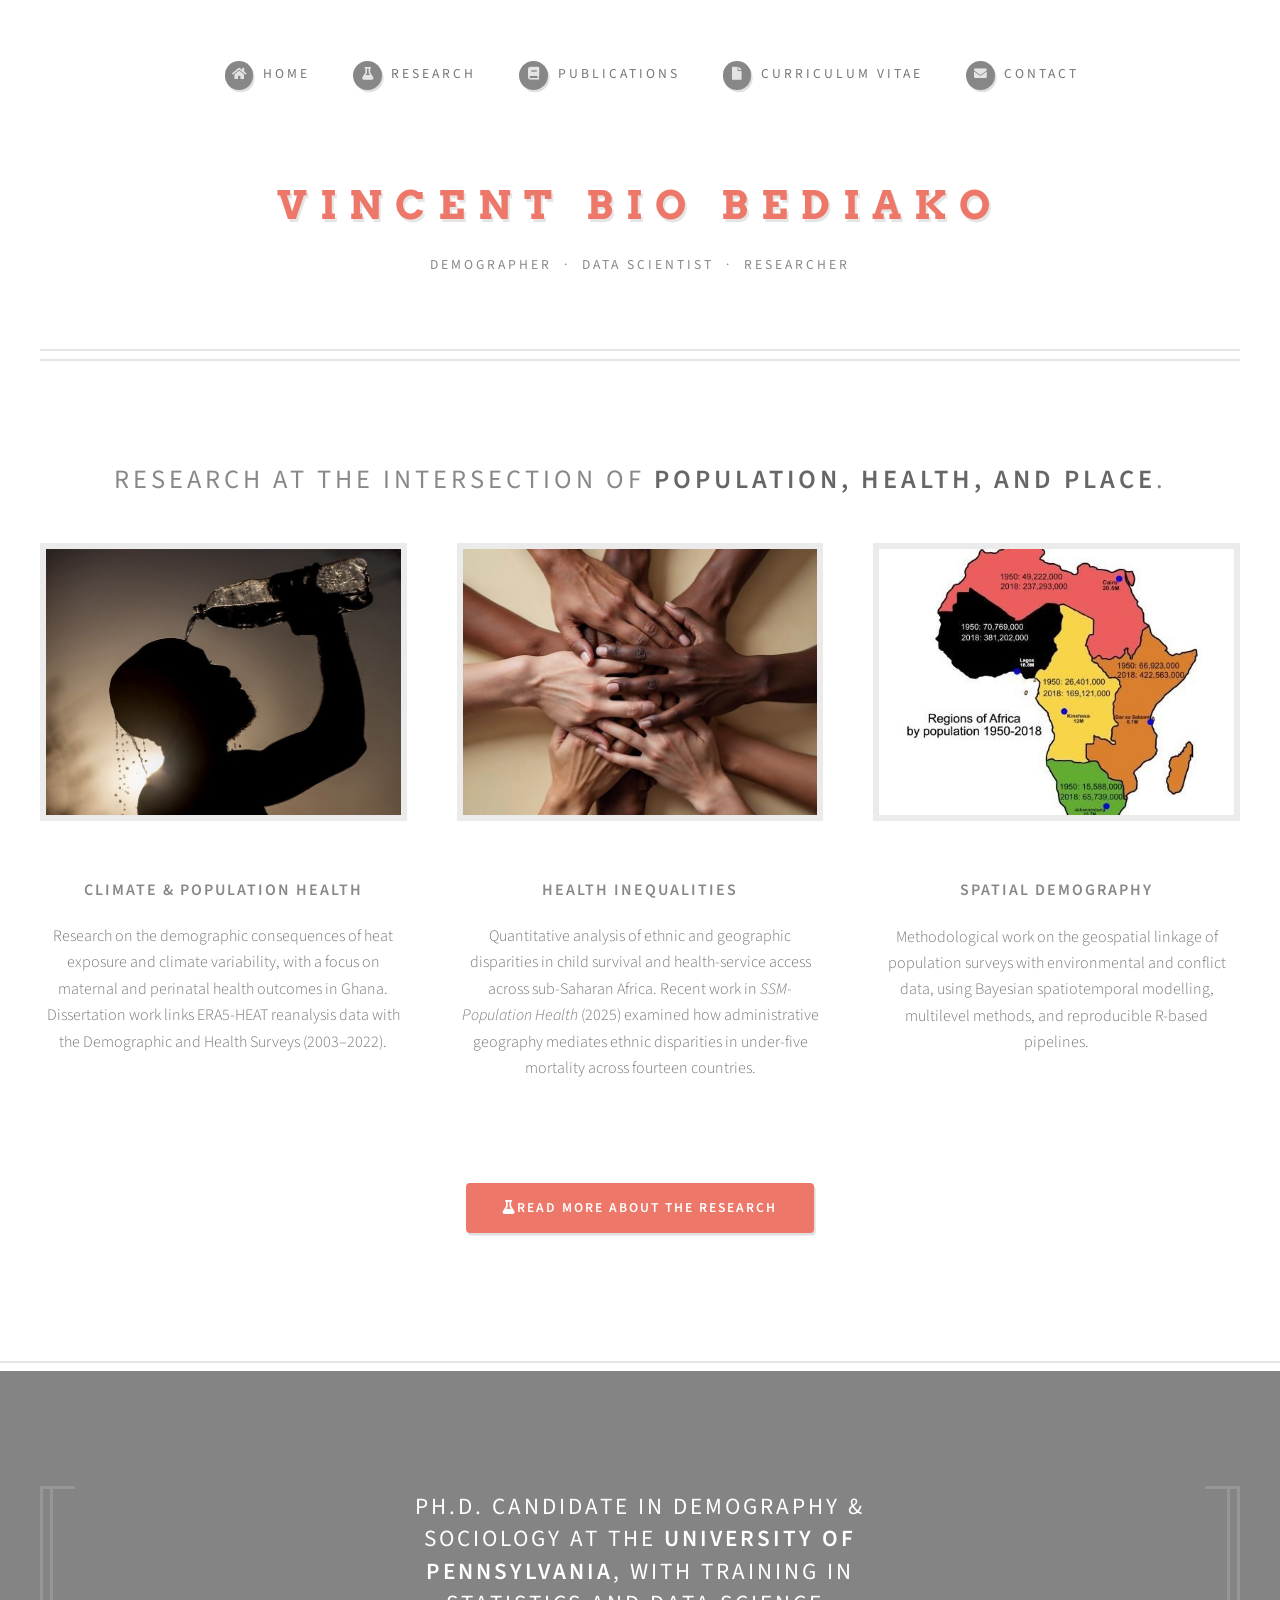
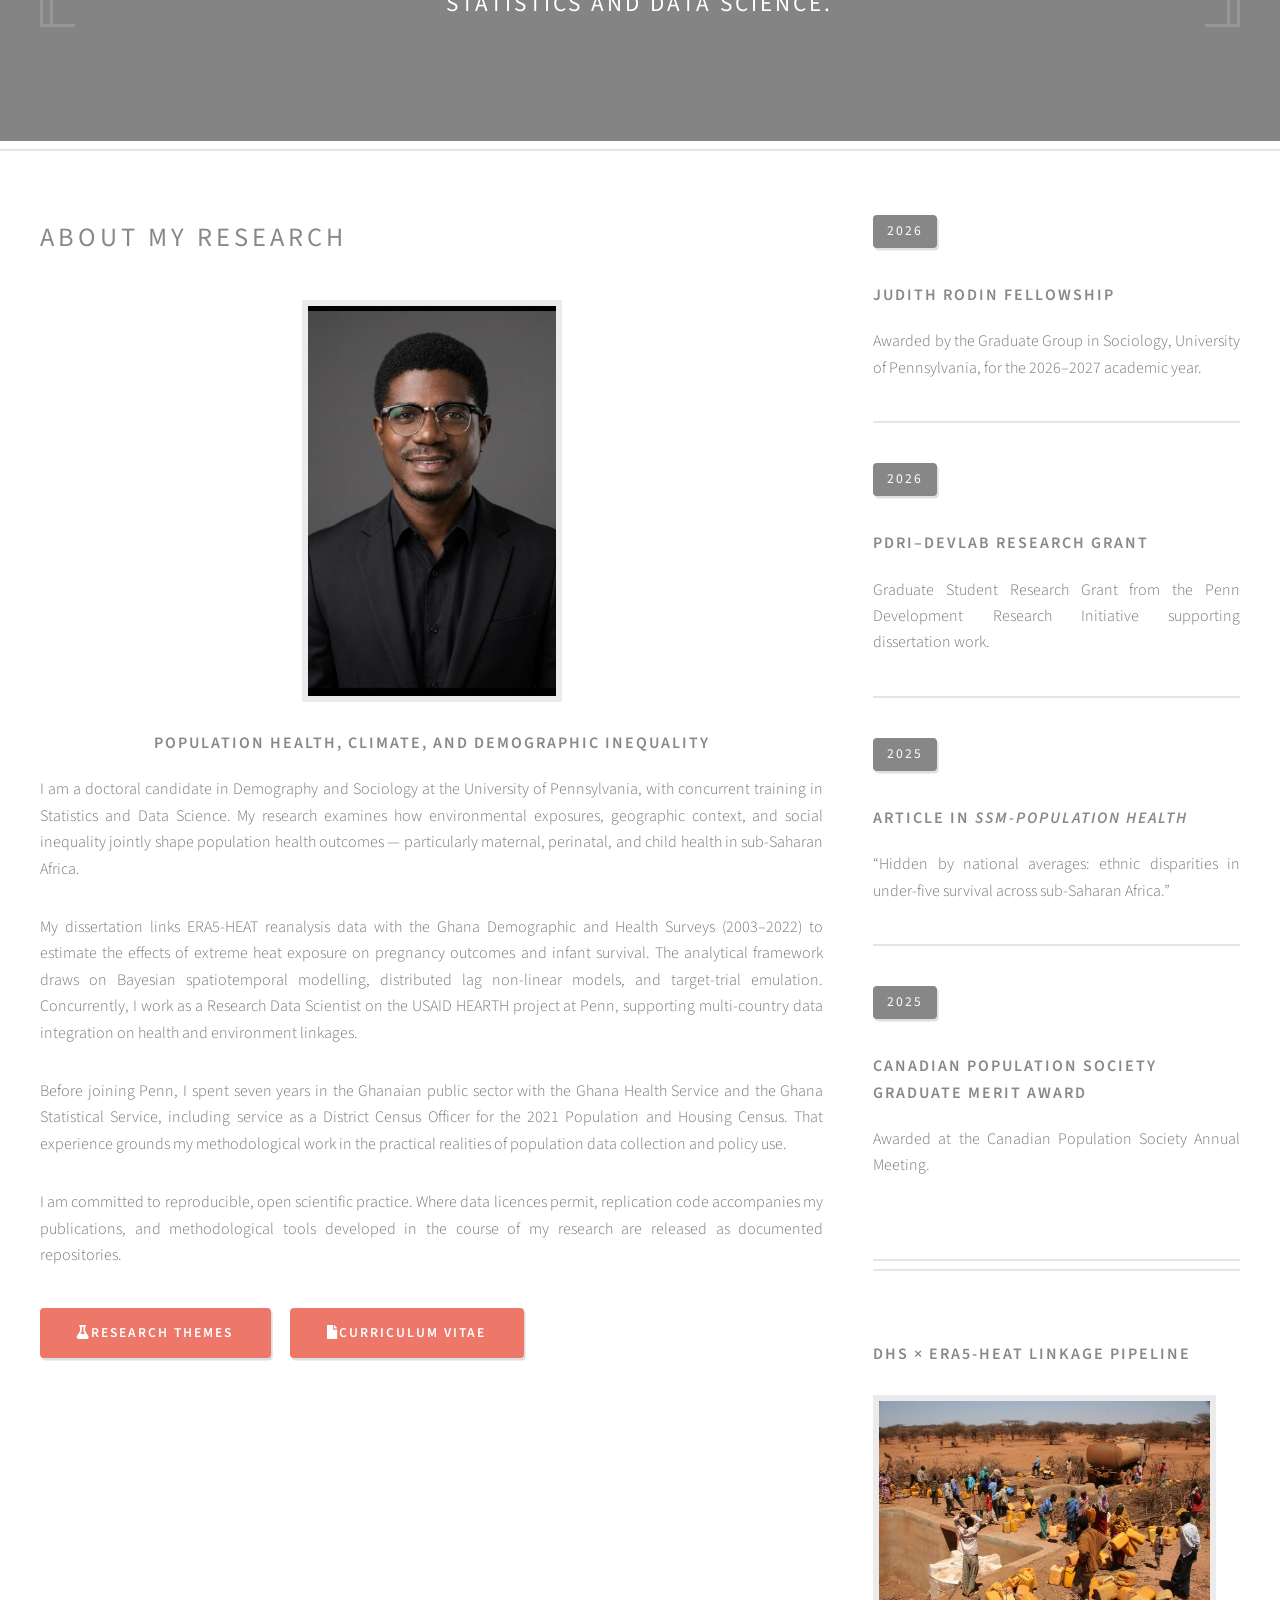
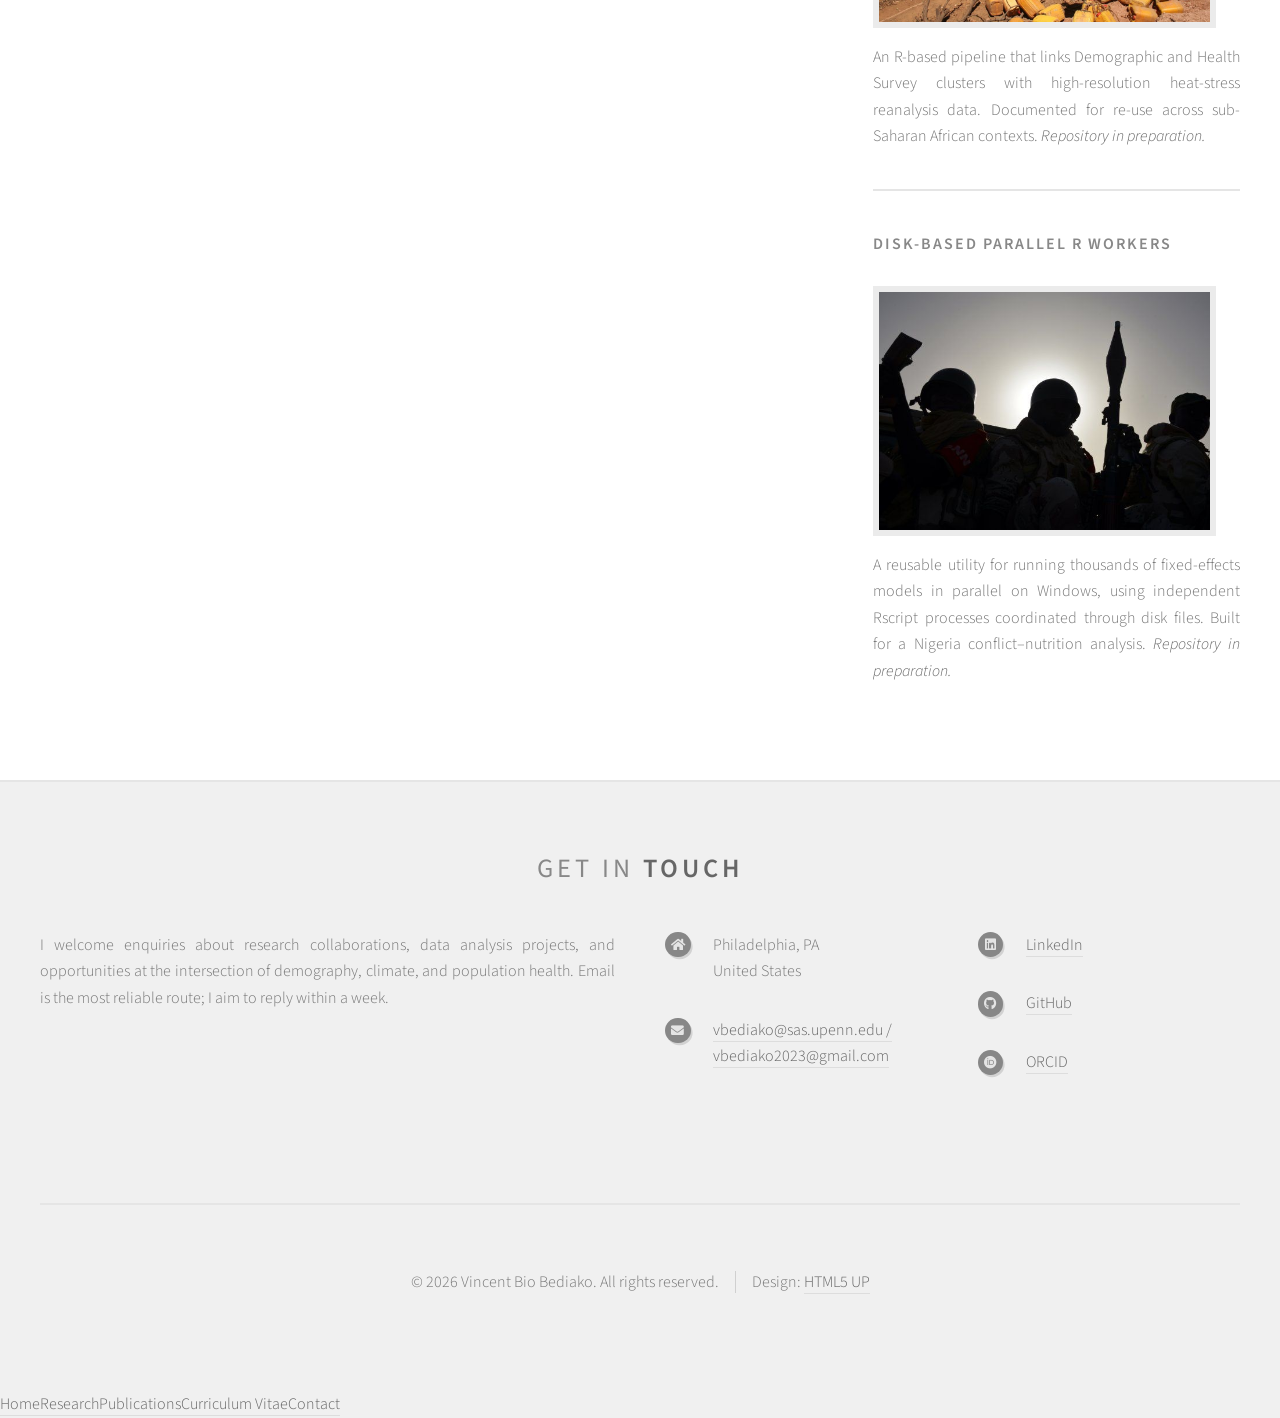
==== commit 95a4dadd: "Update portfolio styles and homepage layout" ====
--- a/index.html
+++ b/index.html
@@ -240,7 +240,7 @@
 													<a href="https://www.linkedin.com/in/vincent-bio-bediako">LinkedIn</a>
 												</li>
 												<li class="icon brands fa-github">
-													<a href="https://github.com/YOUR-GITHUB-USERNAME">GitHub</a>
+													<a href="https://github.com/VinceBed">GitHub</a>
 												</li>
 												<li class="icon brands fa-orcid">
 													<a href="https://orcid.org/0000-0002-6957-3216">ORCID</a>
--- a/assets/css/main.css
+++ b/assets/css/main.css
@@ -18,275 +18,267 @@
 canvas, details, embed, figure, figcaption,
 footer, header, hgroup, menu, nav, output, ruby,
 section, summary, time, mark, audio, video {
-	margin: 0;
-	padding: 0;
-	border: 0;
-	font-size: 100%;
-	font: inherit;
-	vertical-align: baseline;
+    margin: 0;
+    padding: 0;
+    border: 0;
+    font-size: 100%;
+    font: inherit;
+    vertical-align: baseline;
 }
 
 article, aside, details, figcaption, figure,
 footer, header, hgroup, menu, nav, section {
-	display: block;
+    display: block;
 }
 
 body {
-	line-height: 1;
+    line-height: 1;
 }
 
 ol, ul {
-	list-style: none;
+    list-style: none;
 }
 
 blockquote, q {
-	quotes: none;
+    quotes: none;
 }
 
 blockquote:before, blockquote:after, q:before, q:after {
-	content: '';
-	content: none;
+    content: '';
+    content: none;
 }
 
 table {
-	border-collapse: collapse;
-	border-spacing: 0;
+    border-collapse: collapse;
+    border-spacing: 0;
 }
 
 body {
-	-webkit-text-size-adjust: none;
+    -webkit-text-size-adjust: none;
 }
 
 mark {
-	background-color: transparent;
-	color: inherit;
+    background-color: transparent;
+    color: inherit;
 }
 
 input::-moz-focus-inner {
-	border: 0;
-	padding: 0;
+    border: 0;
+    padding: 0;
 }
 
 input, select, textarea {
-	-moz-appearance: none;
-	-webkit-appearance: none;
-	-ms-appearance: none;
-	appearance: none;
+    -moz-appearance: none;
+    -webkit-appearance: none;
+    -ms-appearance: none;
+    appearance: none;
 }
 
 /* Basic */
 
 html {
-	box-sizing: border-box;
+    box-sizing: border-box;
 }
 
 *, *:before, *:after {
-	box-sizing: inherit;
+    box-sizing: inherit;
 }
 
 body {
-	background: #f0f0f0;
+    background: #f0f0f0;
 }
 
 body.is-preload *, body.is-preload *:before, body.is-preload *:after {
-	-moz-animation: none !important;
-	-webkit-animation: none !important;
-	-ms-animation: none !important;
-	animation: none !important;
-	-moz-transition: none !important;
-	-webkit-transition: none !important;
-	-ms-transition: none !important;
-	transition: none !important;
+    -moz-animation: none !important;
+    -webkit-animation: none !important;
+    -ms-animation: none !important;
+    animation: none !important;
+    -moz-transition: none !important;
+    -webkit-transition: none !important;
+    -ms-transition: none !important;
+    transition: none !important;
 }
 
 body, input, textarea, select {
-	font-family: 'Source Sans Pro';
-	font-weight: 300;
-	color: #777;
-	line-height: 1.65em;
-	font-size: 15pt;
+    font-family: 'Source Sans Pro';
+    font-weight: 300;
+    color: #777;
+    line-height: 1.65em;
+    font-size: 15pt;
 }
 
 h1, h2, h3, h4, h5, h6 {
-	font-weight: 600;
-	text-transform: uppercase;
-	color: #888;
+    font-weight: 600;
+    text-transform: uppercase;
+    color: #888;
 }
 
 h1 a, h2 a, h3 a, h4 a, h5 a, h6 a {
-	color: inherit;
-	text-decoration: none;
-	border: 0;
+    color: inherit;
+    text-decoration: none;
+    border: 0;
 }
 
 h2 {
-	font-size: 1.65em;
-	font-weight: 400;
-	letter-spacing: 4px;
-	margin: 0 0 1.5em 0;
-	line-height: 1.75em;
+    font-size: 1.65em;
+    font-weight: 400;
+    letter-spacing: 4px;
+    margin: 0 0 1.5em 0;
+    line-height: 1.75em;
 }
 
 h3 {
-	font-size: 1em;
-	letter-spacing: 2px;
-	margin: 0 0 1.25em 0;
+    font-size: 1em;
+    letter-spacing: 2px;
+    margin: 0 0 1.25em 0;
 }
 
 a {
-	-moz-transition: color 0.25s ease-in-out, border-bottom-color 0.25s ease-in-out;
-	-webkit-transition: color 0.25s ease-in-out, border-bottom-color 0.25s ease-in-out;
-	-ms-transition: color 0.25s ease-in-out, border-bottom-color 0.25s ease-in-out;
-	transition: color 0.25s ease-in-out, border-bottom-color 0.25s ease-in-out;
-	color: #666;
-	text-decoration: none;
-	border-bottom: solid 1px #ddd;
+    -moz-transition: color 0.25s ease-in-out, border-bottom-color 0.25s ease-in-out;
+    -webkit-transition: color 0.25s ease-in-out, border-bottom-color 0.25s ease-in-out;
+    -ms-transition: color 0.25s ease-in-out, border-bottom-color 0.25s ease-in-out;
+    transition: color 0.25s ease-in-out, border-bottom-color 0.25s ease-in-out;
+    color: #666;
+    text-decoration: none;
+    border-bottom: solid 1px #ddd;
 }
 
 a strong {
-	-moz-transition: color 0.25s ease-in-out, border-bottom-color 0.25s ease-in-out;
-	-webkit-transition: color 0.25s ease-in-out, border-bottom-color 0.25s ease-in-out;
-	-ms-transition: color 0.25s ease-in-out, border-bottom-color 0.25s ease-in-out;
-	transition: color 0.25s ease-in-out, border-bottom-color 0.25s ease-in-out;
+    -moz-transition: color 0.25s ease-in-out, border-bottom-color 0.25s ease-in-out;
+    -webkit-transition: color 0.25s ease-in-out, border-bottom-color 0.25s ease-in-out;
+    -ms-transition: color 0.25s ease-in-out, border-bottom-color 0.25s ease-in-out;
+    transition: color 0.25s ease-in-out, border-bottom-color 0.25s ease-in-out;
 }
 
 a:hover {
-	color: #ed786a;
-	border-bottom-color: rgba(255, 255, 255, 0);
+    color: #ed786a;
+    border-bottom-color: rgba(255, 255, 255, 0);
 }
 
 a:hover strong {
-	color: #ed786a;
+    color: #ed786a;
 }
 
 strong, b {
-	font-weight: 600;
-	color: #666;
+    font-weight: 600;
+    color: #666;
 }
 
 em, i {
-	font-style: italic;
+    font-style: italic;
 }
 
 sub {
-	position: relative;
-	top: 0.5em;
-	font-size: 0.8em;
+    position: relative;
+    top: 0.5em;
+    font-size: 0.8em;
 }
 
 sup {
-	position: relative;
-	top: -0.5em;
-	font-size: 0.8em;
+    position: relative;
+    top: -0.5em;
+    font-size: 0.8em;
 }
 
 hr {
-	border: 0;
-	border-top: solid 1px #ddd;
+    border: 0;
+    border-top: solid 1px #ddd;
 }
 
 blockquote {
-	border-left: solid 0.5em #ddd;
-	padding: 1em 0 1em 2em;
-	font-style: italic;
+    border-left: solid 0.5em #ddd;
+    padding: 1em 0 1em 2em;
+    font-style: italic;
 }
 
 p {
-	text-align: justify;
-	margin-bottom: 2em;
+    text-align: justify;
+    margin-bottom: 2em;
 }
 
 ul, ol, dl, table, blockquote {
-	margin-bottom: 2em;
+    margin-bottom: 2em;
 }
 
 br.clear {
-	clear: both;
+    clear: both;
 }
 
 /* Container */
 
 .container {
-	margin: 0 auto;
-	max-width: 100%;
-	width: 70em;
+    margin: 0 auto;
+    max-width: 100%;
+    width: 70em;
 }
 
 @media screen and (max-width: 1680px) {
-
-	.container {
-		width: 68em;
-	}
-
+    .container {
+        width: 68em;
+    }
 }
 
 @media screen and (max-width: 1280px) {
-
-	.container {
-		width: calc(100% - 80px);
-	}
-
+    .container {
+        width: calc(100% - 80px);
+    }
 }
 
 @media screen and (max-width: 980px) {
-
-	.container {
-		width: calc(100% - 100px);
-	}
-
+    .container {
+        width: calc(100% - 100px);
+    }
 }
 
 @media screen and (max-width: 736px) {
-
-	.container {
-		width: calc(100% - 40px);
-	}
-
+    .container {
+        width: calc(100% - 40px);
+    }
 }
 
 /* Row */
 
 .row {
-	display: flex;
-	flex-wrap: wrap;
-	box-sizing: border-box;
-	align-items: stretch;
+    display: flex;
+    flex-wrap: wrap;
+    box-sizing: border-box;
+    align-items: stretch;
 }
 
 .row > * {
-	box-sizing: border-box;
+    box-sizing: border-box;
 }
 
 .row.gtr-uniform > * > :last-child {
-	margin-bottom: 0;
+    margin-bottom: 0;
 }
 
 .row.aln-left {
-	justify-content: flex-start;
+    justify-content: flex-start;
 }
 
 .row.aln-center {
-	justify-content: center;
+    justify-content: center;
 }
 
 .row.aln-right {
-	justify-content: flex-end;
+    justify-content: flex-end;
 }
 
 .row.aln-top {
-	align-items: flex-start;
+    align-items: flex-start;
 }
 
 .row.aln-middle {
-	align-items: center;
+    align-items: center;
 }
 
 .row.aln-bottom {
-	align-items: flex-end;
+    align-items: flex-end;
 }
 
 .row > .imp {
-	order: -1;
+    order: -1;
 }
 
 .row > .col-1 { width: 8.33333%; }
@@ -315,204 +307,204 @@
 .row > .off-12 { margin-left: 100%; }
 
 .row {
-	margin-top: -50px;
-	margin-left: -50px;
+    margin-top: -50px;
+    margin-left: -50px;
 }
 
 .row > * {
-	padding: 50px 0 0 50px;
+    padding: 50px 0 0 50px;
 }
 
 .row.gtr-uniform {
-	margin-top: -50px;
+    margin-top: -50px;
 }
 
 .row.gtr-uniform > * {
-	padding-top: 50px;
+    padding-top: 50px;
 }
 
 /* Image */
 
 .image {
-	-moz-transition: opacity 0.25s ease-in-out;
-	-webkit-transition: opacity 0.25s ease-in-out;
-	-ms-transition: opacity 0.25s ease-in-out;
-	transition: opacity 0.25s ease-in-out;
-	display: inline-block;
-	border: solid 6px #ebebeb !important;
+    -moz-transition: opacity 0.25s ease-in-out;
+    -webkit-transition: opacity 0.25s ease-in-out;
+    -ms-transition: opacity 0.25s ease-in-out;
+    transition: opacity 0.25s ease-in-out;
+    display: inline-block;
+    border: solid 6px #ebebeb !important;
 }
 
 .image:hover {
-	opacity: 0.9;
+    opacity: 0.9;
 }
 
 .image img {
-	display: block;
-	width: 100%;
+    display: block;
+    width: 100%;
 }
 
 .image.fit {
-	display: block;
-	width: 100%;
+    display: block;
+    width: 100%;
 }
 
 .image.featured {
-	display: block;
-	width: 100%;
-	margin: 0 0 3.5em 0;
+    display: block;
+    width: 100%;
+    margin: 0 0 3.5em 0;
 }
 
 .image.left {
-	float: left;
-	margin: 0 1.5em 1.5em 0;
-	position: relative;
-	top: 0.5em;
+    float: left;
+    margin: 0 1.5em 1.5em 0;
+    position: relative;
+    top: 0.5em;
 }
 
 .image.centered {
-	display: block;
-	margin: 0 0 2em 0;
+    display: block;
+    margin: 0 0 2em 0;
 }
 
 .image.centered img {
-	margin: 0 auto;
-	width: auto;
+    margin: 0 auto;
+    width: auto;
 }
 
 /* List */
 
 ul {
-	list-style: disc;
-	padding-left: 1em;
+    list-style: disc;
+    padding-left: 1em;
 }
 
 ul li {
-	padding-left: 0.5em;
-	margin: 0.75em 0 0.75em 0;
+    padding-left: 0.5em;
+    margin: 0.75em 0 0.75em 0;
 }
 
 ul li:first-child {
-	margin-top: 0;
+    margin-top: 0;
 }
 
 ol {
-	list-style: decimal;
-	padding-left: 1em;
+    list-style: decimal;
+    padding-left: 1em;
 }
 
 ol li {
-	padding-left: 0.5em;
-	margin: 0.75em 0 0.75em 0;
+    padding-left: 0.5em;
+    margin: 0.75em 0 0.75em 0;
 }
 
 ol li:first-child {
-	margin-top: 0;
+    margin-top: 0;
 }
 
 /* Links */
 
 ul.links {
-	list-style: none;
-	padding-left: 0;
+    list-style: none;
+    padding-left: 0;
 }
 
 ul.links li {
-	display: inline;
-	border-left: solid 1px #d0d0d0;
-	padding-left: 1em;
-	margin: 0 0 0 1em;
+    display: inline;
+    border-left: solid 1px #d0d0d0;
+    padding-left: 1em;
+    margin: 0 0 0 1em;
 }
 
 ul.links li:first-child {
-	margin-left: 0;
-	padding-left: 0;
-	border-left: 0;
+    margin-left: 0;
+    padding-left: 0;
+    border-left: 0;
 }
 
 /* Actions */
 
 ul.actions {
-	margin-top: 2.5em;
-	clear: both;
-	list-style: none;
-	padding-left: 0;
+    margin-top: 2.5em;
+    clear: both;
+    list-style: none;
+    padding-left: 0;
 }
 
 ul.actions li {
-	padding-left: 0;
-	display: inline-block;
-	margin: 0 0 0 1em;
+    padding-left: 0;
+    display: inline-block;
+    margin: 0 0 0 1em;
 }
 
 ul.actions li:first-child {
-	margin-left: 0;
+    margin-left: 0;
 }
 
 /* Divided */
 
 ul.divided {
-	list-style: none;
-	padding-left: 0;
+    list-style: none;
+    padding-left: 0;
 }
 
 ul.divided li {
-	border-top: solid 2px #e5e5e5;
-	padding-left: 0;
-	margin: 2.5em 0 0 0;
-	padding: 2.5em 0 0 0;
+    border-top: solid 2px #e5e5e5;
+    padding-left: 0;
+    margin: 2.5em 0 0 0;
+    padding: 2.5em 0 0 0;
 }
 
 ul.divided li:first-child {
-	border-top: 0;
-	margin-top: 0;
-	padding-top: 0;
+    border-top: 0;
+    margin-top: 0;
+    padding-top: 0;
 }
 
 /* Icons */
 
 ul.icons {
-	list-style: none;
-	padding-left: 0;
+    list-style: none;
+    padding-left: 0;
 }
 
 ul.icons > li {
-	position: relative;
-	padding: 2em 0 0 3em;
-	margin: 0;
+    position: relative;
+    padding: 2em 0 0 3em;
+    margin: 0;
 }
 
 ul.icons > li:before {
-	position: absolute;
-	left: 0;
-	top: 2.6em;
-	display: block;
-	font-size: 0.8em;
-	background: #878787;
-	color: #e4e4e4;
-	width: 2em;
-	height: 2em;
-	border-radius: 2em;
-	line-height: 2em;
-	text-align: center;
-	box-shadow: 0.125em 0.175em 0 0 rgba(0, 0, 0, 0.125);
+    position: absolute;
+    left: 0;
+    top: 2.6em;
+    display: block;
+    font-size: 0.8em;
+    background: #878787;
+    color: #e4e4e4;
+    width: 2em;
+    height: 2em;
+    border-radius: 2em;
+    line-height: 2em;
+    text-align: center;
+    box-shadow: 0.125em 0.175em 0 0 rgba(0, 0, 0, 0.125);
 }
 
 ul.icons > li:first-child {
-	padding-top: 0;
+    padding-top: 0;
 }
 
 ul.icons > li:first-child:before {
-	top: 0;
+    top: 0;
 }
 
 /* Form */
 
 form label {
-	font-weight: 600;
-	text-transform: uppercase;
-	color: #888;
-	display: block;
-	margin: 0 0 1em 0;
+    font-weight: 600;
+    text-transform: uppercase;
+    color: #888;
+    display: block;
+    margin: 0 0 1em 0;
 }
 
 form input[type="text"],
@@ -520,19 +512,19 @@
 form input[type="password"],
 form select,
 form textarea {
-	-moz-transition: background-color 0.25s ease-in-out;
-	-webkit-transition: background-color 0.25s ease-in-out;
-	-ms-transition: background-color 0.25s ease-in-out;
-	transition: background-color 0.25s ease-in-out;
-	-webkit-appearance: none;
-	display: block;
-	border: 0;
-	background: #e8e8e8;
-	width: 100%;
-	box-shadow: inset 2px 2px 0px 0px rgba(0, 0, 0, 0.1);
-	border-radius: 4px;
-	line-height: 1.25em;
-	padding: 0.75em 1em 0.75em 1em;
+    -moz-transition: background-color 0.25s ease-in-out;
+    -webkit-transition: background-color 0.25s ease-in-out;
+    -ms-transition: background-color 0.25s ease-in-out;
+    transition: background-color 0.25s ease-in-out;
+    -webkit-appearance: none;
+    display: block;
+    border: 0;
+    background: #e8e8e8;
+    width: 100%;
+    box-shadow: inset 2px 2px 0px 0px rgba(0, 0, 0, 0.1);
+    border-radius: 4px;
+    line-height: 1.25em;
+    padding: 0.75em 1em 0.75em 1em;
 }
 
 form input[type="text"]:focus,
@@ -540,11 +532,11 @@
 form input[type="password"]:focus,
 form select:focus,
 form textarea:focus {
-	background: #f0f0f0;
+    background: #f0f0f0;
 }
 
 form textarea {
-	min-height: 11em;
+    min-height: 11em;
 }
 
 /* Button */
@@ -554,25 +546,25 @@
 input[type="reset"],
 button,
 .button {
-	-moz-transition: all 0.25s ease-in-out;
-	-webkit-transition: all 0.25s ease-in-out;
-	-ms-transition: all 0.25s ease-in-out;
-	transition: all 0.25s ease-in-out;
-	-webkit-appearance: none;
-	position: relative;
-	display: inline-block;
-	background: #ed786a;
-	color: #fff !important;
-	text-transform: uppercase;
-	border-radius: 4px;
-	border: 0;
-	outline: 0;
-	box-shadow: 0.125em 0.175em 0 0 rgba(0, 0, 0, 0.125);
-	font-weight: 600;
-	text-align: center;
-	font-size: 0.85em;
-	letter-spacing: 2px;
-	padding: 0.85em 2.75em 0.85em 2.75em;
+    -moz-transition: all 0.25s ease-in-out;
+    -webkit-transition: all 0.25s ease-in-out;
+    -ms-transition: all 0.25s ease-in-out;
+    transition: all 0.25s ease-in-out;
+    -webkit-appearance: none;
+    position: relative;
+    display: inline-block;
+    background: #ed786a;
+    color: #fff !important;
+    text-transform: uppercase;
+    border-radius: 4px;
+    border: 0;
+    outline: 0;
+    box-shadow: 0.125em 0.175em 0 0 rgba(0, 0, 0, 0.125);
+    font-weight: 600;
+    text-align: center;
+    font-size: 0.85em;
+    letter-spacing: 2px;
+    padding: 0.85em 2.75em 0.85em 2.75em;
 }
 
 input[type="button"]:hover,
@@ -580,7 +572,7 @@
 input[type="reset"]:hover,
 button:hover,
 .button:hover {
-	background: #fd887a;
+    background: #fd887a;
 }
 
 input[type="button"].alt,
@@ -588,470 +580,478 @@
 input[type="reset"].alt,
 button.alt,
 .button.alt {
-	background: #878787;
+    background: #878787;
 }
 
 /* Box */
 
 .box.excerpt .date {
-	background: #878787;
-	color: #fff;
-	font-weight: 400;
-	text-transform: uppercase;
-	border-radius: 4px;
-	border: 0;
-	box-shadow: 0.125em 0.175em 0 0 rgba(0, 0, 0, 0.125);
-	display: inline-block;
-	font-size: 0.85em;
-	letter-spacing: 2px;
-	padding: 0.25em 1em 0.25em 1em;
-	margin: 0 0 2.5em 0;
+    background: #878787;
+    color: #fff;
+    font-weight: 400;
+    text-transform: uppercase;
+    border-radius: 4px;
+    border: 0;
+    box-shadow: 0.125em 0.175em 0 0 rgba(0, 0, 0, 0.125);
+    display: inline-block;
+    font-size: 0.85em;
+    letter-spacing: 2px;
+    padding: 0.25em 1em 0.25em 1em;
+    margin: 0 0 2.5em 0;
 }
 
 /* Icons */
 
 .icon {
-	text-decoration: none;
-	position: relative;
+    text-decoration: none;
+    position: relative;
 }
 
 .icon:before {
-	-moz-osx-font-smoothing: grayscale;
-	-webkit-font-smoothing: antialiased;
-	display: inline-block;
-	font-style: normal;
-	font-variant: normal;
-	text-rendering: auto;
-	line-height: 1;
-	text-transform: none !important;
-	font-family: 'Font Awesome 5 Free';
-	font-weight: 400;
+    -moz-osx-font-smoothing: grayscale;
+    -webkit-font-smoothing: antialiased;
+    display: inline-block;
+    font-style: normal;
+    font-variant: normal;
+    text-rendering: auto;
+    line-height: 1;
+    text-transform: none !important;
+    font-family: 'Font Awesome 5 Free';
+    font-weight: 400;
 }
 
 .icon.solid:before {
-	font-weight: 900;
+    font-weight: 900;
 }
 
 .icon.brands:before {
-	font-family: 'Font Awesome 5 Brands';
+    font-family: 'Font Awesome 5 Brands';
 }
 
 /* Page Wrapper */
 
 #page-wrapper > section {
-	margin-bottom: 0;
+    margin-bottom: 0;
 }
 
 /* Header */
 
 #header {
-	position: relative;
-	background: #fff;
-	text-align: center;
+    position: relative;
+    background: #fff;
+    text-align: center;
 }
 
 #header > .container {
-	padding: 14em 0 7em 0;
-	border-bottom: solid 2px #e5e5e5;
-	box-shadow: inset 0px -8px 0px 0px #fff, inset 0px -10px 0px 0px #e5e5e5;
+    padding: 14em 0 7em 0;
+    border-bottom: solid 2px #e5e5e5;
+    box-shadow: inset 0px -8px 0px 0px #fff, inset 0px -10px 0px 0px #e5e5e5;
 }
 
 #header h1 {
-	font-family: 'Arvo';
-	font-weight: 700;
-	color: #ed786a;
-	text-shadow: 0.05em 0.075em 0 rgba(0, 0, 0, 0.1);
-	font-size: 3em;
-	letter-spacing: 13px;
+    font-family: 'Arvo';
+    font-weight: 700;
+    color: #ed786a;
+    text-shadow: 0.05em 0.075em 0 rgba(0, 0, 0, 0.1);
+    font-size: 3em;
+    letter-spacing: 13px;
 }
 
 #header h1 a {
-	border: 0;
+    border: 0;
 }
 
 #header p {
-	text-transform: uppercase;
-	font-weight: 400;
-	color: #888;
-	margin: 2.5em 0 0 0;
-	font-size: 0.85em;
-	letter-spacing: 3px;
-	text-align: center;
+    text-transform: uppercase;
+    font-weight: 400;
+    color: #888;
+    margin: 2.5em 0 0 0;
+    font-size: 0.85em;
+    letter-spacing: 3px;
+    text-align: center;
 }
 
 /* Nav */
 
 #nav {
-	position: absolute;
-	top: 3em;
-	left: 0;
-	width: 100%;
-	cursor: default;
+    position: absolute;
+    top: 3em;
+    left: 0;
+    width: 100%;
+    cursor: default;
 }
 
 #nav > ul > li {
-	display: inline-block;
-	padding-right: 2em;
+    display: inline-block;
+    padding-right: 2em;
 }
 
 #nav > ul > li:last-child {
-	padding-right: 0;
+    padding-right: 0;
 }
 
 #nav > ul > li > a {
-	border: 0;
-	text-decoration: none;
-	text-transform: uppercase;
-	font-weight: 400;
-	color: #777;
-	outline: 0;
-	display: block;
+    border: 0;
+    text-decoration: none;
+    text-transform: uppercase;
+    font-weight: 400;
+    color: #777;
+    outline: 0;
+    display: block;
 }
 
 #nav > ul > li > a:before {
-	display: inline-block;
-	background: #878787;
-	color: #e4e4e4;
-	width: 2.25em;
-	font-size: 0.8em;
-	height: 2.25em;
-	border-radius: 2.25em;
-	line-height: 2.1em;
-	text-align: center;
-	box-shadow: 0.125em 0.175em 0 0 rgba(0, 0, 0, 0.125);
-	margin-right: 0.75em;
+    display: inline-block;
+    background: #878787;
+    color: #e4e4e4;
+    width: 2.25em;
+    font-size: 0.8em;
+    height: 2.25em;
+    border-radius: 2.25em;
+    line-height: 2.1em;
+    text-align: center;
+    box-shadow: 0.125em 0.175em 0 0 rgba(0, 0, 0, 0.125);
+    margin-right: 0.75em;
 }
 
 #nav > ul > li > a > span {
-	font-size: 0.85em;
-	letter-spacing: 3px;
+    font-size: 0.85em;
+    letter-spacing: 3px;
 }
 
 #nav > ul > li.active > a:before,
 #nav > ul > li:hover > a:before {
-	background: #ED786A;
-	color: #fff;
+    background: #ED786A;
+    color: #fff;
 }
 
 #nav > ul > li.active > a > span,
 #nav > ul > li:hover > a > span {
-	color: #ED786A;
+    color: #ED786A;
 }
 
 /* Features */
 
 #features {
-	position: relative;
-	overflow: hidden;
-	background: #fff;
-	text-align: center;
-	padding: 6em 0;
+    position: relative;
+    overflow: hidden;
+    background: #fff;
+    text-align: center;
+    padding: 6em 0;
 }
 
 #features p {
-	text-align: center;
+    text-align: center;
 }
 
 #features ul.actions {
-	margin-top: 1.25em;
+    margin-top: 1.25em;
 }
 
 /* Banner */
 
 #banner {
-	position: relative;
-	overflow: hidden;
-	background: #fff;
-	color: #fff;
-	text-align: center;
-	border-top: solid 2px #e5e5e5;
-	border-bottom: solid 2px #e5e5e5;
-	box-shadow: inset 0px -8px 0px 0px #fff, inset 0px 8px 0px 0px #fff;
-	text-transform: uppercase;
-	background: url("../../images/banner.jpg");
-	background-size: cover;
-	padding: 10em 0;
+    position: relative;
+    overflow: hidden;
+    background: #fff;
+    color: #fff;
+    text-align: center;
+    border-top: solid 2px #e5e5e5;
+    border-bottom: solid 2px #e5e5e5;
+    box-shadow: inset 0px -8px 0px 0px #fff, inset 0px 8px 0px 0px #fff;
+    text-transform: uppercase;
+    background: url("../../images/banner.jpg");
+    background-size: cover;
+    padding: 10em 0;
 }
 
 #banner p {
-	font-weight: 400;
-	font-size: 1.45em;
-	line-height: 1.4em;
-	letter-spacing: 3px;
-	text-align: center;
-	max-width: 24em;
-	margin: 0 auto;
+    font-weight: 400;
+    font-size: 1.45em;
+    line-height: 1.4em;
+    letter-spacing: 3px;
+    text-align: center;
+    max-width: 24em;
+    margin: 0 auto;
 }
 
 #banner strong {
-	color: inherit;
+    color: inherit;
 }
 
 #banner > .container {
-	position: relative;
+    position: relative;
 }
 
 #banner > .container:before, #banner > .container:after {
-	content: '';
-	display: block;
-	position: absolute;
-	top: 50%;
-	width: 35px;
-	height: 141px;
-	margin-top: -70px;
-	background: url("images/bracket.svg");
-	opacity: 0.15;
+    content: '';
+    display: block;
+    position: absolute;
+    top: 50%;
+    width: 35px;
+    height: 141px;
+    margin-top: -70px;
+    background: url("images/bracket.svg");
+    opacity: 0.15;
 }
 
 #banner > .container:before {
-	left: 0;
+    left: 0;
 }
 
 #banner > .container:after {
-	-moz-transform: scaleX(-1);
-	-webkit-transform: scaleX(-1);
-	-ms-transform: scaleX(-1);
-	transform: scaleX(-1);
-	right: 0;
+    -moz-transform: scaleX(-1);
+    -webkit-transform: scaleX(-1);
+    -ms-transform: scaleX(-1);
+    transform: scaleX(-1);
+    right: 0;
 }
 
 /* Main */
 
 #main {
-	position: relative;
-	overflow: hidden;
-	background: #fff;
-	padding: 6em 0;
+    position: relative;
+    overflow: hidden;
+    background: #fff;
+    padding: 6em 0;
 }
 
 /* Content */
 
 #content > section,
 #content > article {
-	border-top: solid 2px #e5e5e5;
-	box-shadow: inset 0px 8px 0px 0px #fff, inset 0px 10px 0px 0px #e5e5e5;
-	margin: 5em 0 0 0;
-	padding: 5em 0 0 0;
+    border-top: solid 2px #e5e5e5;
+    box-shadow: inset 0px 8px 0px 0px #fff, inset 0px 10px 0px 0px #e5e5e5;
+    margin: 5em 0 0 0;
+    padding: 5em 0 0 0;
 }
 
 #content > section:first-child,
 #content > article:first-child {
-	border-top: 0;
-	box-shadow: none;
-	margin: 0;
-	padding: 0;
+    border-top: 0;
+    box-shadow: none;
+    margin: 0;
+    padding: 0;
 }
 
 /* Sidebar */
 
 #sidebar > section,
 #sidebar > article {
-	border-top: solid 2px #e5e5e5;
-	box-shadow: inset 0px 8px 0px 0px #fff, inset 0px 10px 0px 0px #e5e5e5;
-	margin: 5em 0 0 0;
-	padding: 5em 0 0 0;
+    border-top: solid 2px #e5e5e5;
+    box-shadow: inset 0px 8px 0px 0px #fff, inset 0px 10px 0px 0px #e5e5e5;
+    margin: 5em 0 0 0;
+    padding: 5em 0 0 0;
 }
 
 #sidebar > section:first-child,
 #sidebar > article:first-child {
-	border-top: 0;
-	box-shadow: none;
-	margin: 0;
-	padding: 0;
+    border-top: 0;
+    box-shadow: none;
+    margin: 0;
+    padding: 0;
 }
 
 /* Footer */
 
 #footer {
-	position: relative;
-	overflow: hidden;
-	border-top: solid 2px #e5e5e5;
-	background: #f0f0f0;
-	padding: 6em 0 8em 0;
+    position: relative;
+    overflow: hidden;
+    border-top: solid 2px #e5e5e5;
+    background: #f0f0f0;
+    padding: 6em 0 8em 0;
 }
 
 #footer h2 {
-	text-align: center;
+    text-align: center;
 }
 
 #copyright {
-	border-top: solid 2px #e5e5e5;
-	text-align: center;
-	margin-top: 6em;
-	padding-top: 4em;
-}
-
-/* Vincent revisions: tighter banner copy and smaller profile image */
-
+    border-top: solid 2px #e5e5e5;
+    text-align: center;
+    margin-top: 6em;
+    padding-top: 4em;
+}
+
+/* Vincent revisions: centered profile photo for div-based markup */
 .profile-photo {
-	max-width: 260px;
-	margin: 0 0 1.75em 0;
+    max-width: 260px;
+    margin: 0 auto 1.75em auto;
 }
 
 .profile-photo img {
-	display: block;
-	width: 100%;
-	height: auto;
-	border: solid 6px #ebebeb;
-}
+    display: block;
+    width: 100%;
+    height: auto;
+    margin: 0 auto;
+    border: solid 6px #ebebeb;
+}
+
+.box.post h3 {
+    text-align: center;
+}
+
+/* Medium screens */
 
 @media screen and (max-width: 1280px) {
-
-	body, input, textarea, select {
-		font-size: 12pt;
-	}
-
-	#header > .container {
-		padding: 12em 0 5em 0;
-	}
-
-	#header h1 {
-		font-size: 2.5em;
-	}
-
-	#banner {
-		padding: 8em 0;
-	}
-
-	#banner > .container {
-		padding: 0 4em;
-	}
-
-	#main {
-		padding: 4em 0;
-	}
-
-	#footer {
-		padding: 4em 0;
-	}
-}
+    body, input, textarea, select {
+        font-size: 12pt;
+    }
+
+    #header > .container {
+        padding: 12em 0 5em 0;
+    }
+
+    #header h1 {
+        font-size: 2.5em;
+    }
+
+    #banner {
+        padding: 8em 0;
+    }
+
+    #banner > .container {
+        padding: 0 4em;
+    }
+
+    #main {
+        padding: 4em 0;
+    }
+
+    #footer {
+        padding: 4em 0;
+    }
+}
+
+/* Tablets */
 
 @media screen and (max-width: 980px) {
-
-	html, body {
-		overflow-x: hidden;
-	}
-
-	#sidebar {
-		padding-top: 6em;
-	}
-
-	.profile-photo {
-		max-width: 220px;
-		margin: 0 auto 1.5em auto;
-	}
-
-	#banner p {
-		font-size: 1.25em;
-		max-width: 100%;
-	}
-}
+    html, body {
+        overflow-x: hidden;
+    }
+
+    #sidebar {
+        padding-top: 6em;
+    }
+
+    .profile-photo {
+        max-width: 220px;
+        margin: 0 auto 1.5em auto;
+    }
+
+    #banner p {
+        font-size: 1.25em;
+        max-width: 100%;
+    }
+}
+
+/* Small screens */
 
 @media screen and (max-width: 736px) {
-
-	body, input, textarea, select {
-		font-size: 11pt;
-	}
-
-	h2, h3, h4, h5, h6 {
-		font-size: 1.2em;
-		letter-spacing: 2px;
-		text-align: center;
-		margin: 0 0 1em 0;
-	}
-
-	.image.featured {
-		margin: 0 0 1.5em 0;
-	}
-
-	#header > .container {
-		padding: 6em 0 4em 0;
-	}
-
-	#header h1 {
-		font-size: 2em;
-		letter-spacing: 8px;
-		line-height: 1.325em;
-	}
-
-	#header p {
-		margin: 1.25em 0 0 0;
-		letter-spacing: 2px;
-	}
-
-	#banner {
-		padding: 5em 0;
-	}
-
-	#banner > .container {
-		padding: 0;
-	}
-
-	#banner > .container:before,
-	#banner > .container:after {
-		display: none;
-	}
-
-	#banner p {
-		font-size: 1.15em;
-		letter-spacing: 2px;
-		line-height: 1.35em;
-	}
-
-	#features {
-		padding: 2em 0;
-	}
-
-	#main {
-		padding: 2em 0;
-	}
-
-	#content > section,
-	#content > article {
-		margin: 3em 0 0 0;
-		padding: 3em 0 0 0;
-	}
-
-	#sidebar {
-		padding-top: 3em;
-	}
-
-	#sidebar > section,
-	#sidebar > article {
-		margin: 3em 0 0 0;
-		padding: 3em 0 0 0;
-	}
-
-	#footer {
-		padding: 2em 0;
-	}
-
-	#copyright {
-		margin-top: 2em;
-		padding-top: 2em;
-	}
-
-	.profile-photo {
-		max-width: 180px;
-	}
-
-	ul.actions li {
-		display: block;
-		margin: 1em 0 0 0;
-	}
-
-	ul.actions li:first-child {
-		margin-top: 0;
-	}
-
-	input[type="button"],
-	input[type="submit"],
-	input[type="reset"],
-	button,
-	.button {
-		letter-spacing: 2px;
-		display: block;
-		padding: 1em 0 1em 0;
-		width: 100%;
-	}
-}
+    body, input, textarea, select {
+        font-size: 11pt;
+    }
+
+    h2, h3, h4, h5, h6 {
+        font-size: 1.2em;
+        letter-spacing: 2px;
+        text-align: center;
+        margin: 0 0 1em 0;
+    }
+
+    .image.featured {
+        margin: 0 0 1.5em 0;
+    }
+
+    #header > .container {
+        padding: 6em 0 4em 0;
+    }
+
+    #header h1 {
+        font-size: 2em;
+        letter-spacing: 8px;
+        line-height: 1.325em;
+    }
+
+    #header p {
+        margin: 1.25em 0 0 0;
+        letter-spacing: 2px;
+    }
+
+    #banner {
+        padding: 5em 0;
+    }
+
+    #banner > .container {
+        padding: 0;
+    }
+
+    #banner > .container:before,
+    #banner > .container:after {
+        display: none;
+    }
+
+    #banner p {
+        font-size: 1.15em;
+        letter-spacing: 2px;
+        line-height: 1.35em;
+    }
+
+    #features {
+        padding: 2em 0;
+    }
+
+    #main {
+        padding: 2em 0;
+    }
+
+    #content > section,
+    #content > article {
+        margin: 3em 0 0 0;
+        padding: 3em 0 0 0;
+    }
+
+    #sidebar {
+        padding-top: 3em;
+    }
+
+    #sidebar > section,
+    #sidebar > article {
+        margin: 3em 0 0 0;
+        padding: 3em 0 0 0;
+    }
+
+    #footer {
+        padding: 2em 0;
+    }
+
+    #copyright {
+        margin-top: 2em;
+        padding-top: 2em;
+    }
+
+    .profile-photo {
+        max-width: 220px;
+        margin: 0 auto 1.5em auto;
+    }
+
+    ul.actions li {
+        display: block;
+        margin: 1em 0 0 0;
+    }
+
+    ul.actions li:first-child {
+        margin-top: 0;
+    }
+
+    input[type="button"],
+    input[type="submit"],
+    input[type="reset"],
+    button,
+    .button {
+        letter-spacing: 2px;
+        display: block;
+        padding: 1em 0 1em 0;
+        width: 100%;
+    }
+}
